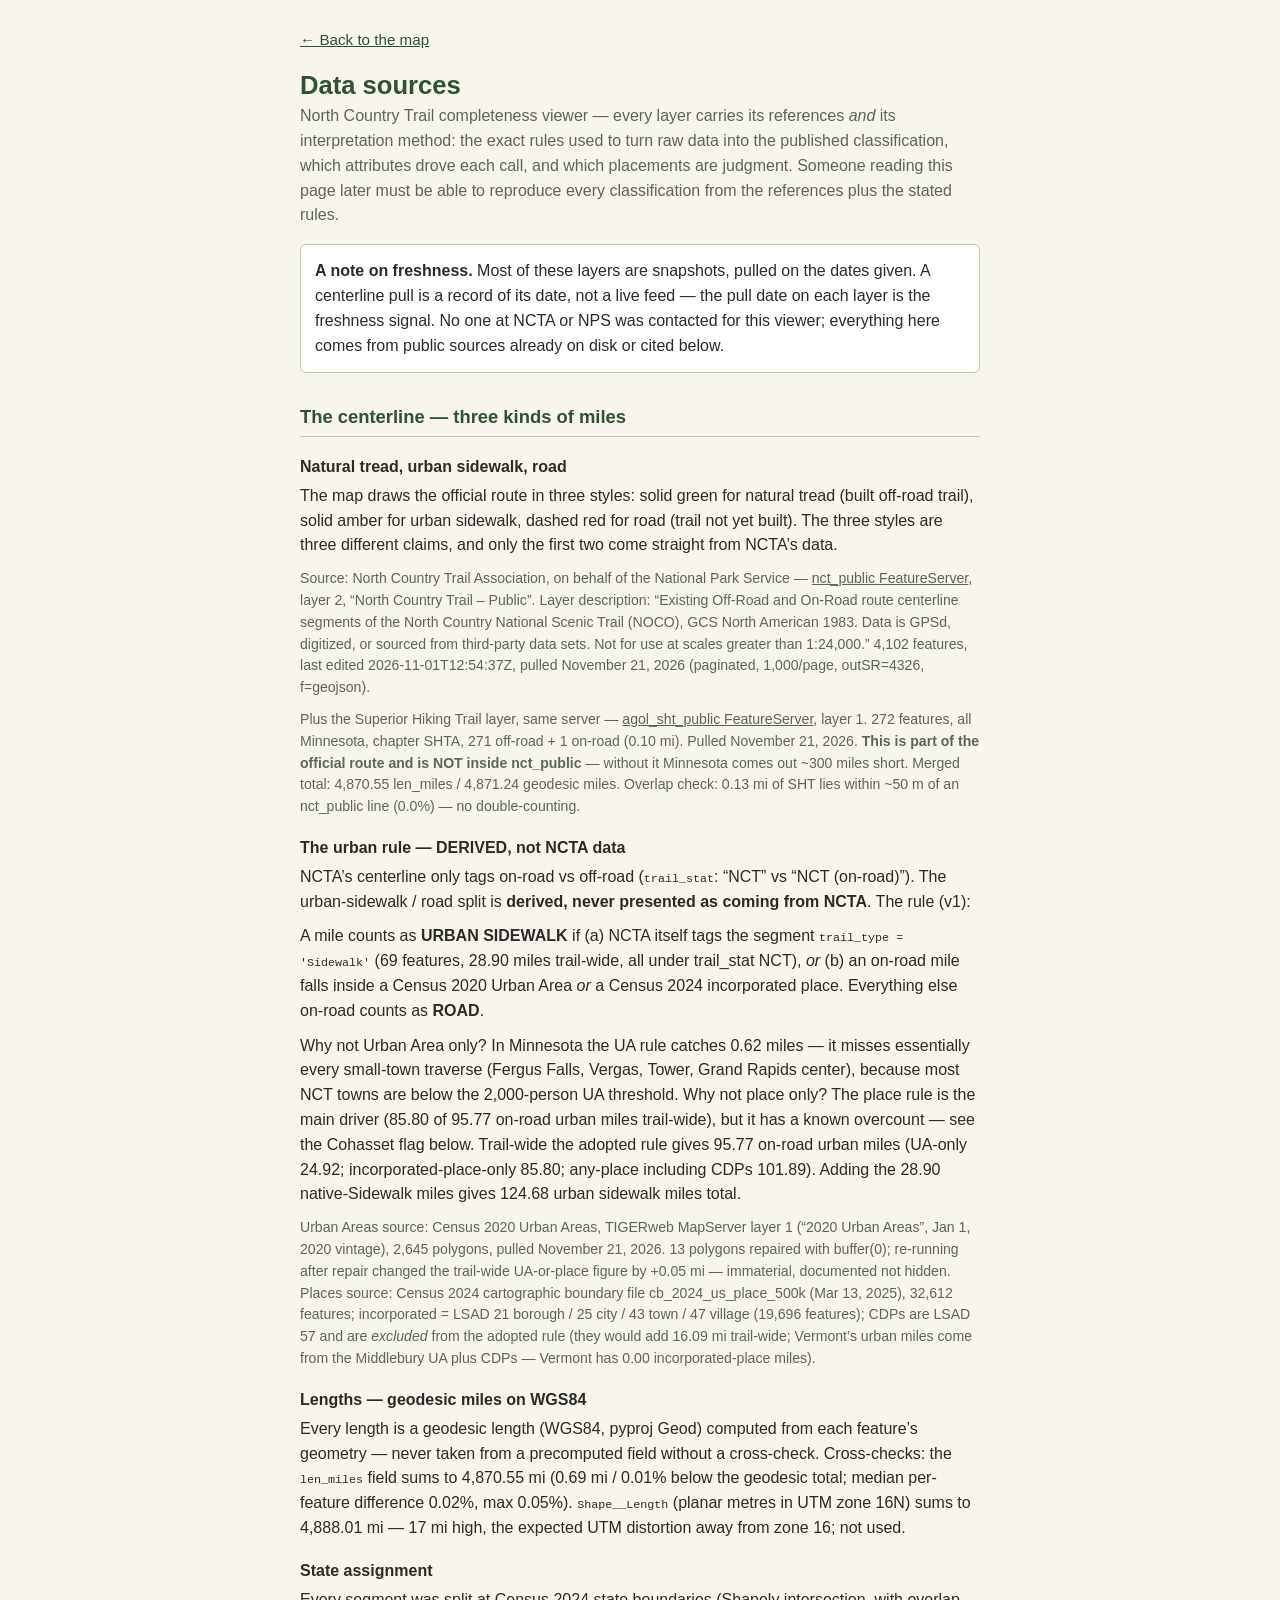
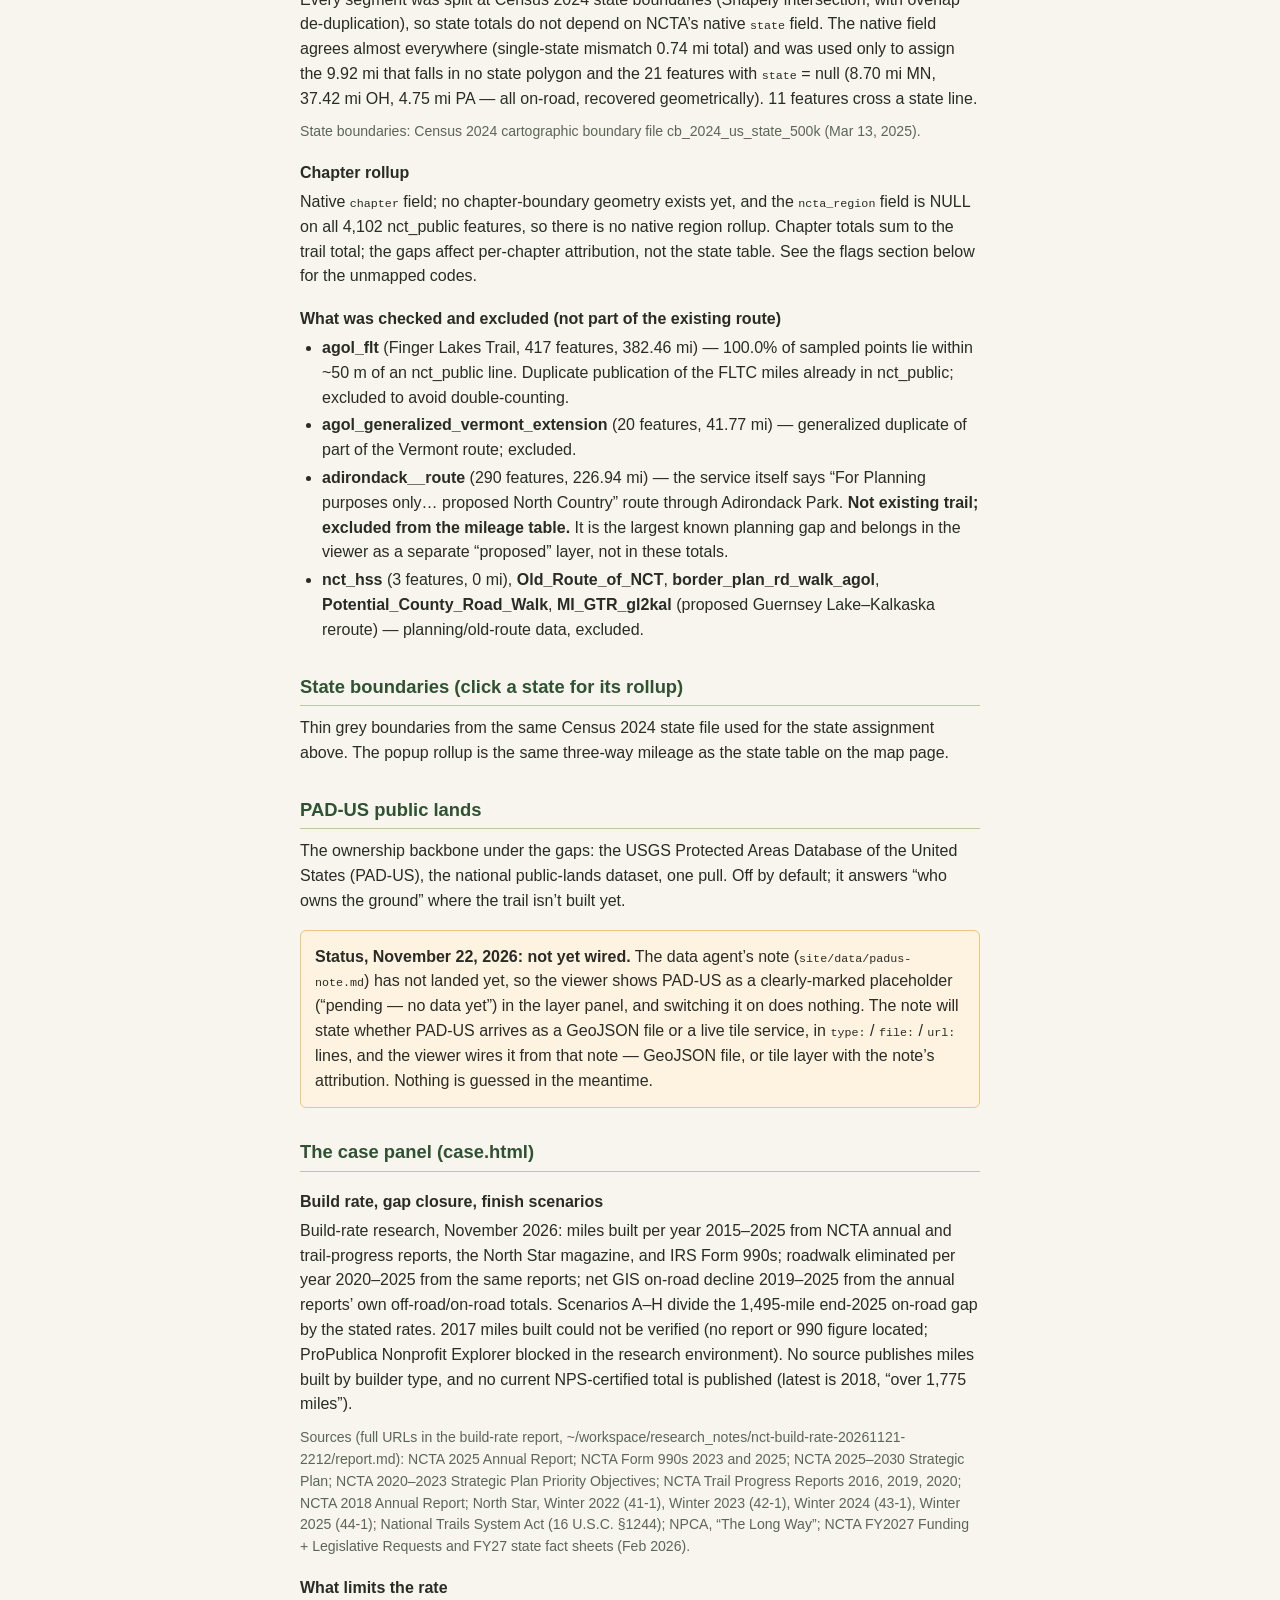
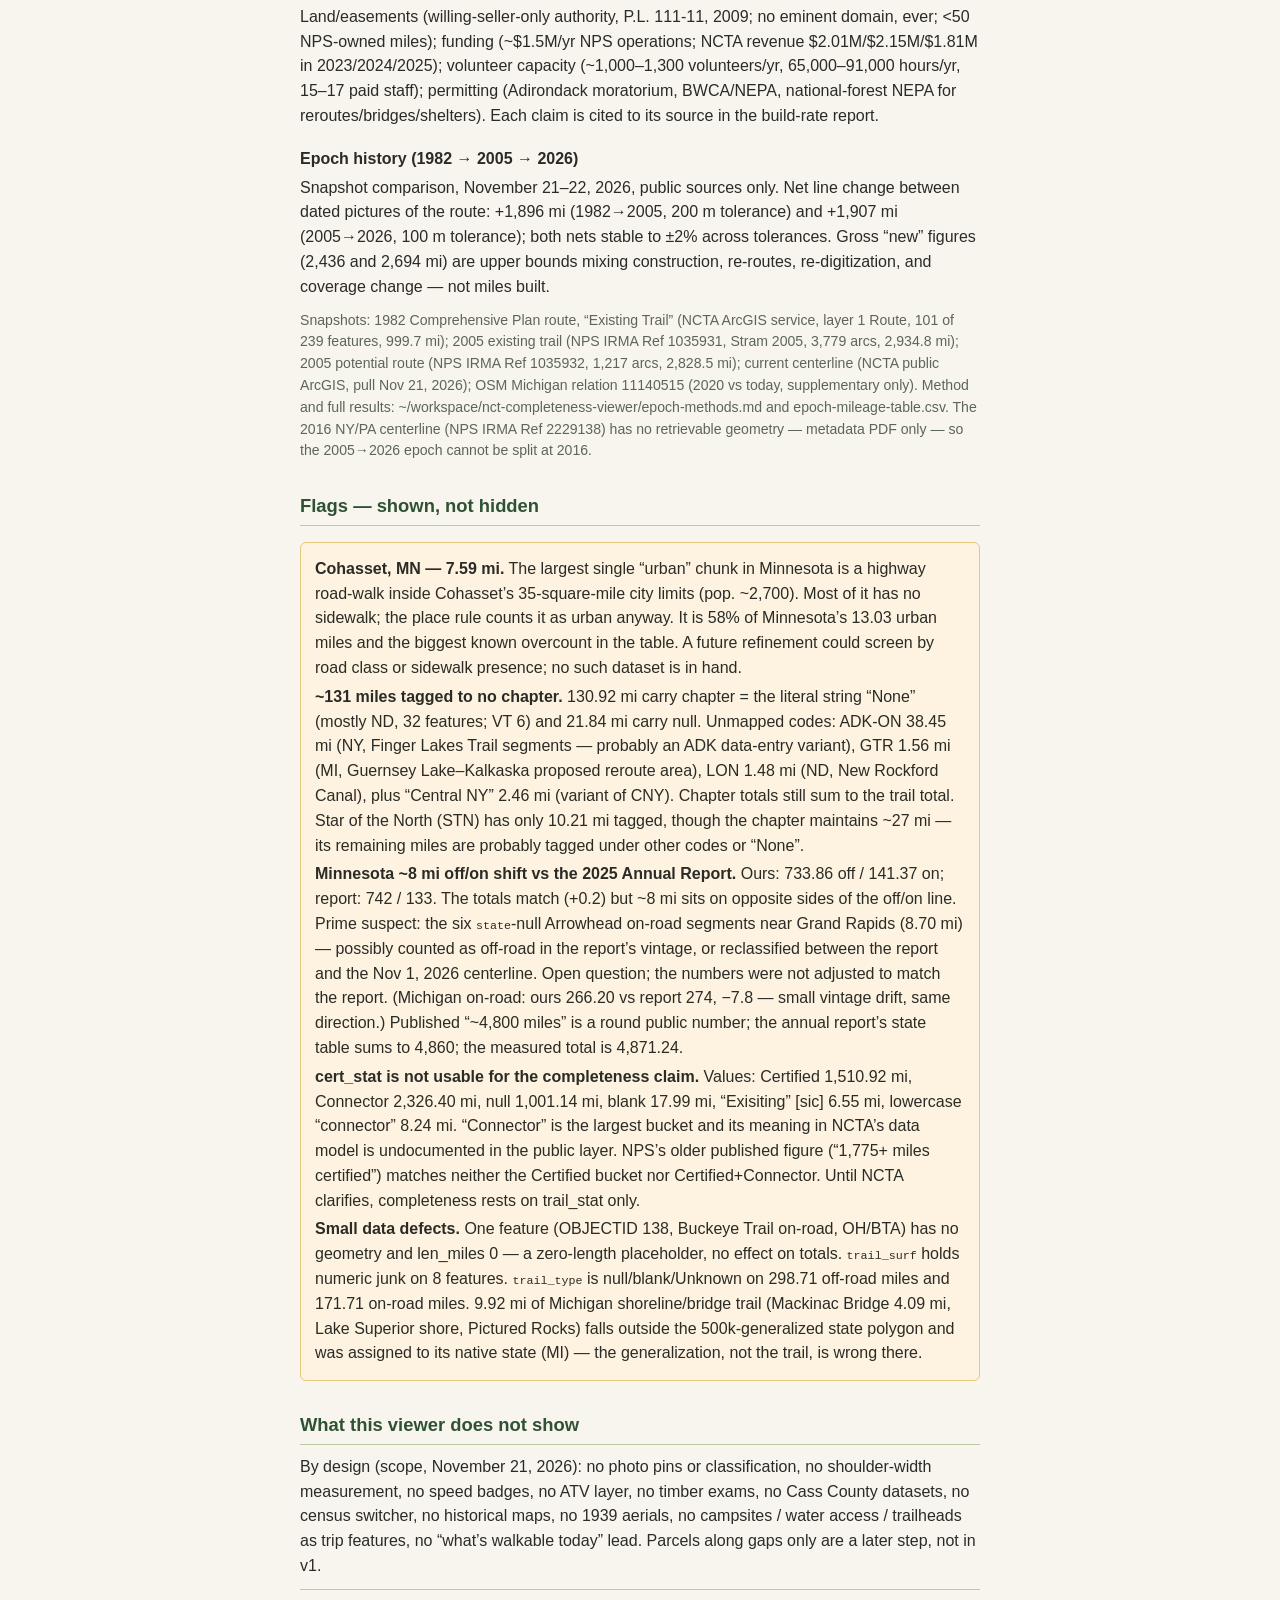
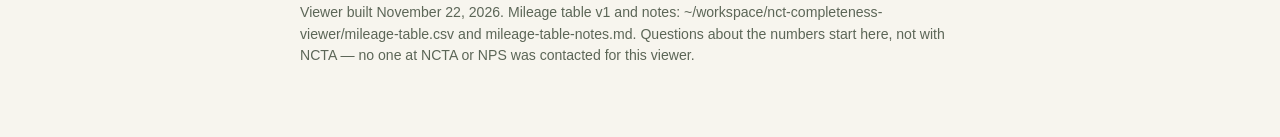
==== site/data-sources.html @ 169f145c "NCT completeness viewer v1: three-way centerline, state/chapter rollups, case panel, PAD-US live ser" ====
<!DOCTYPE html>
<html lang="en">
<head>
<meta charset="utf-8">
<meta name="viewport" content="width=device-width, initial-scale=1">
<title>Data sources — North Country Trail completeness</title>
<link rel="icon" type="image/svg+xml" href="favicon.svg">
<link rel="stylesheet" href="style.css">
</head>
<body>
<div class="page">
<a class="back" href="index.html">&larr; Back to the map</a>
<h1>Data sources</h1>
<p class="subtitle">North Country Trail completeness viewer &mdash; every layer
carries its references <em>and</em> its interpretation method: the exact
rules used to turn raw data into the published classification, which
attributes drove each call, and which placements are judgment. Someone
reading this page later must be able to reproduce every classification
from the references plus the stated rules.</p>

<div class="note">
<p><strong>A note on freshness.</strong> Most of these layers are snapshots,
pulled on the dates given. A centerline pull is a record of its date, not a
live feed &mdash; the pull date on each layer is the freshness signal. No one
at NCTA or NPS was contacted for this viewer; everything here comes from
public sources already on disk or cited below.</p>
</div>

<h2>The centerline — three kinds of miles</h2>

<h3>Natural tread, urban sidewalk, road</h3>
<p>The map draws the official route in three styles: solid green for natural
tread (built off-road trail), solid amber for urban sidewalk, dashed red for
road (trail not yet built). The three styles are three different claims, and
only the first two come straight from NCTA&rsquo;s data.</p>
<p class="src">Source: North Country Trail Association, on behalf of the
National Park Service &mdash; <a href="https://services2.arcgis.com/UfGVyqUm4GHa2zrj/arcgis/rest/services/nct_public/FeatureServer">nct_public FeatureServer</a>,
layer 2, &ldquo;North Country Trail &ndash; Public&rdquo;. Layer description:
&ldquo;Existing Off-Road and On-Road route centerline segments of the North
Country National Scenic Trail (NOCO), GCS North American 1983. Data is GPSd,
digitized, or sourced from third-party data sets. Not for use at scales greater
than 1:24,000.&rdquo; 4,102 features, last edited 2026-11-01T12:54:37Z,
pulled November 21, 2026 (paginated, 1,000/page, outSR=4326, f=geojson).</p>
<p class="src">Plus the Superior Hiking Trail layer, same server &mdash;
<a href="https://services2.arcgis.com/UfGVyqUm4GHa2zrj/arcgis/rest/services/agol_sht_public/FeatureServer">agol_sht_public FeatureServer</a>,
layer 1. 272 features, all Minnesota, chapter SHTA, 271 off-road + 1 on-road
(0.10 mi). Pulled November 21, 2026. <strong>This is part of the official
route and is NOT inside nct_public</strong> &mdash; without it Minnesota comes
out ~300 miles short. Merged total: 4,870.55 len_miles / 4,871.24 geodesic
miles. Overlap check: 0.13 mi of SHT lies within ~50 m of an nct_public line
(0.0%) &mdash; no double-counting.</p>

<h3>The urban rule — DERIVED, not NCTA data</h3>
<p>NCTA&rsquo;s centerline only tags on-road vs off-road
(<code>trail_stat</code>: &ldquo;NCT&rdquo; vs &ldquo;NCT (on-road)&rdquo;).
The urban-sidewalk / road split is <strong>derived, never presented as
coming from NCTA</strong>. The rule (v1):</p>
<p>A mile counts as <strong>URBAN SIDEWALK</strong> if (a) NCTA itself tags
the segment <code>trail_type = 'Sidewalk'</code> (69 features, 28.90 miles
trail-wide, all under trail_stat NCT), <em>or</em> (b) an on-road mile falls
inside a Census 2020 Urban Area <em>or</em> a Census 2024 incorporated
place. Everything else on-road counts as <strong>ROAD</strong>.</p>
<p>Why not Urban Area only? In Minnesota the UA rule catches 0.62 miles &mdash;
it misses essentially every small-town traverse (Fergus Falls, Vergas, Tower,
Grand Rapids center), because most NCT towns are below the 2,000-person UA
threshold. Why not place only? The place rule is the main driver (85.80 of
95.77 on-road urban miles trail-wide), but it has a known overcount &mdash;
see the Cohasset flag below. Trail-wide the adopted rule gives 95.77
on-road urban miles (UA-only 24.92; incorporated-place-only 85.80; any-place
including CDPs 101.89). Adding the 28.90 native-Sidewalk miles gives 124.68
urban sidewalk miles total.</p>
<p class="src">Urban Areas source: Census 2020 Urban Areas, TIGERweb
MapServer layer 1 (&ldquo;2020 Urban Areas&rdquo;, Jan 1, 2020 vintage),
2,645 polygons, pulled November 21, 2026. 13 polygons repaired with
buffer(0); re-running after repair changed the trail-wide UA-or-place figure
by +0.05 mi &mdash; immaterial, documented not hidden. Places source: Census
2024 cartographic boundary file cb_2024_us_place_500k (Mar 13, 2025),
32,612 features; incorporated = LSAD 21 borough / 25 city / 43 town /
47 village (19,696 features); CDPs are LSAD 57 and are <em>excluded</em>
from the adopted rule (they would add 16.09 mi trail-wide; Vermont&rsquo;s
urban miles come from the Middlebury UA plus CDPs &mdash; Vermont has 0.00
incorporated-place miles).</p>

<h3>Lengths — geodesic miles on WGS84</h3>
<p>Every length is a geodesic length (WGS84, pyproj Geod) computed from each
feature&rsquo;s geometry &mdash; never taken from a precomputed field without
a cross-check. Cross-checks: the <code>len_miles</code> field sums to
4,870.55 mi (0.69 mi / 0.01% below the geodesic total; median per-feature
difference 0.02%, max 0.05%). <code>Shape__Length</code> (planar metres in
UTM zone 16N) sums to 4,888.01 mi &mdash; 17 mi high, the expected UTM
distortion away from zone 16; not used.</p>

<h3>State assignment</h3>
<p>Every segment was split at Census 2024 state boundaries (Shapely
intersection, with overlap de-duplication), so state totals do not depend on
NCTA&rsquo;s native <code>state</code> field. The native field agrees almost
everywhere (single-state mismatch 0.74 mi total) and was used only to assign
the 9.92 mi that falls in no state polygon and the 21 features with
<code>state</code> = null (8.70 mi MN, 37.42 mi OH, 4.75 mi PA &mdash; all
on-road, recovered geometrically). 11 features cross a state line.</p>
<p class="src">State boundaries: Census 2024 cartographic boundary file
cb_2024_us_state_500k (Mar 13, 2025).</p>

<h3>Chapter rollup</h3>
<p>Native <code>chapter</code> field; no chapter-boundary geometry exists
yet, and the <code>ncta_region</code> field is NULL on all 4,102 nct_public
features, so there is no native region rollup. Chapter totals sum to the
trail total; the gaps affect per-chapter attribution, not the state table.
See the flags section below for the unmapped codes.</p>

<h3>What was checked and excluded (not part of the existing route)</h3>
<ul>
<li><strong>agol_flt</strong> (Finger Lakes Trail, 417 features, 382.46 mi)
  &mdash; 100.0% of sampled points lie within ~50 m of an nct_public line.
  Duplicate publication of the FLTC miles already in nct_public; excluded
  to avoid double-counting.</li>
<li><strong>agol_generalized_vermont_extension</strong> (20 features,
  41.77 mi) &mdash; generalized duplicate of part of the Vermont route;
  excluded.</li>
<li><strong>adirondack__route</strong> (290 features, 226.94 mi) &mdash; the
  service itself says &ldquo;For Planning purposes only&hellip; proposed North
  Country&rdquo; route through Adirondack Park. <strong>Not existing trail;
  excluded from the mileage table.</strong> It is the largest known planning
  gap and belongs in the viewer as a separate &ldquo;proposed&rdquo; layer,
  not in these totals.</li>
<li><strong>nct_hss</strong> (3 features, 0 mi),
  <strong>Old_Route_of_NCT</strong>, <strong>border_plan_rd_walk_agol</strong>,
  <strong>Potential_County_Road_Walk</strong>, <strong>MI_GTR_gl2kal</strong>
  (proposed Guernsey Lake&ndash;Kalkaska reroute) &mdash; planning/old-route
  data, excluded.</li>
</ul>

<h2>State boundaries (click a state for its rollup)</h2>
<p>Thin grey boundaries from the same Census 2024 state file used for the
state assignment above. The popup rollup is the same three-way mileage as
the state table on the map page.</p>

<h2>PAD-US public lands</h2>
<p>The ownership backbone under the gaps: the USGS Protected Areas Database
of the United States (PAD-US), the national public-lands dataset, one pull.
Off by default; it answers &ldquo;who owns the ground&rdquo; where the trail
isn&rsquo;t built yet.</p>
<div class="warn-box"><p><strong>Status, November 22, 2026: not yet wired.</strong>
The data agent&rsquo;s note (<code>site/data/padus-note.md</code>) has not
landed yet, so the viewer shows PAD-US as a clearly-marked placeholder
(&ldquo;pending &mdash; no data yet&rdquo;) in the layer panel, and switching
it on does nothing. The note will state whether PAD-US arrives as a GeoJSON
file or a live tile service, in <code>type:</code> / <code>file:</code> /
<code>url:</code> lines, and the viewer wires it from that note &mdash;
GeoJSON file, or tile layer with the note&rsquo;s attribution. Nothing is
guessed in the meantime.</p></div>

<h2>The case panel (case.html)</h2>
<h3>Build rate, gap closure, finish scenarios</h3>
<p>Build-rate research, November 2026: miles built per year 2015&ndash;2025
from NCTA annual and trail-progress reports, the North Star magazine, and
IRS Form 990s; roadwalk eliminated per year 2020&ndash;2025 from the same
reports; net GIS on-road decline 2019&ndash;2025 from the annual reports&rsquo;
own off-road/on-road totals. Scenarios A&ndash;H divide the 1,495-mile
end-2025 on-road gap by the stated rates. 2017 miles built could not be
verified (no report or 990 figure located; ProPublica Nonprofit Explorer
blocked in the research environment). No source publishes miles built by
builder type, and no current NPS-certified total is published (latest is
2018, &ldquo;over 1,775 miles&rdquo;).</p>
<p class="src">Sources (full URLs in the build-rate report,
~/workspace/research_notes/nct-build-rate-20261121-2212/report.md): NCTA 2025
Annual Report; NCTA Form 990s 2023 and 2025; NCTA 2025&ndash;2030 Strategic
Plan; NCTA 2020&ndash;2023 Strategic Plan Priority Objectives; NCTA Trail
Progress Reports 2016, 2019, 2020; NCTA 2018 Annual Report; North Star,
Winter 2022 (41-1), Winter 2023 (42-1), Winter 2024 (43-1), Winter 2025
(44-1); National Trails System Act (16 U.S.C. &sect;1244); NPCA, &ldquo;The
Long Way&rdquo;; NCTA FY2027 Funding + Legislative Requests and FY27 state
fact sheets (Feb 2026).</p>
<h3>What limits the rate</h3>
<p>Land/easements (willing-seller-only authority, P.L. 111-11, 2009; no
eminent domain, ever; &lt;50 NPS-owned miles); funding (~$1.5M/yr NPS
operations; NCTA revenue $2.01M/$2.15M/$1.81M in 2023/2024/2025); volunteer
capacity (~1,000&ndash;1,300 volunteers/yr, 65,000&ndash;91,000 hours/yr, 15&ndash;17
paid staff); permitting (Adirondack moratorium, BWCA/NEPA, national-forest
NEPA for reroutes/bridges/shelters). Each claim is cited to its source in
the build-rate report.</p>
<h3>Epoch history (1982 &rarr; 2005 &rarr; 2026)</h3>
<p>Snapshot comparison, November 21&ndash;22, 2026, public sources only. Net
line change between dated pictures of the route: +1,896 mi (1982&rarr;2005,
200 m tolerance) and +1,907 mi (2005&rarr;2026, 100 m tolerance); both nets
stable to &plusmn;2% across tolerances. Gross &ldquo;new&rdquo; figures
(2,436 and 2,694 mi) are upper bounds mixing construction, re-routes,
re-digitization, and coverage change &mdash; not miles built.</p>
<p class="src">Snapshots: 1982 Comprehensive Plan route, &ldquo;Existing
Trail&rdquo; (NCTA ArcGIS service, layer 1 Route, 101 of 239 features,
999.7 mi); 2005 existing trail (NPS IRMA Ref 1035931, Stram 2005, 3,779
arcs, 2,934.8 mi); 2005 potential route (NPS IRMA Ref 1035932, 1,217 arcs,
2,828.5 mi); current centerline (NCTA public ArcGIS, pull Nov 21, 2026);
OSM Michigan relation 11140515 (2020 vs today, supplementary only).
Method and full results: ~/workspace/nct-completeness-viewer/epoch-methods.md
and epoch-mileage-table.csv. The 2016 NY/PA centerline (NPS IRMA Ref
2229138) has no retrievable geometry &mdash; metadata PDF only &mdash; so
the 2005&rarr;2026 epoch cannot be split at 2016.</p>

<h2>Flags — shown, not hidden</h2>
<div class="warn-box">
<p><strong>Cohasset, MN — 7.59 mi.</strong> The largest single
&ldquo;urban&rdquo; chunk in Minnesota is a highway road-walk inside
Cohasset&rsquo;s 35-square-mile city limits (pop. ~2,700). Most of it has no
sidewalk; the place rule counts it as urban anyway. It is 58% of
Minnesota&rsquo;s 13.03 urban miles and the biggest known overcount in the
table. A future refinement could screen by road class or sidewalk presence;
no such dataset is in hand.</p>
<p><strong>~131 miles tagged to no chapter.</strong> 130.92 mi carry chapter
= the literal string &ldquo;None&rdquo; (mostly ND, 32 features; VT 6) and
21.84 mi carry null. Unmapped codes: ADK-ON 38.45 mi (NY, Finger Lakes Trail
segments &mdash; probably an ADK data-entry variant), GTR 1.56 mi (MI,
Guernsey Lake&ndash;Kalkaska proposed reroute area), LON 1.48 mi (ND, New
Rockford Canal), plus &ldquo;Central NY&rdquo; 2.46 mi (variant of CNY).
Chapter totals still sum to the trail total. Star of the North (STN) has
only 10.21 mi tagged, though the chapter maintains ~27 mi &mdash; its
remaining miles are probably tagged under other codes or &ldquo;None&rdquo;.</p>
<p><strong>Minnesota ~8 mi off/on shift vs the 2025 Annual Report.</strong>
Ours: 733.86 off / 141.37 on; report: 742 / 133. The totals match (+0.2) but
~8 mi sits on opposite sides of the off/on line. Prime suspect: the six
<code>state</code>-null Arrowhead on-road segments near Grand Rapids
(8.70 mi) &mdash; possibly counted as off-road in the report&rsquo;s vintage,
or reclassified between the report and the Nov 1, 2026 centerline. Open
question; the numbers were not adjusted to match the report. (Michigan
on-road: ours 266.20 vs report 274, &minus;7.8 &mdash; small vintage drift,
same direction.) Published &ldquo;~4,800 miles&rdquo; is a round public number;
the annual report&rsquo;s state table sums to 4,860; the measured total is
4,871.24.</p>
<p><strong>cert_stat is not usable for the completeness claim.</strong>
Values: Certified 1,510.92 mi, Connector 2,326.40 mi, null 1,001.14 mi,
blank 17.99 mi, &ldquo;Exisiting&rdquo; [sic] 6.55 mi, lowercase
&ldquo;connector&rdquo; 8.24 mi. &ldquo;Connector&rdquo; is the largest bucket
and its meaning in NCTA&rsquo;s data model is undocumented in the public
layer. NPS&rsquo;s older published figure (&ldquo;1,775+ miles certified&rdquo;)
matches neither the Certified bucket nor Certified+Connector. Until NCTA
clarifies, completeness rests on trail_stat only.</p>
<p><strong>Small data defects.</strong> One feature (OBJECTID 138, Buckeye
Trail on-road, OH/BTA) has no geometry and len_miles 0 &mdash; a zero-length
placeholder, no effect on totals. <code>trail_surf</code> holds numeric junk
on 8 features. <code>trail_type</code> is null/blank/Unknown on 298.71
off-road miles and 171.71 on-road miles. 9.92 mi of Michigan shoreline/bridge
trail (Mackinac Bridge 4.09 mi, Lake Superior shore, Pictured Rocks) falls
outside the 500k-generalized state polygon and was assigned to its native
state (MI) &mdash; the generalization, not the trail, is wrong there.</p>
</div>

<h2>What this viewer does not show</h2>
<p>By design (scope, November 21, 2026): no photo pins or classification,
no shoulder-width measurement, no speed badges, no ATV layer, no timber
exams, no Cass County datasets, no census switcher, no historical maps, no
1939 aerials, no campsites / water access / trailheads as trip features, no
&ldquo;what&rsquo;s walkable today&rdquo; lead. Parcels along gaps only are a
later step, not in v1.</p>

<p class="foot">Viewer built November 22, 2026. Mileage table v1 and notes:
~/workspace/nct-completeness-viewer/mileage-table.csv and
mileage-table-notes.md. Questions about the numbers start here, not with
NCTA &mdash; no one at NCTA or NPS was contacted for this viewer.</p>
</div>
</body>
</html>
---- site/style.css ----
/* North Country Trail completeness viewer — style.css (v1).
 * Same simple palette as the Itasca Moraine viewer it borrows from:
 * deep green headings on a warm paper background. */
* { box-sizing: border-box; }
body {
  font-family: -apple-system, BlinkMacSystemFont, "Segoe UI", Roboto, Helvetica, Arial, sans-serif;
  line-height: 1.55;
  color: #2b2b26;
  background: #f7f5ee;
  margin: 0;
  padding: 0;
}
a { color: #2f5233; }
code { font-size: 0.9em; }

/* ---------------------------------------------------------- masthead */
.masthead { background: #eef1e4; border-bottom: 1px solid #b9cba5; }
.masthead-inner { max-width: 1100px; margin: 0 auto; padding: 22px 20px 18px; }
h1 { font-size: 1.7rem; line-height: 1.2; margin: 0 0 4px; color: #2f5233; }
.subtitle { font-size: 1rem; color: #5c6657; margin: 0 0 16px; max-width: 720px; }

/* Three kinds of miles, side by side, never lumped. */
.headline {
  display: grid;
  grid-template-columns: repeat(4, 1fr);
  gap: 10px;
  margin: 0 0 10px;
}
.mile {
  background: #fff;
  border: 1px solid #b9cba5;
  border-left-width: 6px;
  border-radius: 6px;
  padding: 10px 12px;
}
.mile.total { border-left-color: #2f5233; }
.mile.natural { border-left-color: #2e7d32; }
.mile.urban { border-left-color: #e67e22; }
.mile.road { border-left-color: #c0392b; }
.mile-num {
  display: block;
  font-size: 1.5rem;
  font-weight: 700;
  line-height: 1.15;
  color: #2b2b26;
  font-variant-numeric: tabular-nums;
}
.mile-unit { display: block; font-size: 0.88rem; color: #5c6657; }
.headline-note { margin: 4px 0 6px; max-width: 900px; }
.headline-src { font-size: 0.88rem; color: #5c6657; margin: 0; max-width: 900px; }

/* --------------------------------------------------------------- map */
#map {
  height: 62vh;
  min-height: 420px;
  width: 100%;
  background: #dfe5d8;
  border-bottom: 1px solid #b9cba5;
  z-index: 0;
}
.status {
  max-width: 1100px;
  margin: 10px auto 0;
  padding: 0 20px;
  font-size: 0.9rem;
  color: #5c6657;
}
.status.warn {
  color: #7a4a00;
  background: #fdf3e0;
  border: 1px solid #e8c87a;
  border-radius: 6px;
  padding: 8px 12px;
}

/* Copy link — SACRED (Itasca Moraine viewer): icon-only, upper-right.
   Leaflet bar styling so it sits with the zoom control. */
.copy-link-btn {
  width: 34px;
  height: 34px;
  line-height: 34px;
  font-size: 20px;
  text-align: center;
  cursor: pointer;
  background: #fff;
  color: #2b2b26;
  border: none;
  border-radius: 4px;
  box-shadow: 0 1px 5px rgba(0, 0, 0, 0.4);
}
.copy-link-btn:hover { background: #f4f4f4; }

/* Legend (bottom-right on the map). */
.map-legend {
  background: rgba(255, 255, 255, 0.94);
  border-radius: 4px;
  box-shadow: 0 1px 5px rgba(0, 0, 0, 0.4);
  padding: 8px 10px;
  font-size: 0.82rem;
  line-height: 1.5;
  max-width: 300px;
}
.map-legend h2 { font-size: 0.85rem; margin: 0 0 4px; color: #2f5233; }
.lg-row { white-space: nowrap; }
.lg-line {
  display: inline-block;
  width: 26px;
  height: 0;
  vertical-align: middle;
  margin-right: 6px;
}
.lg-natural { border-top: 3px solid #2e7d32; }
.lg-urban { border-top: 3px solid #e67e22; }
.lg-road { border-top: 3px dashed #c0392b; }
.lg-state { border-top: 1px dashed #555; }
.lg-fill {
  display: inline-block;
  width: 26px;
  height: 10px;
  vertical-align: middle;
  margin-right: 6px;
  background: rgba(102, 187, 106, 0.4);
  border: 1px solid #1b5e20;
}

/* Map popups. */
.pop-table { border-collapse: collapse; margin: 6px 0; }
.pop-table td { padding: 2px 10px 2px 0; font-variant-numeric: tabular-nums; }
.pop-table td.num { text-align: right; }
.pop-note { font-size: 0.82rem; color: #5c6657; margin: 6px 0 0; }

/* ------------------------------------------------------------ tables */
.tables { max-width: 1100px; margin: 0 auto; padding: 18px 20px 40px; }
.tables h2 {
  font-size: 1.25rem; color: #2f5233;
  border-bottom: 1px solid #b9cba5;
  padding-bottom: 4px; margin: 28px 0 8px;
}
.tables h3 { font-size: 1.05rem; margin: 22px 0 6px; color: #2b2b26; }
.tables p { max-width: 860px; }
.table-wrap { overflow-x: auto; }
table { border-collapse: collapse; background: #fff; width: 100%; }
th, td {
  border: 1px solid #c9cbb8;
  padding: 6px 10px;
  text-align: left;
  font-variant-numeric: tabular-nums;
}
thead th { background: #eef1e4; color: #2f5233; }
tfoot th, tfoot td { background: #eef1e4; font-weight: 700; }
td.num, th.num { text-align: right; }
tbody tr:nth-child(even) { background: #faf9f4; }
.flag {
  font-size: 0.8rem; color: #7a4a00;
  background: #fdf3e0; border: 1px solid #e8c87a;
  border-radius: 3px; padding: 0 4px; white-space: nowrap;
}
.flag-note { font-size: 0.92rem; color: #5c6657; }

/* -------------------------------------------------------- doc pages */
.page { max-width: 720px; margin: 0 auto; padding: 28px 20px 60px; }
.page h1 { font-size: 1.6rem; }
.page h2 {
  font-size: 1.15rem; color: #2f5233;
  border-bottom: 1px solid #b9cba5;
  padding-bottom: 4px; margin: 30px 0 10px;
}
.page h3 { font-size: 1rem; margin: 18px 0 4px; }
.page p { margin: 4px 0 10px; }
.page ul, .page ol { margin: 4px 0 10px; padding-left: 22px; }
.page li { margin: 3px 0; }
.back { display: inline-block; margin-bottom: 18px; font-size: 0.95rem; }
.src { font-size: 0.88rem; color: #5c6657; margin: 0 0 12px; }
.src a { color: #5c6657; word-break: break-all; }
.note {
  background: #fff; border: 1px solid #b9cba5; border-radius: 6px;
  padding: 10px 14px; margin: 16px 0;
}
.note p { margin: 4px 0; }
.warn-box {
  background: #fdf3e0; border: 1px solid #e8c87a; border-radius: 6px;
  padding: 10px 14px; margin: 16px 0;
}
.warn-box p { margin: 4px 0; }
.foot {
  margin-top: 36px; font-size: 0.88rem; color: #5c6657;
  border-top: 1px solid #b9cba5; padding-top: 12px;
}
.scenario-avoid { background: #fdf3e0; }
.callout {
  font-size: 1.05rem; background: #fff;
  border-left: 4px solid #2f5233; border-radius: 0 6px 6px 0;
  padding: 10px 14px; margin: 16px 0;
}

/* -------------------------------------------------------------- foot */
.page-foot {
  max-width: 1100px; margin: 0 auto; padding: 0 20px 40px;
  font-size: 0.9rem; color: #5c6657;
  border-top: 1px solid #b9cba5;
}
.page-foot p { margin: 10px 0; }

/* --------------------------------------------------------- responsive */
@media (max-width: 760px) {
  .headline { grid-template-columns: repeat(2, 1fr); }
  #map { height: 55vh; min-height: 340px; }
  .lg-row { white-space: normal; }
  h1 { font-size: 1.35rem; }
}
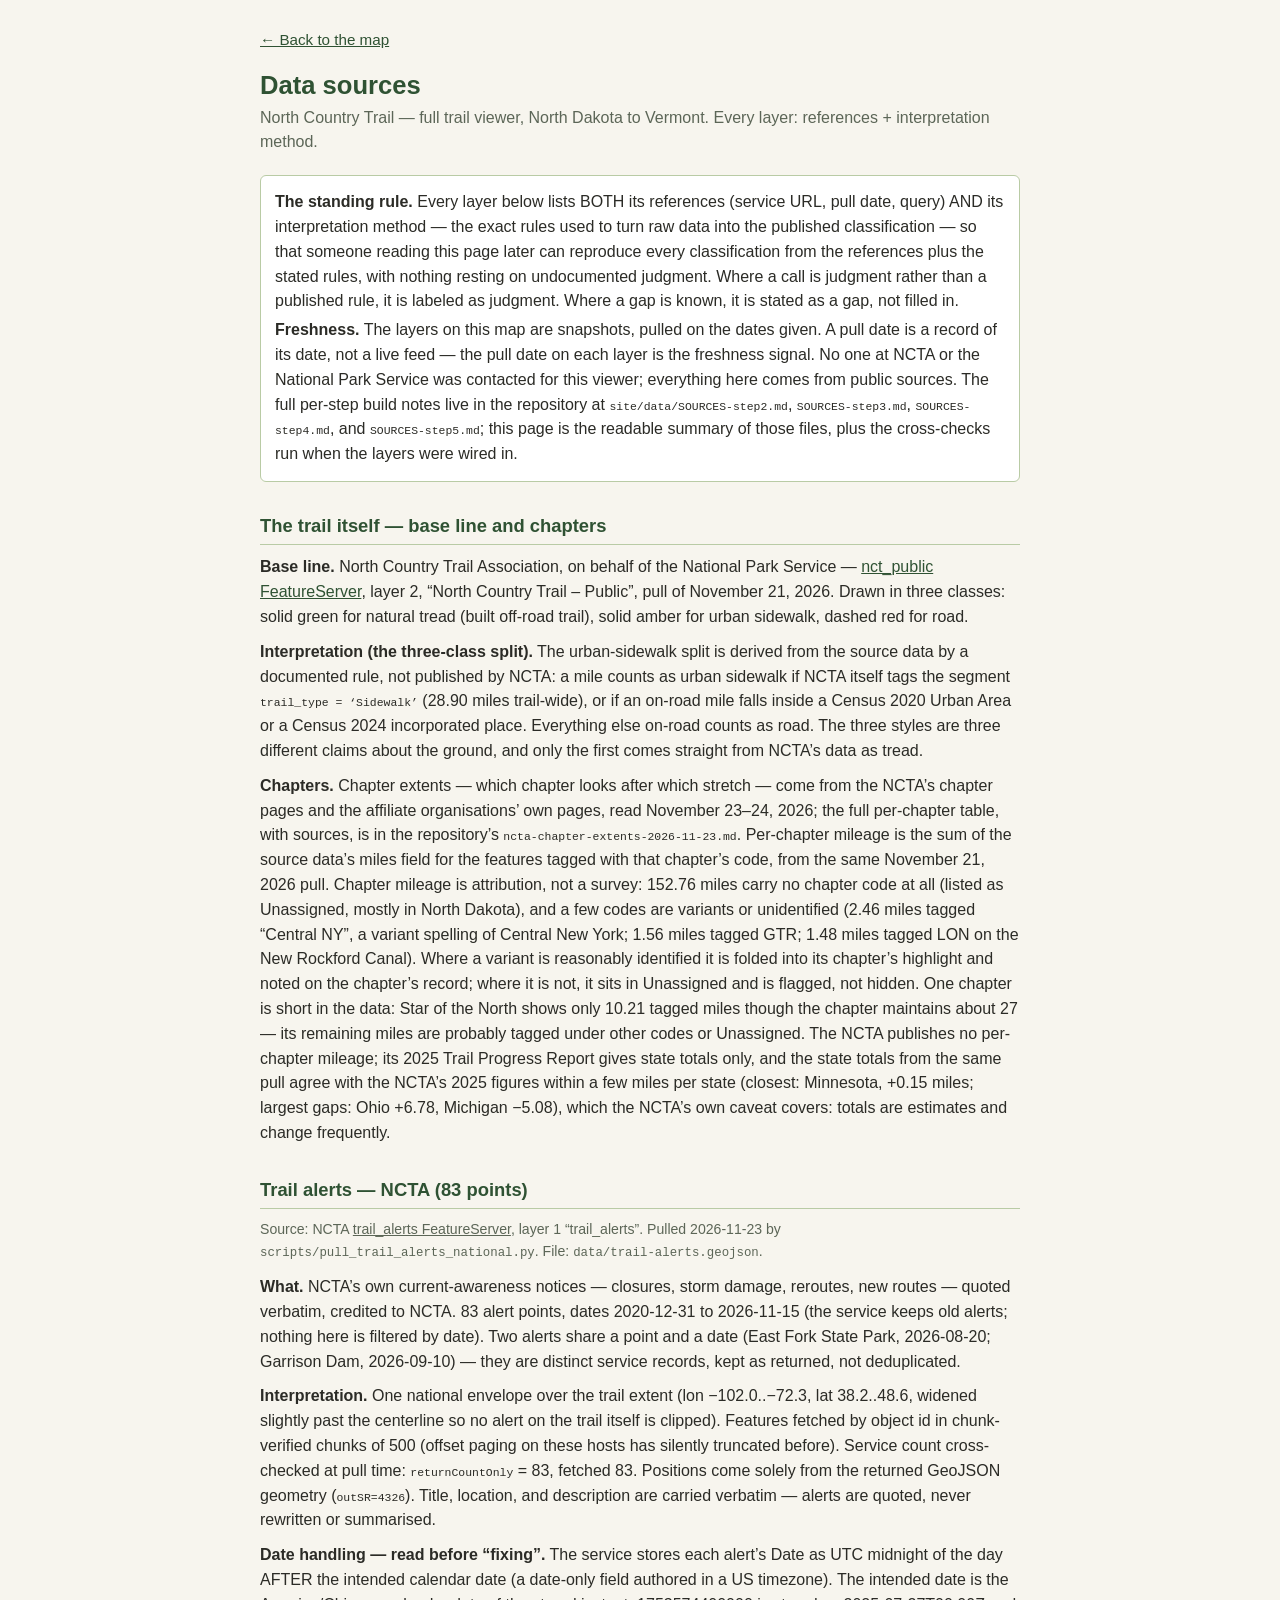
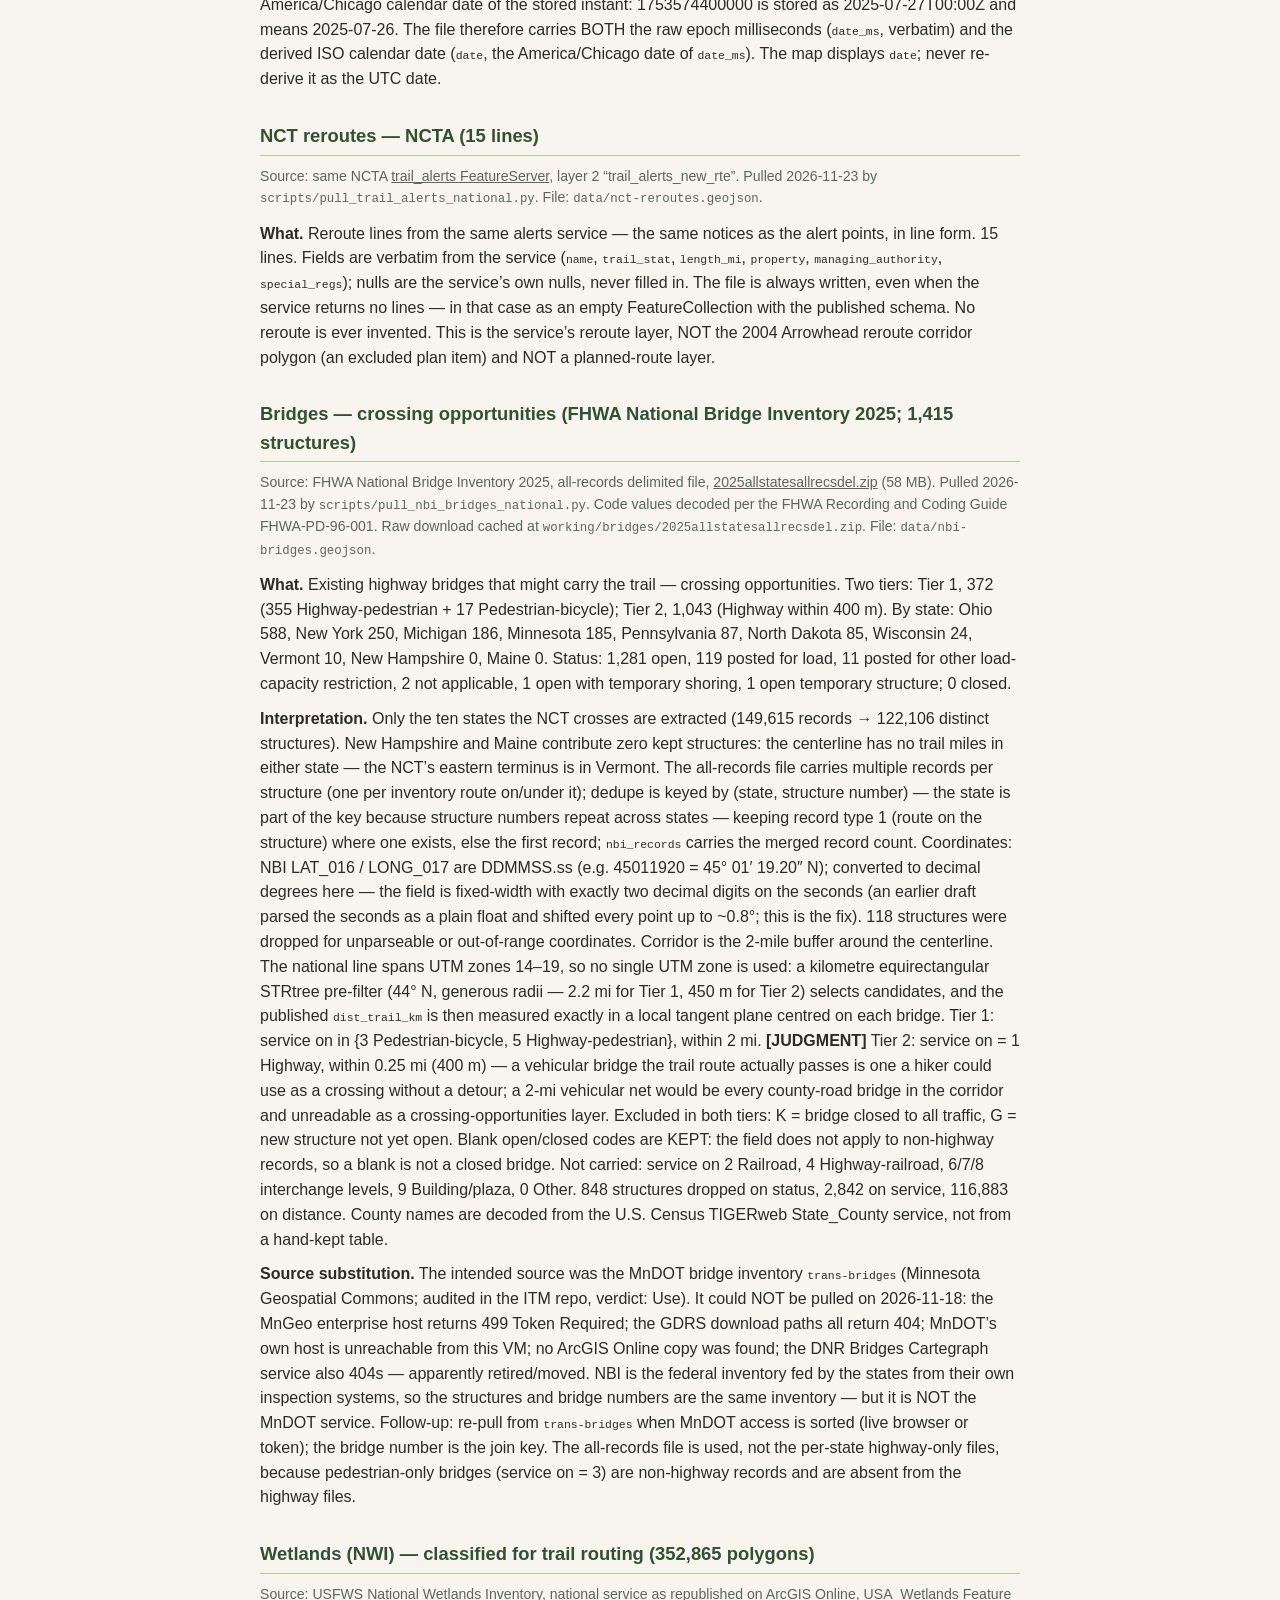
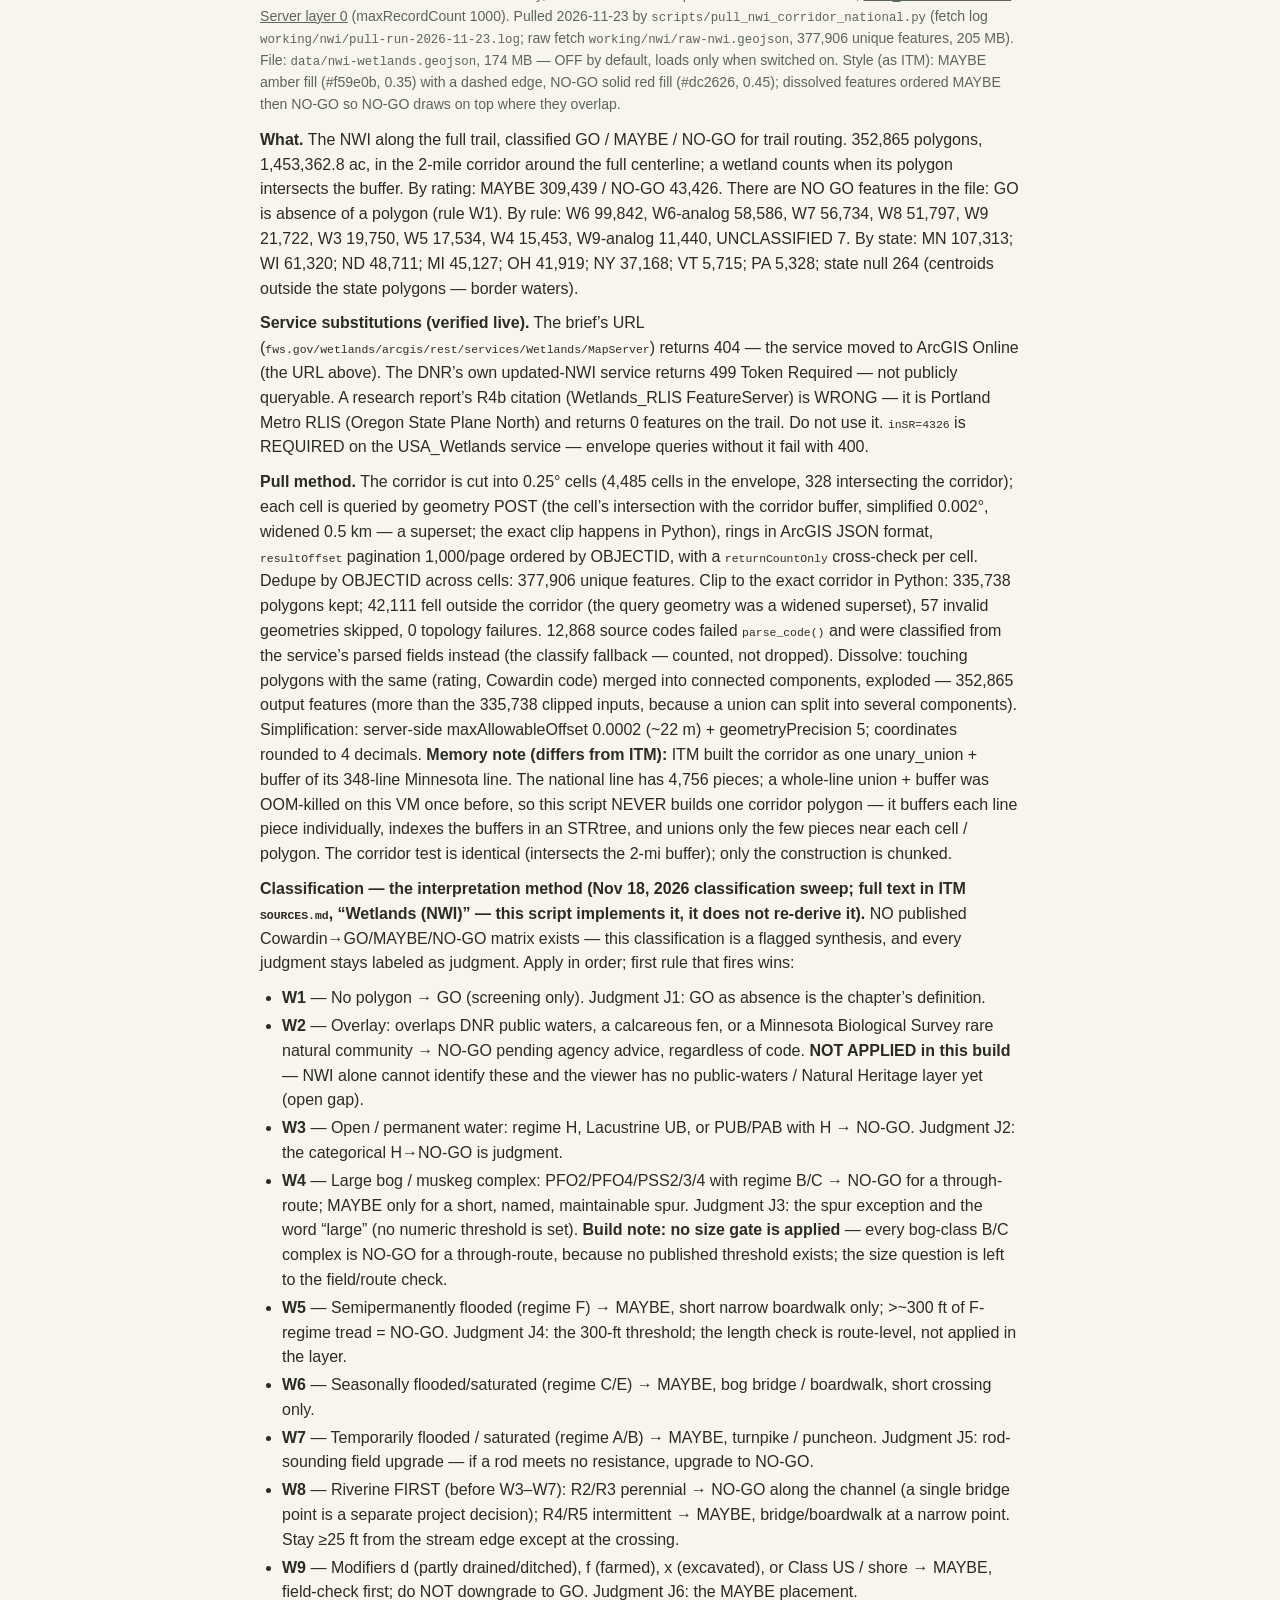
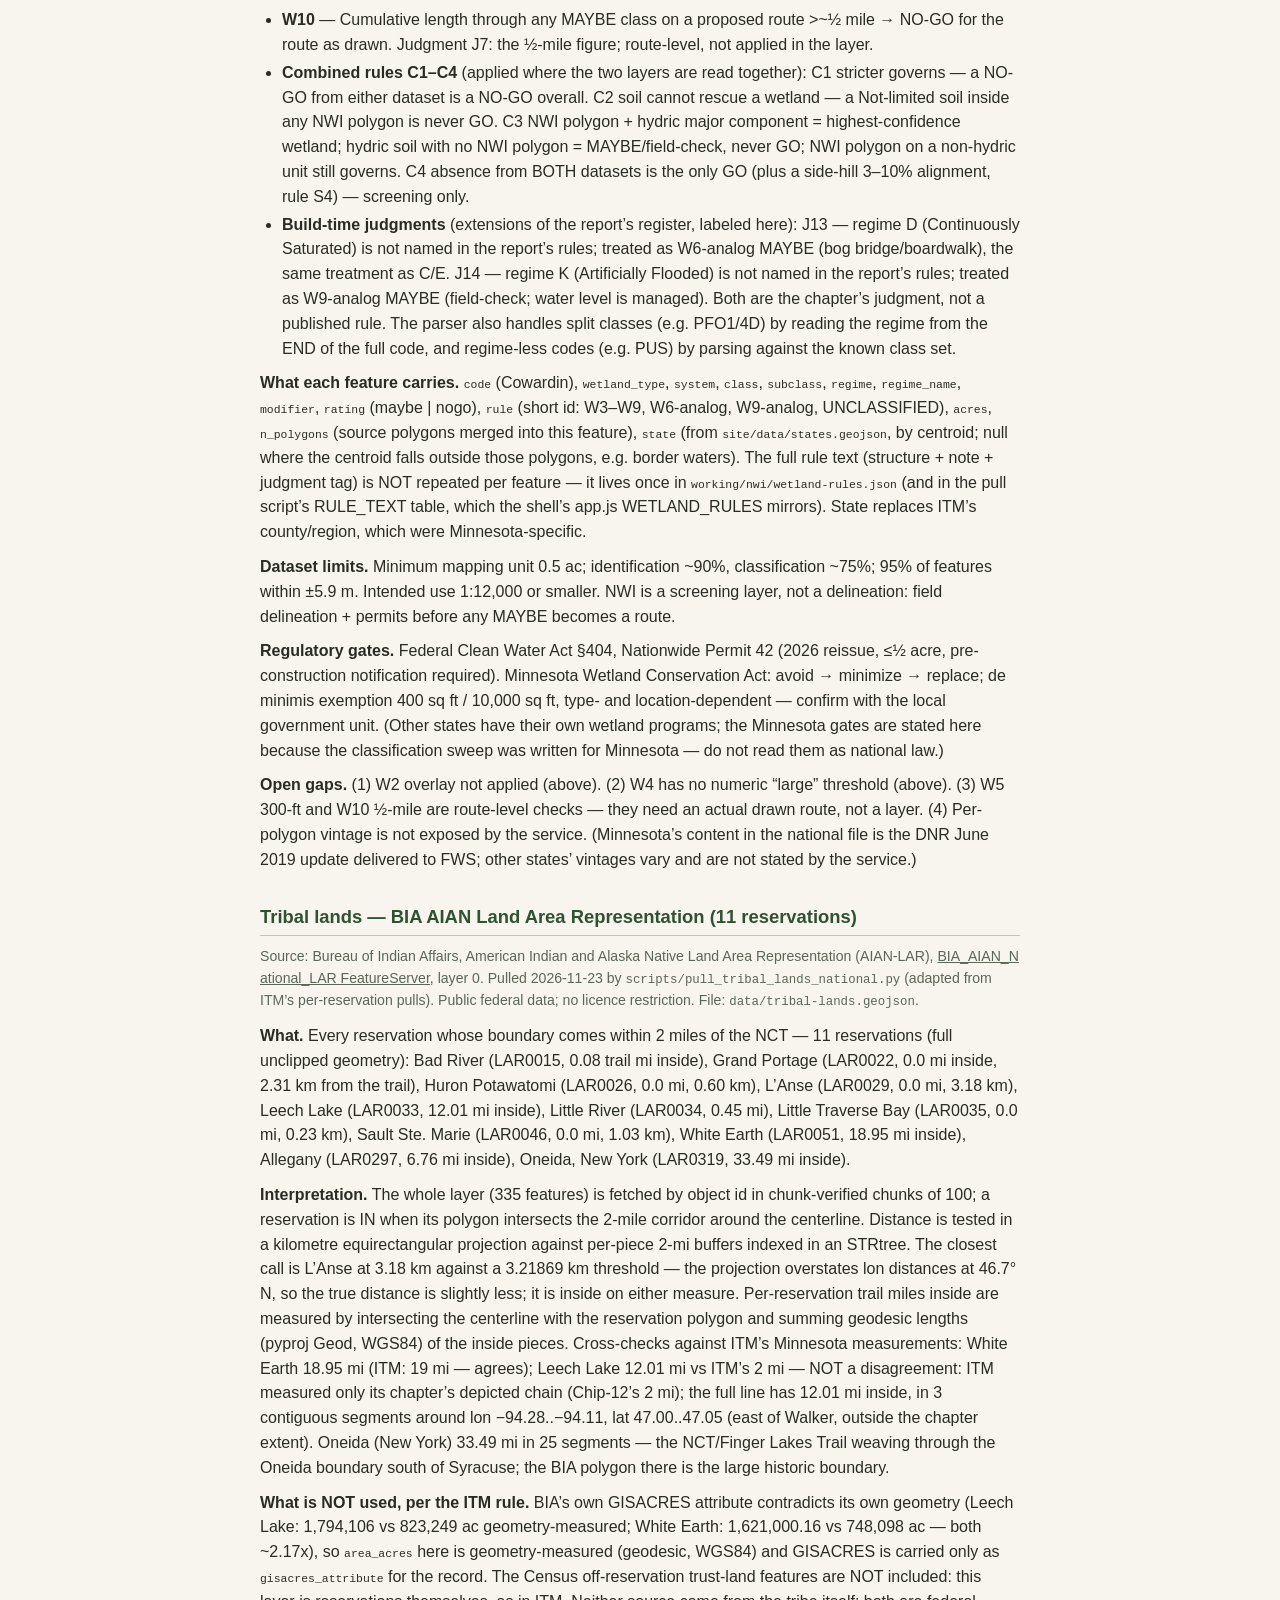
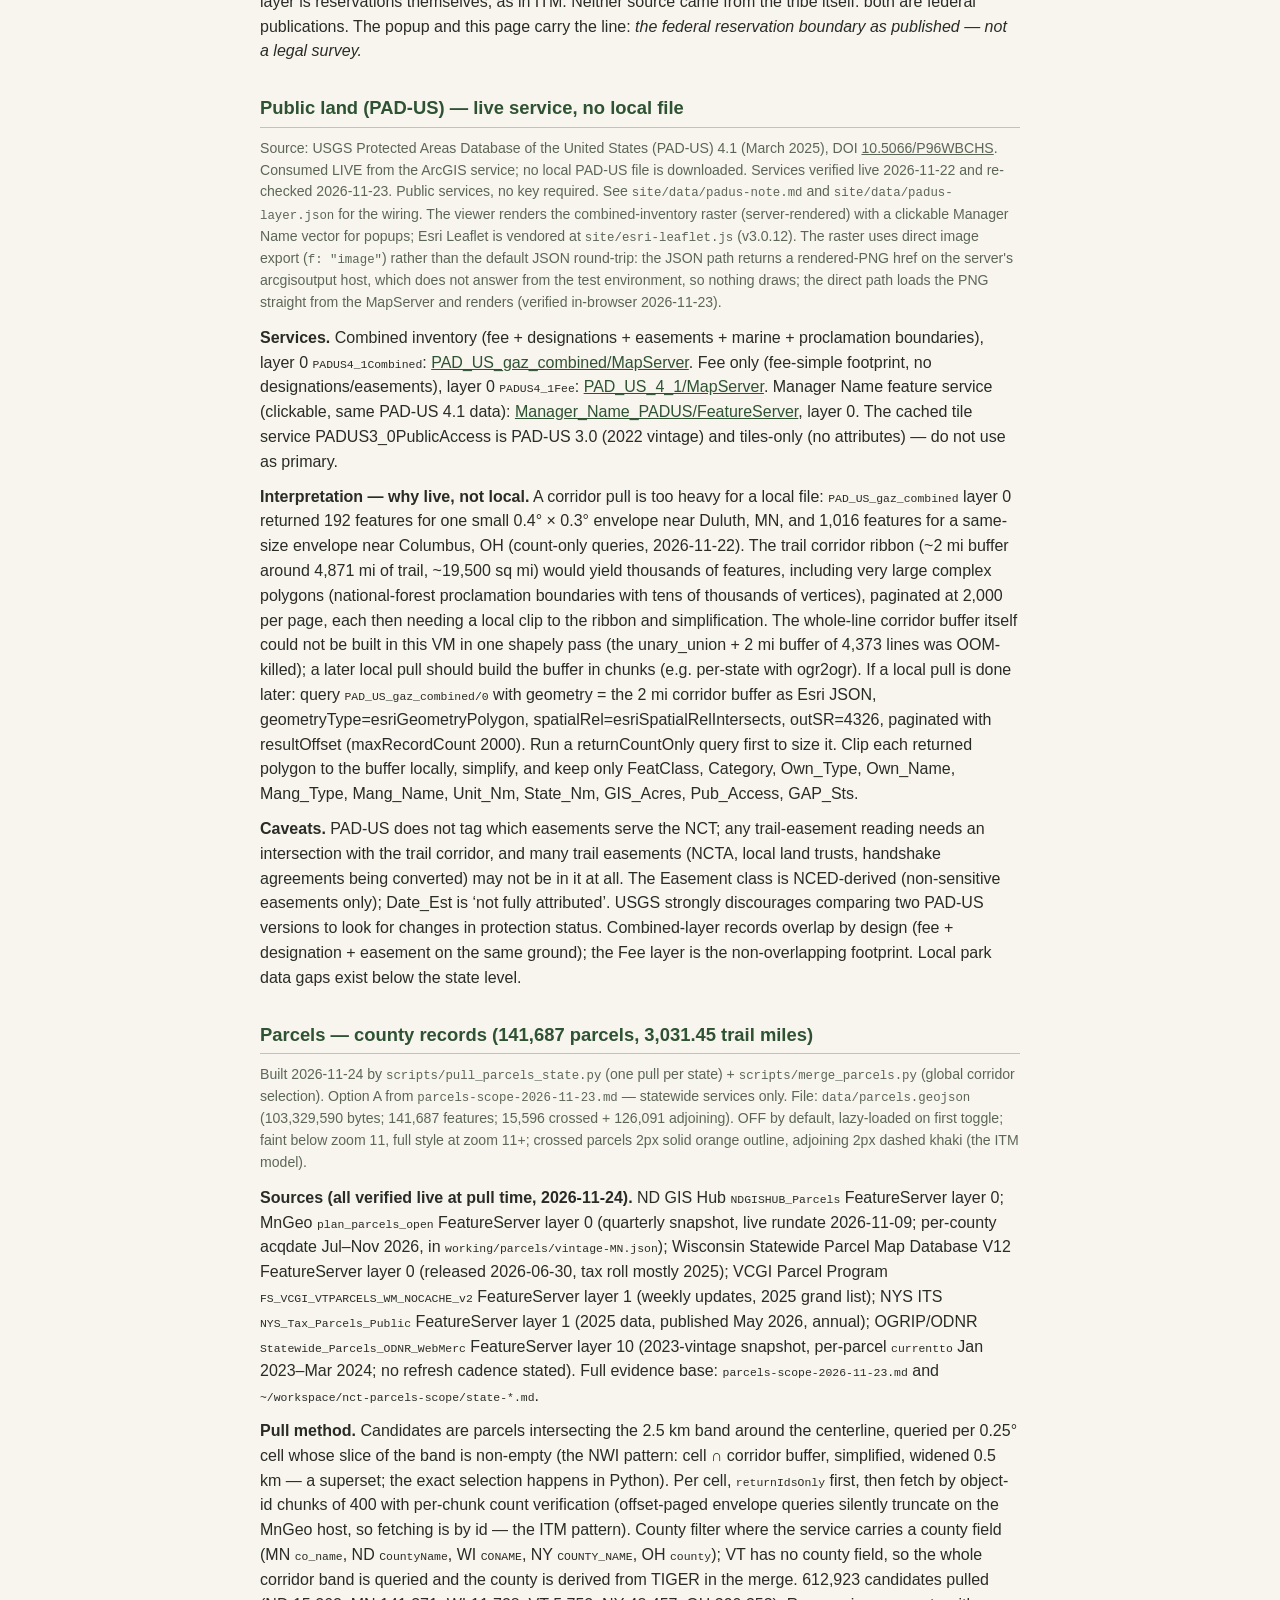
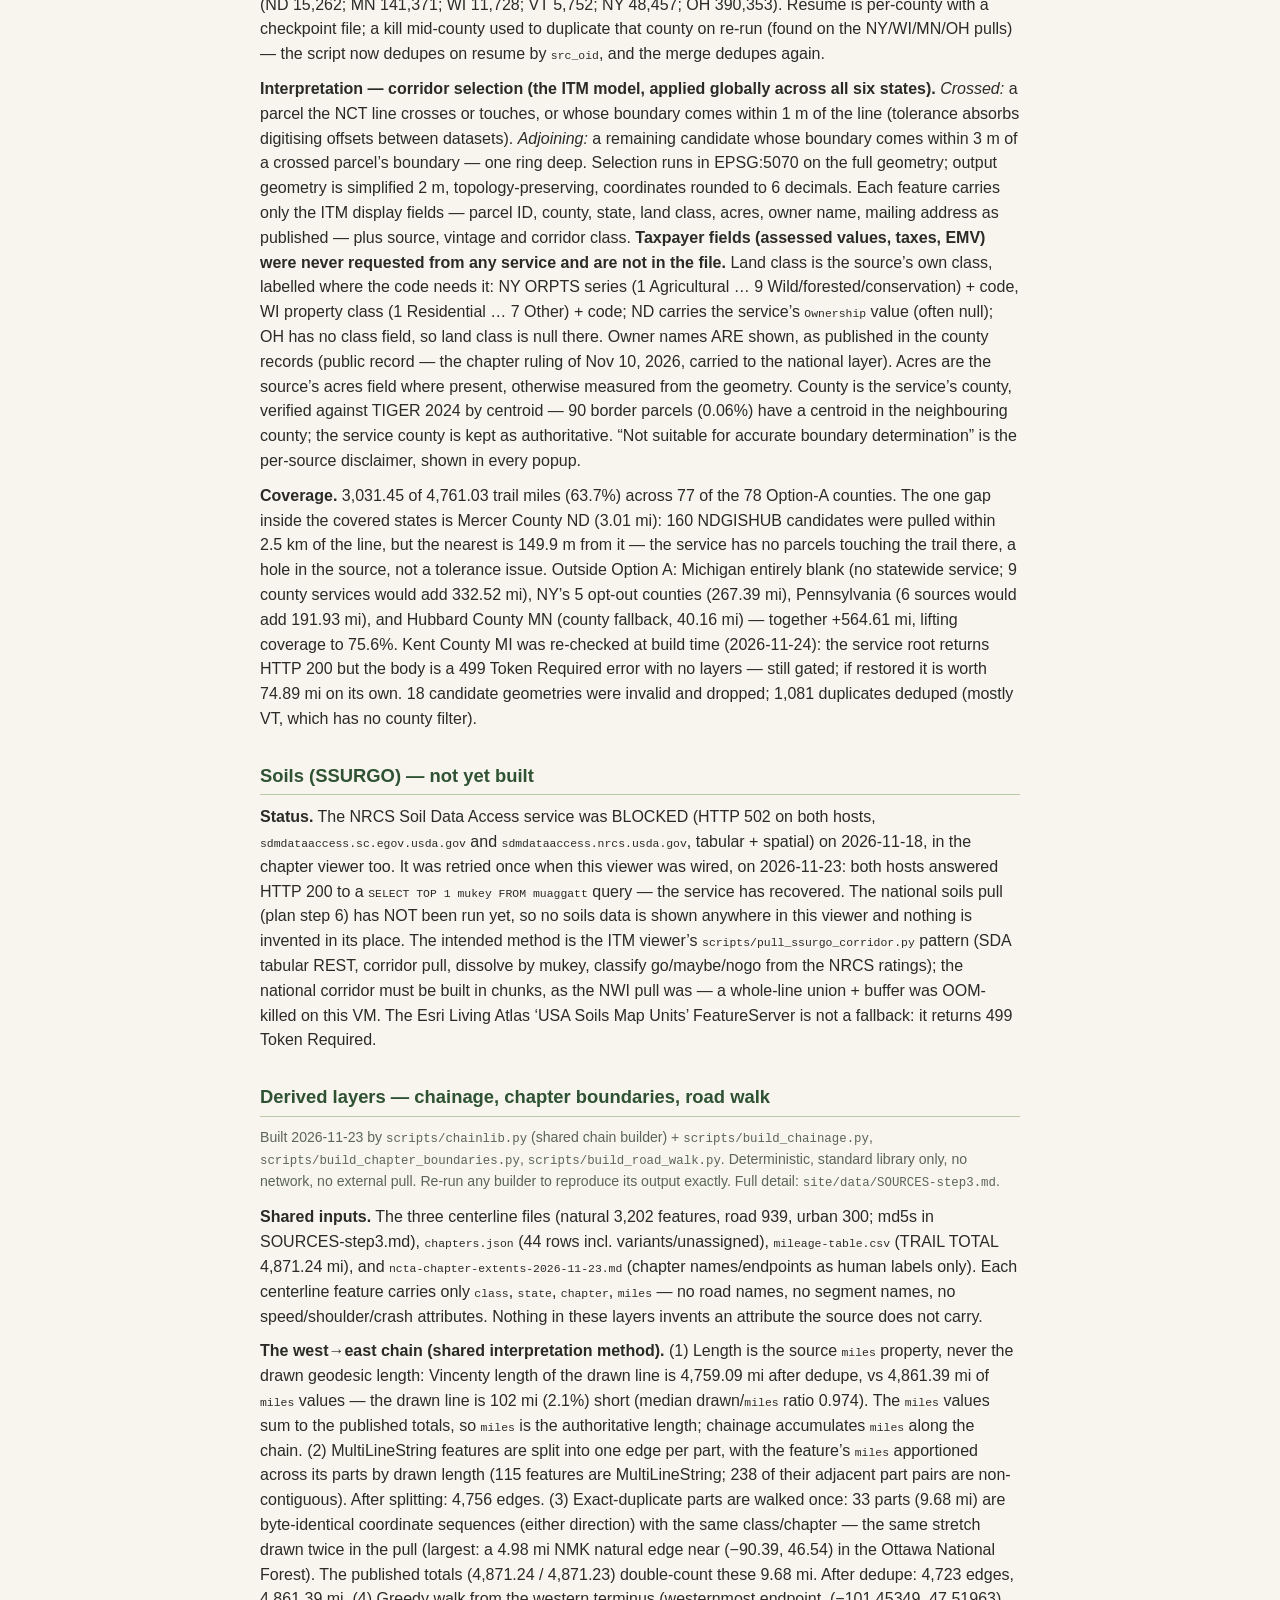
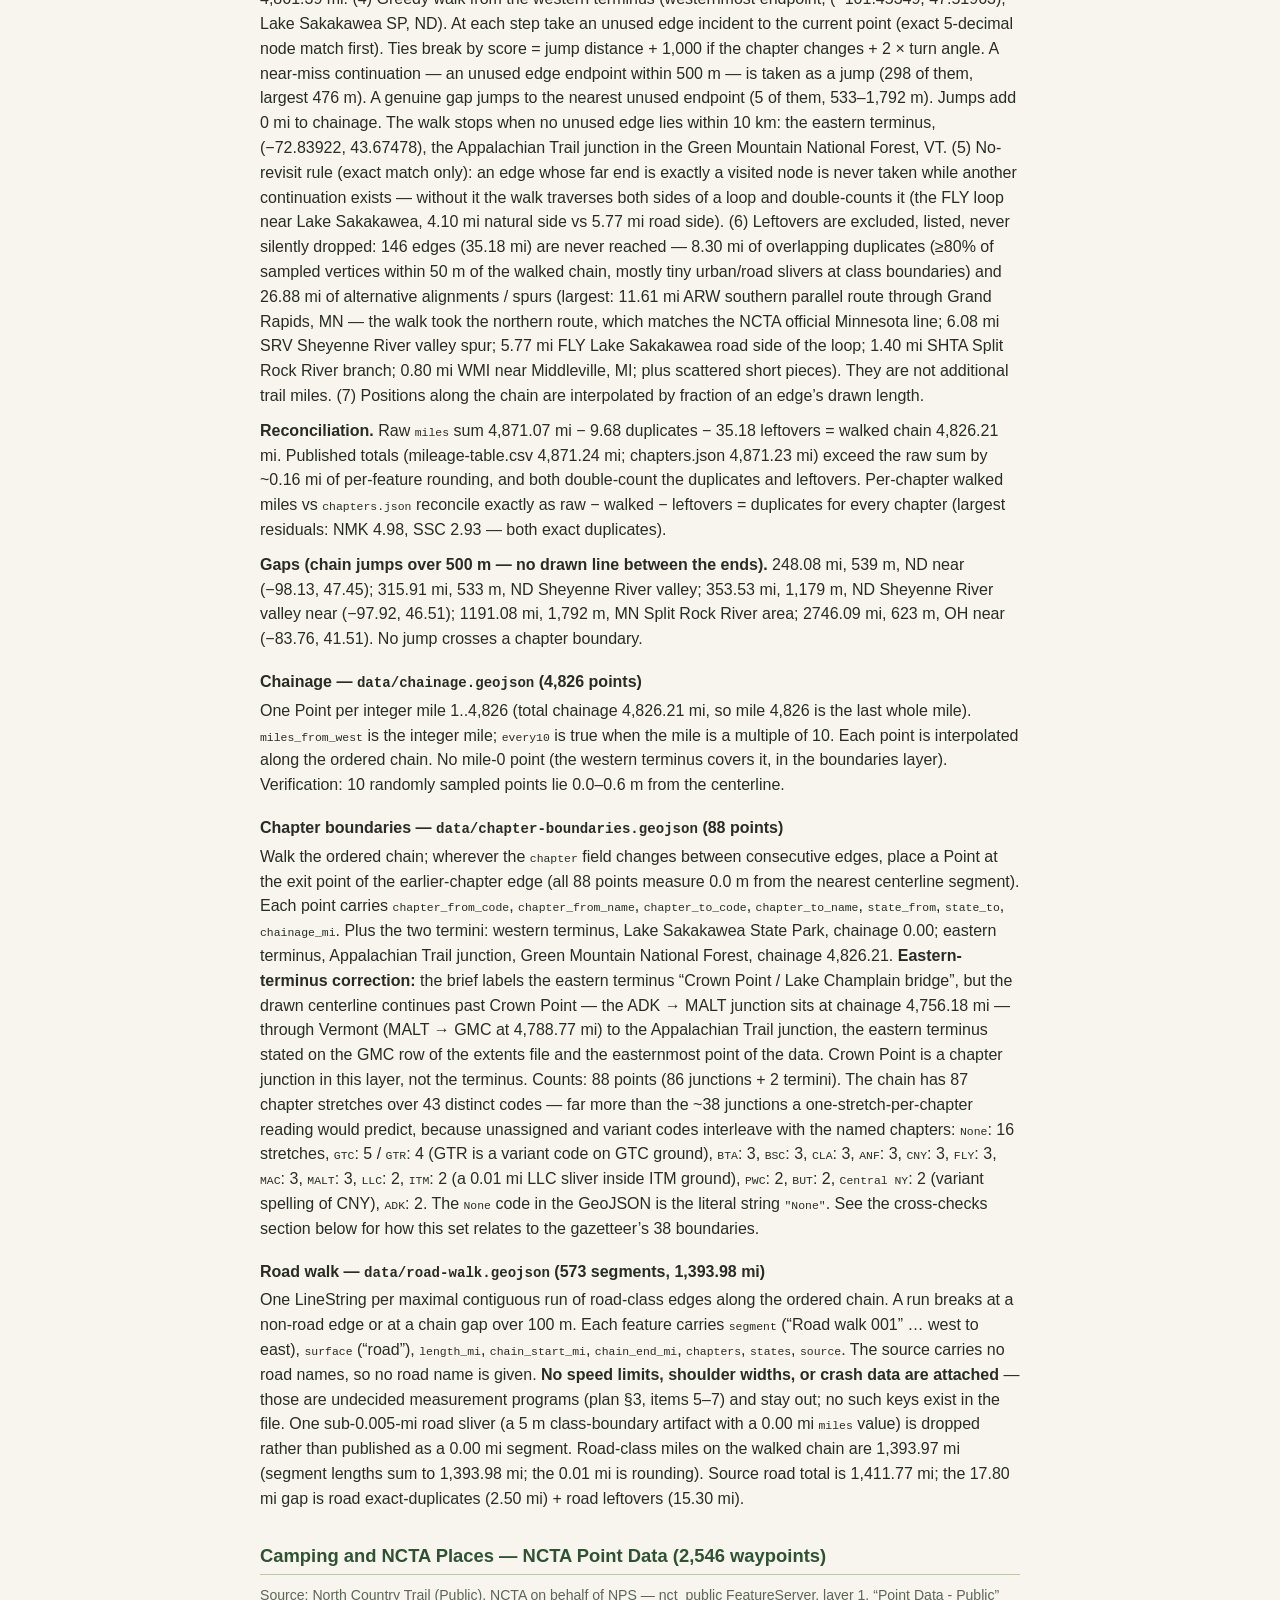
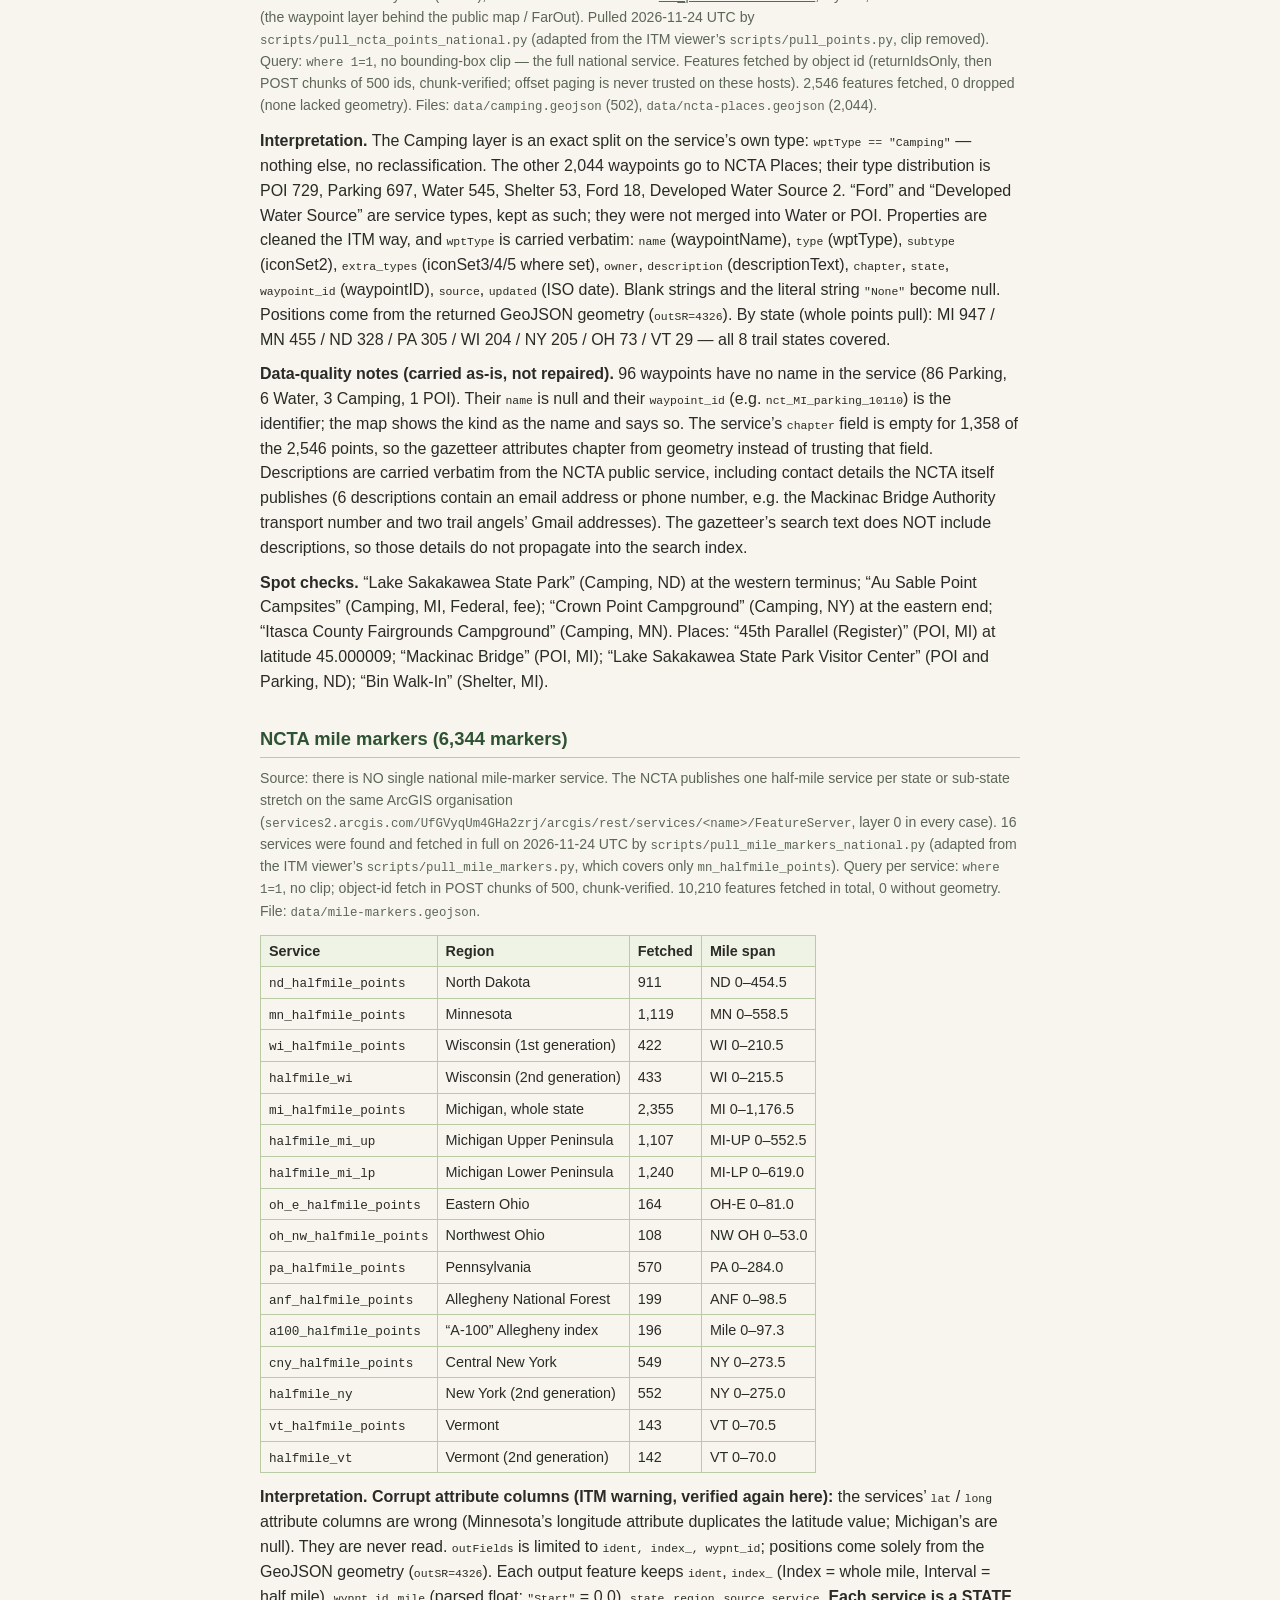
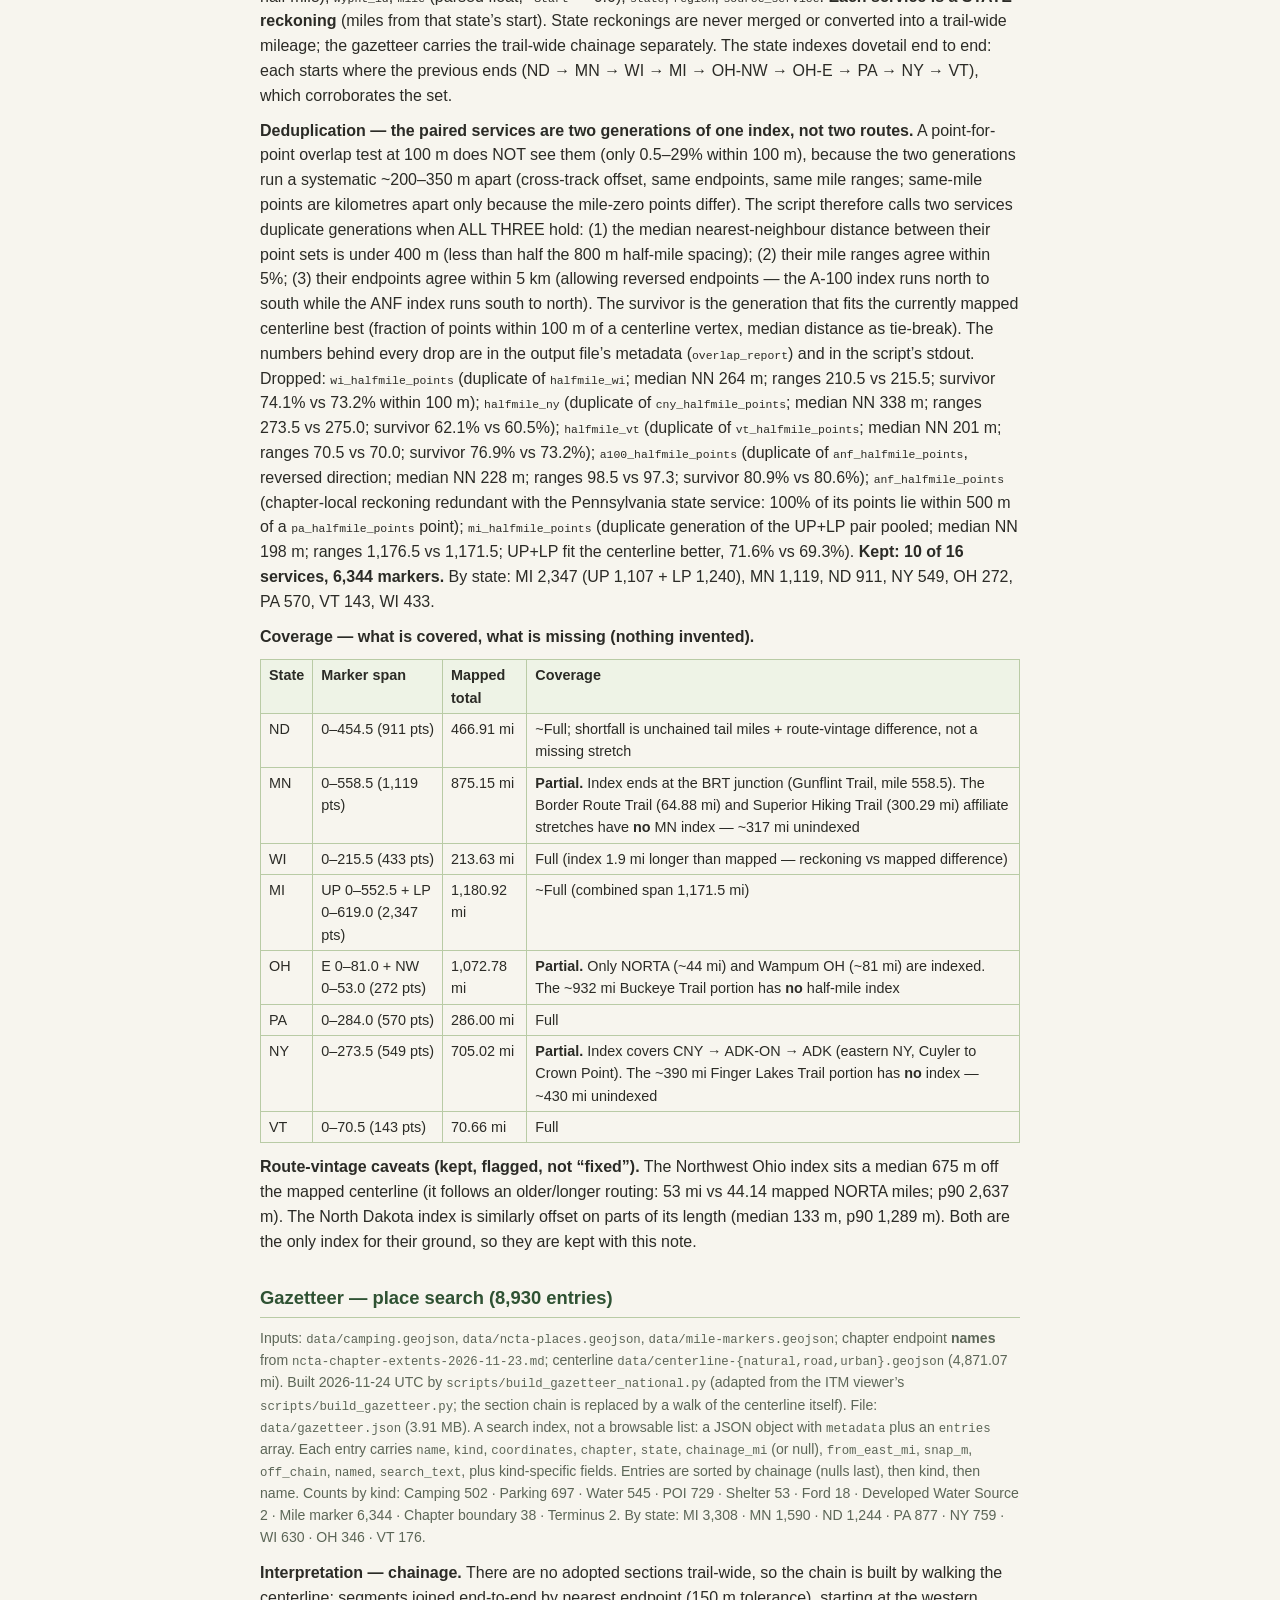
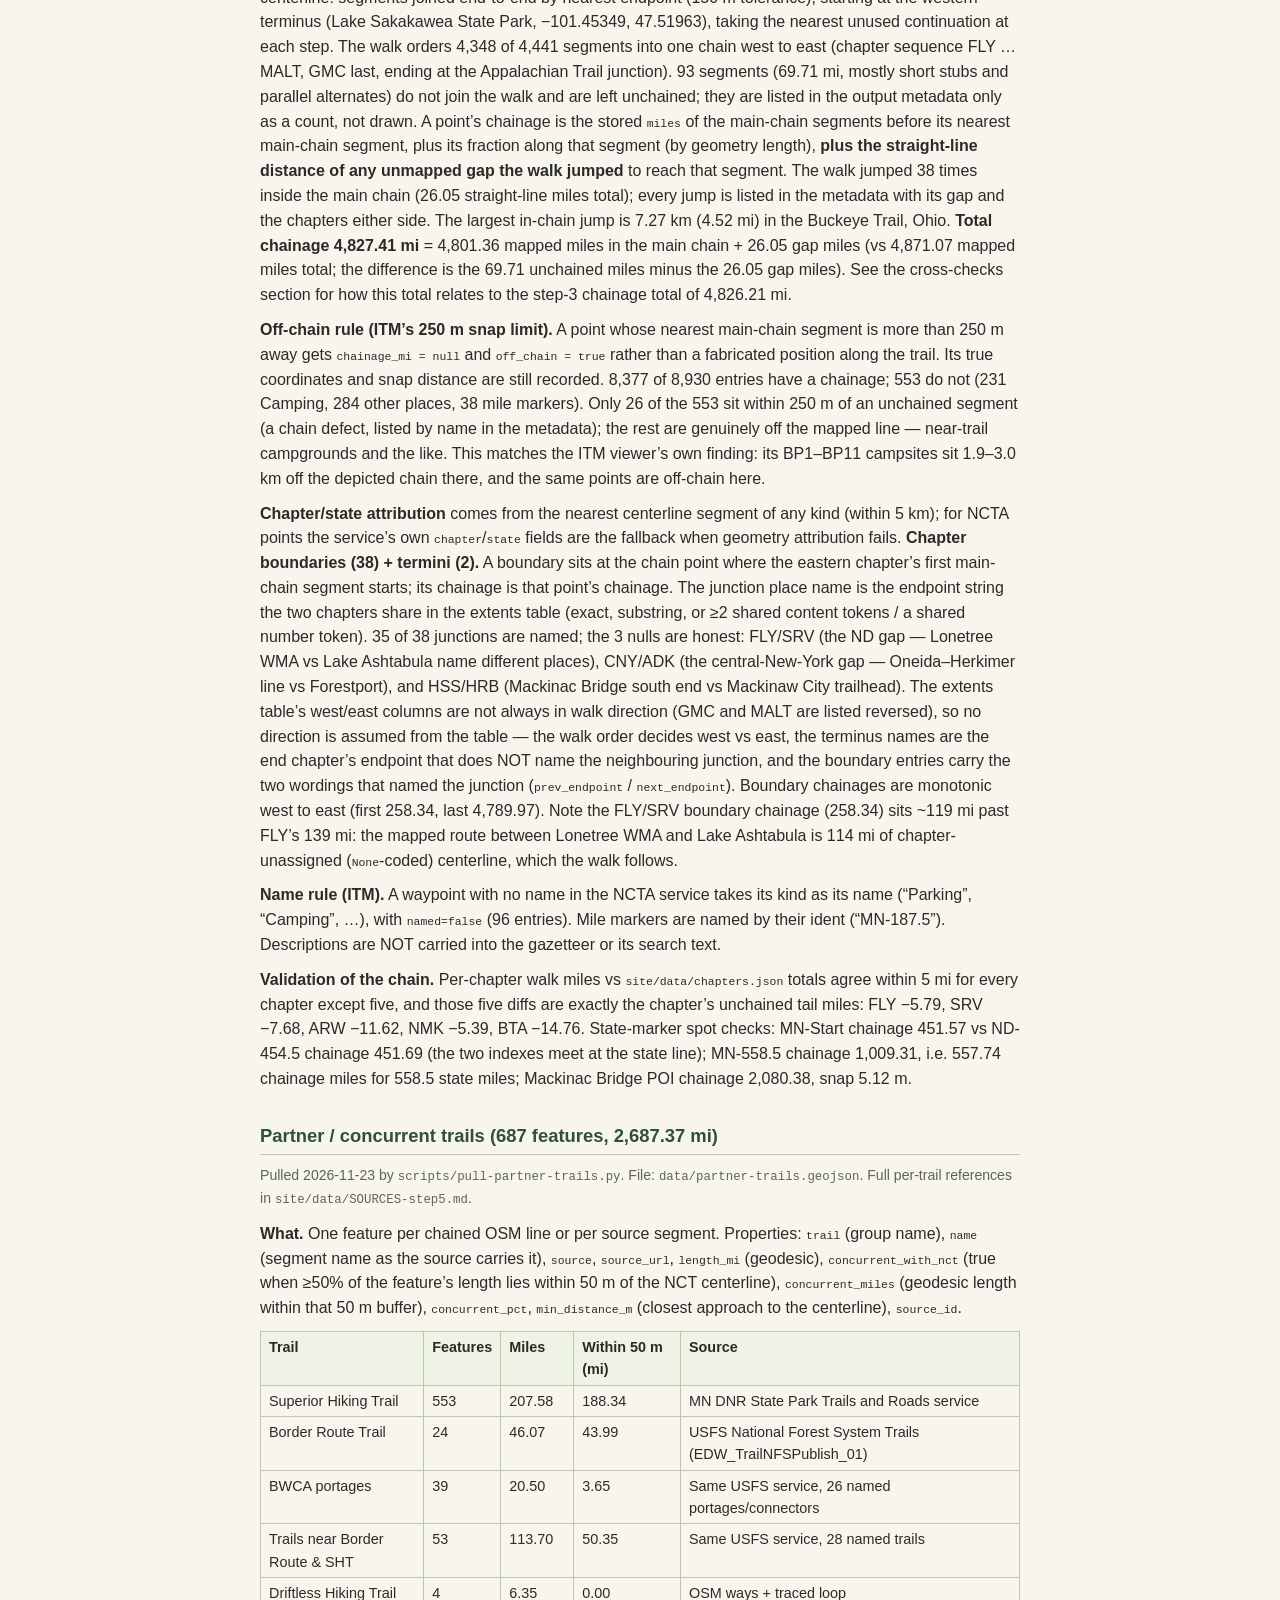
==== commit 9fd5c135: "NCT full viewer v1 + parcels layer Complete viewer as verified Nov 23-24: shell, three-way centerlin" ====
--- a/site/data-sources.html
+++ b/site/data-sources.html
@@ -3,259 +3,253 @@
 <head>
 <meta charset="utf-8">
 <meta name="viewport" content="width=device-width, initial-scale=1">
-<title>Data sources — North Country Trail completeness</title>
-<link rel="icon" type="image/svg+xml" href="favicon.svg">
-<link rel="stylesheet" href="style.css">
+<title>Data sources — North Country Trail full trail viewer</title>
+<style>
+  body {
+    font-family: -apple-system, BlinkMacSystemFont, "Segoe UI", Roboto, Helvetica, Arial, sans-serif;
+    line-height: 1.55;
+    color: #2b2b26;
+    background: #f7f5ee;
+    margin: 0;
+    padding: 0;
+  }
+  .page { max-width: 760px; margin: 0 auto; padding: 28px 20px 60px; }
+  a { color: #2f5233; }
+  h1 { font-size: 1.6rem; line-height: 1.25; margin: 0 0 4px; color: #2f5233; }
+  .subtitle { font-size: 1rem; color: #5c6657; margin: 0 0 20px; }
+  .back { display: inline-block; margin-bottom: 18px; font-size: 0.95rem; }
+  h2 {
+    font-size: 1.15rem; color: #2f5233;
+    border-bottom: 1px solid #b9cba5;
+    padding-bottom: 4px; margin: 30px 0 10px;
+  }
+  h3 { font-size: 1rem; margin: 18px 0 4px; color: #2b2b26; }
+  p { margin: 4px 0 10px; }
+  .src { font-size: 0.88rem; color: #5c6657; margin: 0 0 12px; }
+  .src a { color: #5c6657; word-break: break-all; }
+  .note {
+    background: #fff; border: 1px solid #b9cba5; border-radius: 6px;
+    padding: 10px 14px; margin: 16px 0;
+  }
+  .note p { margin: 4px 0; }
+  ul { margin: 4px 0 10px; padding-left: 22px; }
+  li { margin: 3px 0; }
+  table { border-collapse: collapse; margin: 8px 0 12px; font-size: 0.9rem; }
+  th, td { border: 1px solid #b9cba5; padding: 4px 8px; text-align: left; vertical-align: top; }
+  th { background: #eef3e6; }
+  code { font-size: 0.88em; }
+  .foot { margin-top: 36px; font-size: 0.88rem; color: #5c6657; border-top: 1px solid #b9cba5; padding-top: 12px; }
+</style>
 </head>
 <body>
 <div class="page">
 <a class="back" href="index.html">&larr; Back to the map</a>
 <h1>Data sources</h1>
-<p class="subtitle">North Country Trail completeness viewer &mdash; every layer
-carries its references <em>and</em> its interpretation method: the exact
-rules used to turn raw data into the published classification, which
-attributes drove each call, and which placements are judgment. Someone
-reading this page later must be able to reproduce every classification
-from the references plus the stated rules.</p>
+<p class="subtitle">North Country Trail &mdash; full trail viewer, North Dakota to Vermont. Every layer: references + interpretation method.</p>
 
 <div class="note">
-<p><strong>A note on freshness.</strong> Most of these layers are snapshots,
-pulled on the dates given. A centerline pull is a record of its date, not a
-live feed &mdash; the pull date on each layer is the freshness signal. No one
-at NCTA or NPS was contacted for this viewer; everything here comes from
-public sources already on disk or cited below.</p>
+<p><strong>The standing rule.</strong> Every layer below lists BOTH its references (service URL, pull date, query) AND its interpretation method — the exact rules used to turn raw data into the published classification — so that someone reading this page later can reproduce every classification from the references plus the stated rules, with nothing resting on undocumented judgment. Where a call is judgment rather than a published rule, it is labeled as judgment. Where a gap is known, it is stated as a gap, not filled in.</p>
+<p><strong>Freshness.</strong> The layers on this map are snapshots, pulled on the dates given. A pull date is a record of its date, not a live feed — the pull date on each layer is the freshness signal. No one at NCTA or the National Park Service was contacted for this viewer; everything here comes from public sources. The full per-step build notes live in the repository at <code>site/data/SOURCES-step2.md</code>, <code>SOURCES-step3.md</code>, <code>SOURCES-step4.md</code>, and <code>SOURCES-step5.md</code>; this page is the readable summary of those files, plus the cross-checks run when the layers were wired in.</p>
 </div>
 
-<h2>The centerline — three kinds of miles</h2>
-
-<h3>Natural tread, urban sidewalk, road</h3>
-<p>The map draws the official route in three styles: solid green for natural
-tread (built off-road trail), solid amber for urban sidewalk, dashed red for
-road (trail not yet built). The three styles are three different claims, and
-only the first two come straight from NCTA&rsquo;s data.</p>
-<p class="src">Source: North Country Trail Association, on behalf of the
-National Park Service &mdash; <a href="https://services2.arcgis.com/UfGVyqUm4GHa2zrj/arcgis/rest/services/nct_public/FeatureServer">nct_public FeatureServer</a>,
-layer 2, &ldquo;North Country Trail &ndash; Public&rdquo;. Layer description:
-&ldquo;Existing Off-Road and On-Road route centerline segments of the North
-Country National Scenic Trail (NOCO), GCS North American 1983. Data is GPSd,
-digitized, or sourced from third-party data sets. Not for use at scales greater
-than 1:24,000.&rdquo; 4,102 features, last edited 2026-11-01T12:54:37Z,
-pulled November 21, 2026 (paginated, 1,000/page, outSR=4326, f=geojson).</p>
-<p class="src">Plus the Superior Hiking Trail layer, same server &mdash;
-<a href="https://services2.arcgis.com/UfGVyqUm4GHa2zrj/arcgis/rest/services/agol_sht_public/FeatureServer">agol_sht_public FeatureServer</a>,
-layer 1. 272 features, all Minnesota, chapter SHTA, 271 off-road + 1 on-road
-(0.10 mi). Pulled November 21, 2026. <strong>This is part of the official
-route and is NOT inside nct_public</strong> &mdash; without it Minnesota comes
-out ~300 miles short. Merged total: 4,870.55 len_miles / 4,871.24 geodesic
-miles. Overlap check: 0.13 mi of SHT lies within ~50 m of an nct_public line
-(0.0%) &mdash; no double-counting.</p>
-
-<h3>The urban rule — DERIVED, not NCTA data</h3>
-<p>NCTA&rsquo;s centerline only tags on-road vs off-road
-(<code>trail_stat</code>: &ldquo;NCT&rdquo; vs &ldquo;NCT (on-road)&rdquo;).
-The urban-sidewalk / road split is <strong>derived, never presented as
-coming from NCTA</strong>. The rule (v1):</p>
-<p>A mile counts as <strong>URBAN SIDEWALK</strong> if (a) NCTA itself tags
-the segment <code>trail_type = 'Sidewalk'</code> (69 features, 28.90 miles
-trail-wide, all under trail_stat NCT), <em>or</em> (b) an on-road mile falls
-inside a Census 2020 Urban Area <em>or</em> a Census 2024 incorporated
-place. Everything else on-road counts as <strong>ROAD</strong>.</p>
-<p>Why not Urban Area only? In Minnesota the UA rule catches 0.62 miles &mdash;
-it misses essentially every small-town traverse (Fergus Falls, Vergas, Tower,
-Grand Rapids center), because most NCT towns are below the 2,000-person UA
-threshold. Why not place only? The place rule is the main driver (85.80 of
-95.77 on-road urban miles trail-wide), but it has a known overcount &mdash;
-see the Cohasset flag below. Trail-wide the adopted rule gives 95.77
-on-road urban miles (UA-only 24.92; incorporated-place-only 85.80; any-place
-including CDPs 101.89). Adding the 28.90 native-Sidewalk miles gives 124.68
-urban sidewalk miles total.</p>
-<p class="src">Urban Areas source: Census 2020 Urban Areas, TIGERweb
-MapServer layer 1 (&ldquo;2020 Urban Areas&rdquo;, Jan 1, 2020 vintage),
-2,645 polygons, pulled November 21, 2026. 13 polygons repaired with
-buffer(0); re-running after repair changed the trail-wide UA-or-place figure
-by +0.05 mi &mdash; immaterial, documented not hidden. Places source: Census
-2024 cartographic boundary file cb_2024_us_place_500k (Mar 13, 2025),
-32,612 features; incorporated = LSAD 21 borough / 25 city / 43 town /
-47 village (19,696 features); CDPs are LSAD 57 and are <em>excluded</em>
-from the adopted rule (they would add 16.09 mi trail-wide; Vermont&rsquo;s
-urban miles come from the Middlebury UA plus CDPs &mdash; Vermont has 0.00
-incorporated-place miles).</p>
-
-<h3>Lengths — geodesic miles on WGS84</h3>
-<p>Every length is a geodesic length (WGS84, pyproj Geod) computed from each
-feature&rsquo;s geometry &mdash; never taken from a precomputed field without
-a cross-check. Cross-checks: the <code>len_miles</code> field sums to
-4,870.55 mi (0.69 mi / 0.01% below the geodesic total; median per-feature
-difference 0.02%, max 0.05%). <code>Shape__Length</code> (planar metres in
-UTM zone 16N) sums to 4,888.01 mi &mdash; 17 mi high, the expected UTM
-distortion away from zone 16; not used.</p>
-
-<h3>State assignment</h3>
-<p>Every segment was split at Census 2024 state boundaries (Shapely
-intersection, with overlap de-duplication), so state totals do not depend on
-NCTA&rsquo;s native <code>state</code> field. The native field agrees almost
-everywhere (single-state mismatch 0.74 mi total) and was used only to assign
-the 9.92 mi that falls in no state polygon and the 21 features with
-<code>state</code> = null (8.70 mi MN, 37.42 mi OH, 4.75 mi PA &mdash; all
-on-road, recovered geometrically). 11 features cross a state line.</p>
-<p class="src">State boundaries: Census 2024 cartographic boundary file
-cb_2024_us_state_500k (Mar 13, 2025).</p>
-
-<h3>Chapter rollup</h3>
-<p>Native <code>chapter</code> field; no chapter-boundary geometry exists
-yet, and the <code>ncta_region</code> field is NULL on all 4,102 nct_public
-features, so there is no native region rollup. Chapter totals sum to the
-trail total; the gaps affect per-chapter attribution, not the state table.
-See the flags section below for the unmapped codes.</p>
-
-<h3>What was checked and excluded (not part of the existing route)</h3>
+<h2>The trail itself — base line and chapters</h2>
+<p><strong>Base line.</strong> North Country Trail Association, on behalf of the National Park Service — <a href="https://services2.arcgis.com/UfGVyqUm4GHa2zrj/arcgis/rest/services/nct_public/FeatureServer">nct_public FeatureServer</a>, layer 2, &ldquo;North Country Trail &ndash; Public&rdquo;, pull of November 21, 2026. Drawn in three classes: solid green for natural tread (built off-road trail), solid amber for urban sidewalk, dashed red for road.</p>
+<p><strong>Interpretation (the three-class split).</strong> The urban-sidewalk split is derived from the source data by a documented rule, not published by NCTA: a mile counts as urban sidewalk if NCTA itself tags the segment <code>trail_type = &lsquo;Sidewalk&rsquo;</code> (28.90 miles trail-wide), or if an on-road mile falls inside a Census 2020 Urban Area or a Census 2024 incorporated place. Everything else on-road counts as road. The three styles are three different claims about the ground, and only the first comes straight from NCTA&rsquo;s data as tread.</p>
+<p><strong>Chapters.</strong> Chapter extents — which chapter looks after which stretch — come from the NCTA&rsquo;s chapter pages and the affiliate organisations&rsquo; own pages, read November 23&ndash;24, 2026; the full per-chapter table, with sources, is in the repository&rsquo;s <code>ncta-chapter-extents-2026-11-23.md</code>. Per-chapter mileage is the sum of the source data&rsquo;s miles field for the features tagged with that chapter&rsquo;s code, from the same November 21, 2026 pull. Chapter mileage is attribution, not a survey: 152.76 miles carry no chapter code at all (listed as Unassigned, mostly in North Dakota), and a few codes are variants or unidentified (2.46 miles tagged &ldquo;Central NY&rdquo;, a variant spelling of Central New York; 1.56 miles tagged GTR; 1.48 miles tagged LON on the New Rockford Canal). Where a variant is reasonably identified it is folded into its chapter&rsquo;s highlight and noted on the chapter&rsquo;s record; where it is not, it sits in Unassigned and is flagged, not hidden. One chapter is short in the data: Star of the North shows only 10.21 tagged miles though the chapter maintains about 27 — its remaining miles are probably tagged under other codes or Unassigned. The NCTA publishes no per-chapter mileage; its 2025 Trail Progress Report gives state totals only, and the state totals from the same pull agree with the NCTA&rsquo;s 2025 figures within a few miles per state (closest: Minnesota, +0.15 miles; largest gaps: Ohio +6.78, Michigan &minus;5.08), which the NCTA&rsquo;s own caveat covers: totals are estimates and change frequently.</p>
+
+<h2>Trail alerts — NCTA (83 points)</h2>
+<p class="src">Source: NCTA <a href="https://services2.arcgis.com/UfGVyqUm4GHa2zrj/arcgis/rest/services/trail_alerts/FeatureServer">trail_alerts FeatureServer</a>, layer 1 &ldquo;trail_alerts&rdquo;. Pulled 2026-11-23 by <code>scripts/pull_trail_alerts_national.py</code>. File: <code>data/trail-alerts.geojson</code>.</p>
+<p><strong>What.</strong> NCTA&rsquo;s own current-awareness notices — closures, storm damage, reroutes, new routes — quoted verbatim, credited to NCTA. 83 alert points, dates 2020-12-31 to 2026-11-15 (the service keeps old alerts; nothing here is filtered by date). Two alerts share a point and a date (East Fork State Park, 2026-08-20; Garrison Dam, 2026-09-10) — they are distinct service records, kept as returned, not deduplicated.</p>
+<p><strong>Interpretation.</strong> One national envelope over the trail extent (lon &minus;102.0..&minus;72.3, lat 38.2..48.6, widened slightly past the centerline so no alert on the trail itself is clipped). Features fetched by object id in chunk-verified chunks of 500 (offset paging on these hosts has silently truncated before). Service count cross-checked at pull time: <code>returnCountOnly</code> = 83, fetched 83. Positions come solely from the returned GeoJSON geometry (<code>outSR=4326</code>). Title, location, and description are carried verbatim — alerts are quoted, never rewritten or summarised.</p>
+<p><strong>Date handling — read before &ldquo;fixing&rdquo;.</strong> The service stores each alert&rsquo;s Date as UTC midnight of the day AFTER the intended calendar date (a date-only field authored in a US timezone). The intended date is the America/Chicago calendar date of the stored instant: 1753574400000 is stored as 2025-07-27T00:00Z and means 2025-07-26. The file therefore carries BOTH the raw epoch milliseconds (<code>date_ms</code>, verbatim) and the derived ISO calendar date (<code>date</code>, the America/Chicago date of <code>date_ms</code>). The map displays <code>date</code>; never re-derive it as the UTC date.</p>
+
+<h2>NCT reroutes — NCTA (15 lines)</h2>
+<p class="src">Source: same NCTA <a href="https://services2.arcgis.com/UfGVyqUm4GHa2zrj/arcgis/rest/services/trail_alerts/FeatureServer">trail_alerts FeatureServer</a>, layer 2 &ldquo;trail_alerts_new_rte&rdquo;. Pulled 2026-11-23 by <code>scripts/pull_trail_alerts_national.py</code>. File: <code>data/nct-reroutes.geojson</code>.</p>
+<p><strong>What.</strong> Reroute lines from the same alerts service — the same notices as the alert points, in line form. 15 lines. Fields are verbatim from the service (<code>name</code>, <code>trail_stat</code>, <code>length_mi</code>, <code>property</code>, <code>managing_authority</code>, <code>special_regs</code>); nulls are the service&rsquo;s own nulls, never filled in. The file is always written, even when the service returns no lines — in that case as an empty FeatureCollection with the published schema. No reroute is ever invented. This is the service&rsquo;s reroute layer, NOT the 2004 Arrowhead reroute corridor polygon (an excluded plan item) and NOT a planned-route layer.</p>
+
+<h2>Bridges — crossing opportunities (FHWA National Bridge Inventory 2025; 1,415 structures)</h2>
+<p class="src">Source: FHWA National Bridge Inventory 2025, all-records delimited file, <a href="https://www.fhwa.dot.gov/bridge/nbi/2025allstatesallrecsdel.zip">2025allstatesallrecsdel.zip</a> (58 MB). Pulled 2026-11-23 by <code>scripts/pull_nbi_bridges_national.py</code>. Code values decoded per the FHWA Recording and Coding Guide FHWA-PD-96-001. Raw download cached at <code>working/bridges/2025allstatesallrecsdel.zip</code>. File: <code>data/nbi-bridges.geojson</code>.</p>
+<p><strong>What.</strong> Existing highway bridges that might carry the trail — crossing opportunities. Two tiers: Tier 1, 372 (355 Highway-pedestrian + 17 Pedestrian-bicycle); Tier 2, 1,043 (Highway within 400 m). By state: Ohio 588, New York 250, Michigan 186, Minnesota 185, Pennsylvania 87, North Dakota 85, Wisconsin 24, Vermont 10, New Hampshire 0, Maine 0. Status: 1,281 open, 119 posted for load, 11 posted for other load-capacity restriction, 2 not applicable, 1 open with temporary shoring, 1 open temporary structure; 0 closed.</p>
+<p><strong>Interpretation.</strong> Only the ten states the NCT crosses are extracted (149,615 records &rarr; 122,106 distinct structures). New Hampshire and Maine contribute zero kept structures: the centerline has no trail miles in either state — the NCT&rsquo;s eastern terminus is in Vermont. The all-records file carries multiple records per structure (one per inventory route on/under it); dedupe is keyed by (state, structure number) — the state is part of the key because structure numbers repeat across states — keeping record type 1 (route on the structure) where one exists, else the first record; <code>nbi_records</code> carries the merged record count. Coordinates: NBI LAT_016 / LONG_017 are DDMMSS.ss (e.g. 45011920 = 45&deg; 01&prime; 19.20&Prime; N); converted to decimal degrees here — the field is fixed-width with exactly two decimal digits on the seconds (an earlier draft parsed the seconds as a plain float and shifted every point up to ~0.8&deg;; this is the fix). 118 structures were dropped for unparseable or out-of-range coordinates. Corridor is the 2-mile buffer around the centerline. The national line spans UTM zones 14–19, so no single UTM zone is used: a kilometre equirectangular STRtree pre-filter (44&deg; N, generous radii — 2.2 mi for Tier 1, 450 m for Tier 2) selects candidates, and the published <code>dist_trail_km</code> is then measured exactly in a local tangent plane centred on each bridge. Tier 1: service on in {3 Pedestrian-bicycle, 5 Highway-pedestrian}, within 2 mi. <strong>[JUDGMENT]</strong> Tier 2: service on = 1 Highway, within 0.25 mi (400 m) — a vehicular bridge the trail route actually passes is one a hiker could use as a crossing without a detour; a 2-mi vehicular net would be every county-road bridge in the corridor and unreadable as a crossing-opportunities layer. Excluded in both tiers: K = bridge closed to all traffic, G = new structure not yet open. Blank open/closed codes are KEPT: the field does not apply to non-highway records, so a blank is not a closed bridge. Not carried: service on 2 Railroad, 4 Highway-railroad, 6/7/8 interchange levels, 9 Building/plaza, 0 Other. 848 structures dropped on status, 2,842 on service, 116,883 on distance. County names are decoded from the U.S. Census TIGERweb State_County service, not from a hand-kept table.</p>
+<p><strong>Source substitution.</strong> The intended source was the MnDOT bridge inventory <code>trans-bridges</code> (Minnesota Geospatial Commons; audited in the ITM repo, verdict: Use). It could NOT be pulled on 2026-11-18: the MnGeo enterprise host returns 499 Token Required; the GDRS download paths all return 404; MnDOT&rsquo;s own host is unreachable from this VM; no ArcGIS Online copy was found; the DNR Bridges Cartegraph service also 404s — apparently retired/moved. NBI is the federal inventory fed by the states from their own inspection systems, so the structures and bridge numbers are the same inventory — but it is NOT the MnDOT service. Follow-up: re-pull from <code>trans-bridges</code> when MnDOT access is sorted (live browser or token); the bridge number is the join key. The all-records file is used, not the per-state highway-only files, because pedestrian-only bridges (service on = 3) are non-highway records and are absent from the highway files.</p>
+
+<h2>Wetlands (NWI) — classified for trail routing (352,865 polygons)</h2>
+<p class="src">Source: USFWS National Wetlands Inventory, national service as republished on ArcGIS Online, <a href="https://services.arcgis.com/P3ePLMYs2RVChkJx/ArcGIS/rest/services/USA_Wetlands/FeatureServer/0">USA_Wetlands FeatureServer layer 0</a> (maxRecordCount 1000). Pulled 2026-11-23 by <code>scripts/pull_nwi_corridor_national.py</code> (fetch log <code>working/nwi/pull-run-2026-11-23.log</code>; raw fetch <code>working/nwi/raw-nwi.geojson</code>, 377,906 unique features, 205 MB). File: <code>data/nwi-wetlands.geojson</code>, 174 MB — OFF by default, loads only when switched on. Style (as ITM): MAYBE amber fill (#f59e0b, 0.35) with a dashed edge, NO-GO solid red fill (#dc2626, 0.45); dissolved features ordered MAYBE then NO-GO so NO-GO draws on top where they overlap.</p>
+<p><strong>What.</strong> The NWI along the full trail, classified GO / MAYBE / NO-GO for trail routing. 352,865 polygons, 1,453,362.8 ac, in the 2-mile corridor around the full centerline; a wetland counts when its polygon intersects the buffer. By rating: MAYBE 309,439 / NO-GO 43,426. There are NO GO features in the file: GO is absence of a polygon (rule W1). By rule: W6 99,842, W6-analog 58,586, W7 56,734, W8 51,797, W9 21,722, W3 19,750, W5 17,534, W4 15,453, W9-analog 11,440, UNCLASSIFIED 7. By state: MN 107,313; WI 61,320; ND 48,711; MI 45,127; OH 41,919; NY 37,168; VT 5,715; PA 5,328; state null 264 (centroids outside the state polygons — border waters).</p>
+<p><strong>Service substitutions (verified live).</strong> The brief&rsquo;s URL (<code>fws.gov/wetlands/arcgis/rest/services/Wetlands/MapServer</code>) returns 404 — the service moved to ArcGIS Online (the URL above). The DNR&rsquo;s own updated-NWI service returns 499 Token Required — not publicly queryable. A research report&rsquo;s R4b citation (Wetlands_RLIS FeatureServer) is WRONG — it is Portland Metro RLIS (Oregon State Plane North) and returns 0 features on the trail. Do not use it. <code>inSR=4326</code> is REQUIRED on the USA_Wetlands service — envelope queries without it fail with 400.</p>
+<p><strong>Pull method.</strong> The corridor is cut into 0.25&deg; cells (4,485 cells in the envelope, 328 intersecting the corridor); each cell is queried by geometry POST (the cell&rsquo;s intersection with the corridor buffer, simplified 0.002&deg;, widened 0.5 km — a superset; the exact clip happens in Python), rings in ArcGIS JSON format, <code>resultOffset</code> pagination 1,000/page ordered by OBJECTID, with a <code>returnCountOnly</code> cross-check per cell. Dedupe by OBJECTID across cells: 377,906 unique features. Clip to the exact corridor in Python: 335,738 polygons kept; 42,111 fell outside the corridor (the query geometry was a widened superset), 57 invalid geometries skipped, 0 topology failures. 12,868 source codes failed <code>parse_code()</code> and were classified from the service&rsquo;s parsed fields instead (the classify fallback — counted, not dropped). Dissolve: touching polygons with the same (rating, Cowardin code) merged into connected components, exploded — 352,865 output features (more than the 335,738 clipped inputs, because a union can split into several components). Simplification: server-side maxAllowableOffset 0.0002 (~22 m) + geometryPrecision 5; coordinates rounded to 4 decimals. <strong>Memory note (differs from ITM):</strong> ITM built the corridor as one unary_union + buffer of its 348-line Minnesota line. The national line has 4,756 pieces; a whole-line union + buffer was OOM-killed on this VM once before, so this script NEVER builds one corridor polygon — it buffers each line piece individually, indexes the buffers in an STRtree, and unions only the few pieces near each cell / polygon. The corridor test is identical (intersects the 2-mi buffer); only the construction is chunked.</p>
+<p><strong>Classification — the interpretation method (Nov 18, 2026 classification sweep; full text in ITM <code>SOURCES.md</code>, &ldquo;Wetlands (NWI)&rdquo; — this script implements it, it does not re-derive it).</strong> NO published Cowardin&rarr;GO/MAYBE/NO-GO matrix exists — this classification is a flagged synthesis, and every judgment stays labeled as judgment. Apply in order; first rule that fires wins:</p>
 <ul>
-<li><strong>agol_flt</strong> (Finger Lakes Trail, 417 features, 382.46 mi)
-  &mdash; 100.0% of sampled points lie within ~50 m of an nct_public line.
-  Duplicate publication of the FLTC miles already in nct_public; excluded
-  to avoid double-counting.</li>
-<li><strong>agol_generalized_vermont_extension</strong> (20 features,
-  41.77 mi) &mdash; generalized duplicate of part of the Vermont route;
-  excluded.</li>
-<li><strong>adirondack__route</strong> (290 features, 226.94 mi) &mdash; the
-  service itself says &ldquo;For Planning purposes only&hellip; proposed North
-  Country&rdquo; route through Adirondack Park. <strong>Not existing trail;
-  excluded from the mileage table.</strong> It is the largest known planning
-  gap and belongs in the viewer as a separate &ldquo;proposed&rdquo; layer,
-  not in these totals.</li>
-<li><strong>nct_hss</strong> (3 features, 0 mi),
-  <strong>Old_Route_of_NCT</strong>, <strong>border_plan_rd_walk_agol</strong>,
-  <strong>Potential_County_Road_Walk</strong>, <strong>MI_GTR_gl2kal</strong>
-  (proposed Guernsey Lake&ndash;Kalkaska reroute) &mdash; planning/old-route
-  data, excluded.</li>
+<li><strong>W1</strong> — No polygon &rarr; GO (screening only). Judgment J1: GO as absence is the chapter&rsquo;s definition.</li>
+<li><strong>W2</strong> — Overlay: overlaps DNR public waters, a calcareous fen, or a Minnesota Biological Survey rare natural community &rarr; NO-GO pending agency advice, regardless of code. <strong>NOT APPLIED in this build</strong> — NWI alone cannot identify these and the viewer has no public-waters / Natural Heritage layer yet (open gap).</li>
+<li><strong>W3</strong> — Open / permanent water: regime H, Lacustrine UB, or PUB/PAB with H &rarr; NO-GO. Judgment J2: the categorical H&rarr;NO-GO is judgment.</li>
+<li><strong>W4</strong> — Large bog / muskeg complex: PFO2/PFO4/PSS2/3/4 with regime B/C &rarr; NO-GO for a through-route; MAYBE only for a short, named, maintainable spur. Judgment J3: the spur exception and the word &ldquo;large&rdquo; (no numeric threshold is set). <strong>Build note: no size gate is applied</strong> — every bog-class B/C complex is NO-GO for a through-route, because no published threshold exists; the size question is left to the field/route check.</li>
+<li><strong>W5</strong> — Semipermanently flooded (regime F) &rarr; MAYBE, short narrow boardwalk only; &gt;~300 ft of F-regime tread = NO-GO. Judgment J4: the 300-ft threshold; the length check is route-level, not applied in the layer.</li>
+<li><strong>W6</strong> — Seasonally flooded/saturated (regime C/E) &rarr; MAYBE, bog bridge / boardwalk, short crossing only.</li>
+<li><strong>W7</strong> — Temporarily flooded / saturated (regime A/B) &rarr; MAYBE, turnpike / puncheon. Judgment J5: rod-sounding field upgrade — if a rod meets no resistance, upgrade to NO-GO.</li>
+<li><strong>W8</strong> — Riverine FIRST (before W3–W7): R2/R3 perennial &rarr; NO-GO along the channel (a single bridge point is a separate project decision); R4/R5 intermittent &rarr; MAYBE, bridge/boardwalk at a narrow point. Stay &ge;25 ft from the stream edge except at the crossing.</li>
+<li><strong>W9</strong> — Modifiers d (partly drained/ditched), f (farmed), x (excavated), or Class US / shore &rarr; MAYBE, field-check first; do NOT downgrade to GO. Judgment J6: the MAYBE placement.</li>
+<li><strong>W10</strong> — Cumulative length through any MAYBE class on a proposed route &gt;~&frac12; mile &rarr; NO-GO for the route as drawn. Judgment J7: the &frac12;-mile figure; route-level, not applied in the layer.</li>
+<li><strong>Combined rules C1–C4</strong> (applied where the two layers are read together): C1 stricter governs — a NO-GO from either dataset is a NO-GO overall. C2 soil cannot rescue a wetland — a Not-limited soil inside any NWI polygon is never GO. C3 NWI polygon + hydric major component = highest-confidence wetland; hydric soil with no NWI polygon = MAYBE/field-check, never GO; NWI polygon on a non-hydric unit still governs. C4 absence from BOTH datasets is the only GO (plus a side-hill 3–10% alignment, rule S4) — screening only.</li>
+<li><strong>Build-time judgments</strong> (extensions of the report&rsquo;s register, labeled here): J13 — regime D (Continuously Saturated) is not named in the report&rsquo;s rules; treated as W6-analog MAYBE (bog bridge/boardwalk), the same treatment as C/E. J14 — regime K (Artificially Flooded) is not named in the report&rsquo;s rules; treated as W9-analog MAYBE (field-check; water level is managed). Both are the chapter&rsquo;s judgment, not a published rule. The parser also handles split classes (e.g. PFO1/4D) by reading the regime from the END of the full code, and regime-less codes (e.g. PUS) by parsing against the known class set.</li>
 </ul>
-
-<h2>State boundaries (click a state for its rollup)</h2>
-<p>Thin grey boundaries from the same Census 2024 state file used for the
-state assignment above. The popup rollup is the same three-way mileage as
-the state table on the map page.</p>
-
-<h2>PAD-US public lands</h2>
-<p>The ownership backbone under the gaps: the USGS Protected Areas Database
-of the United States (PAD-US), the national public-lands dataset, one pull.
-Off by default; it answers &ldquo;who owns the ground&rdquo; where the trail
-isn&rsquo;t built yet.</p>
-<div class="warn-box"><p><strong>Status, November 22, 2026: not yet wired.</strong>
-The data agent&rsquo;s note (<code>site/data/padus-note.md</code>) has not
-landed yet, so the viewer shows PAD-US as a clearly-marked placeholder
-(&ldquo;pending &mdash; no data yet&rdquo;) in the layer panel, and switching
-it on does nothing. The note will state whether PAD-US arrives as a GeoJSON
-file or a live tile service, in <code>type:</code> / <code>file:</code> /
-<code>url:</code> lines, and the viewer wires it from that note &mdash;
-GeoJSON file, or tile layer with the note&rsquo;s attribution. Nothing is
-guessed in the meantime.</p></div>
-
-<h2>The case panel (case.html)</h2>
-<h3>Build rate, gap closure, finish scenarios</h3>
-<p>Build-rate research, November 2026: miles built per year 2015&ndash;2025
-from NCTA annual and trail-progress reports, the North Star magazine, and
-IRS Form 990s; roadwalk eliminated per year 2020&ndash;2025 from the same
-reports; net GIS on-road decline 2019&ndash;2025 from the annual reports&rsquo;
-own off-road/on-road totals. Scenarios A&ndash;H divide the 1,495-mile
-end-2025 on-road gap by the stated rates. 2017 miles built could not be
-verified (no report or 990 figure located; ProPublica Nonprofit Explorer
-blocked in the research environment). No source publishes miles built by
-builder type, and no current NPS-certified total is published (latest is
-2018, &ldquo;over 1,775 miles&rdquo;).</p>
-<p class="src">Sources (full URLs in the build-rate report,
-~/workspace/research_notes/nct-build-rate-20261121-2212/report.md): NCTA 2025
-Annual Report; NCTA Form 990s 2023 and 2025; NCTA 2025&ndash;2030 Strategic
-Plan; NCTA 2020&ndash;2023 Strategic Plan Priority Objectives; NCTA Trail
-Progress Reports 2016, 2019, 2020; NCTA 2018 Annual Report; North Star,
-Winter 2022 (41-1), Winter 2023 (42-1), Winter 2024 (43-1), Winter 2025
-(44-1); National Trails System Act (16 U.S.C. &sect;1244); NPCA, &ldquo;The
-Long Way&rdquo;; NCTA FY2027 Funding + Legislative Requests and FY27 state
-fact sheets (Feb 2026).</p>
-<h3>What limits the rate</h3>
-<p>Land/easements (willing-seller-only authority, P.L. 111-11, 2009; no
-eminent domain, ever; &lt;50 NPS-owned miles); funding (~$1.5M/yr NPS
-operations; NCTA revenue $2.01M/$2.15M/$1.81M in 2023/2024/2025); volunteer
-capacity (~1,000&ndash;1,300 volunteers/yr, 65,000&ndash;91,000 hours/yr, 15&ndash;17
-paid staff); permitting (Adirondack moratorium, BWCA/NEPA, national-forest
-NEPA for reroutes/bridges/shelters). Each claim is cited to its source in
-the build-rate report.</p>
-<h3>Epoch history (1982 &rarr; 2005 &rarr; 2026)</h3>
-<p>Snapshot comparison, November 21&ndash;22, 2026, public sources only. Net
-line change between dated pictures of the route: +1,896 mi (1982&rarr;2005,
-200 m tolerance) and +1,907 mi (2005&rarr;2026, 100 m tolerance); both nets
-stable to &plusmn;2% across tolerances. Gross &ldquo;new&rdquo; figures
-(2,436 and 2,694 mi) are upper bounds mixing construction, re-routes,
-re-digitization, and coverage change &mdash; not miles built.</p>
-<p class="src">Snapshots: 1982 Comprehensive Plan route, &ldquo;Existing
-Trail&rdquo; (NCTA ArcGIS service, layer 1 Route, 101 of 239 features,
-999.7 mi); 2005 existing trail (NPS IRMA Ref 1035931, Stram 2005, 3,779
-arcs, 2,934.8 mi); 2005 potential route (NPS IRMA Ref 1035932, 1,217 arcs,
-2,828.5 mi); current centerline (NCTA public ArcGIS, pull Nov 21, 2026);
-OSM Michigan relation 11140515 (2020 vs today, supplementary only).
-Method and full results: ~/workspace/nct-completeness-viewer/epoch-methods.md
-and epoch-mileage-table.csv. The 2016 NY/PA centerline (NPS IRMA Ref
-2229138) has no retrievable geometry &mdash; metadata PDF only &mdash; so
-the 2005&rarr;2026 epoch cannot be split at 2016.</p>
-
-<h2>Flags — shown, not hidden</h2>
-<div class="warn-box">
-<p><strong>Cohasset, MN — 7.59 mi.</strong> The largest single
-&ldquo;urban&rdquo; chunk in Minnesota is a highway road-walk inside
-Cohasset&rsquo;s 35-square-mile city limits (pop. ~2,700). Most of it has no
-sidewalk; the place rule counts it as urban anyway. It is 58% of
-Minnesota&rsquo;s 13.03 urban miles and the biggest known overcount in the
-table. A future refinement could screen by road class or sidewalk presence;
-no such dataset is in hand.</p>
-<p><strong>~131 miles tagged to no chapter.</strong> 130.92 mi carry chapter
-= the literal string &ldquo;None&rdquo; (mostly ND, 32 features; VT 6) and
-21.84 mi carry null. Unmapped codes: ADK-ON 38.45 mi (NY, Finger Lakes Trail
-segments &mdash; probably an ADK data-entry variant), GTR 1.56 mi (MI,
-Guernsey Lake&ndash;Kalkaska proposed reroute area), LON 1.48 mi (ND, New
-Rockford Canal), plus &ldquo;Central NY&rdquo; 2.46 mi (variant of CNY).
-Chapter totals still sum to the trail total. Star of the North (STN) has
-only 10.21 mi tagged, though the chapter maintains ~27 mi &mdash; its
-remaining miles are probably tagged under other codes or &ldquo;None&rdquo;.</p>
-<p><strong>Minnesota ~8 mi off/on shift vs the 2025 Annual Report.</strong>
-Ours: 733.86 off / 141.37 on; report: 742 / 133. The totals match (+0.2) but
-~8 mi sits on opposite sides of the off/on line. Prime suspect: the six
-<code>state</code>-null Arrowhead on-road segments near Grand Rapids
-(8.70 mi) &mdash; possibly counted as off-road in the report&rsquo;s vintage,
-or reclassified between the report and the Nov 1, 2026 centerline. Open
-question; the numbers were not adjusted to match the report. (Michigan
-on-road: ours 266.20 vs report 274, &minus;7.8 &mdash; small vintage drift,
-same direction.) Published &ldquo;~4,800 miles&rdquo; is a round public number;
-the annual report&rsquo;s state table sums to 4,860; the measured total is
-4,871.24.</p>
-<p><strong>cert_stat is not usable for the completeness claim.</strong>
-Values: Certified 1,510.92 mi, Connector 2,326.40 mi, null 1,001.14 mi,
-blank 17.99 mi, &ldquo;Exisiting&rdquo; [sic] 6.55 mi, lowercase
-&ldquo;connector&rdquo; 8.24 mi. &ldquo;Connector&rdquo; is the largest bucket
-and its meaning in NCTA&rsquo;s data model is undocumented in the public
-layer. NPS&rsquo;s older published figure (&ldquo;1,775+ miles certified&rdquo;)
-matches neither the Certified bucket nor Certified+Connector. Until NCTA
-clarifies, completeness rests on trail_stat only.</p>
-<p><strong>Small data defects.</strong> One feature (OBJECTID 138, Buckeye
-Trail on-road, OH/BTA) has no geometry and len_miles 0 &mdash; a zero-length
-placeholder, no effect on totals. <code>trail_surf</code> holds numeric junk
-on 8 features. <code>trail_type</code> is null/blank/Unknown on 298.71
-off-road miles and 171.71 on-road miles. 9.92 mi of Michigan shoreline/bridge
-trail (Mackinac Bridge 4.09 mi, Lake Superior shore, Pictured Rocks) falls
-outside the 500k-generalized state polygon and was assigned to its native
-state (MI) &mdash; the generalization, not the trail, is wrong there.</p>
-</div>
-
-<h2>What this viewer does not show</h2>
-<p>By design (scope, November 21, 2026): no photo pins or classification,
-no shoulder-width measurement, no speed badges, no ATV layer, no timber
-exams, no Cass County datasets, no census switcher, no historical maps, no
-1939 aerials, no campsites / water access / trailheads as trip features, no
-&ldquo;what&rsquo;s walkable today&rdquo; lead. Parcels along gaps only are a
-later step, not in v1.</p>
-
-<p class="foot">Viewer built November 22, 2026. Mileage table v1 and notes:
-~/workspace/nct-completeness-viewer/mileage-table.csv and
-mileage-table-notes.md. Questions about the numbers start here, not with
-NCTA &mdash; no one at NCTA or NPS was contacted for this viewer.</p>
+<p><strong>What each feature carries.</strong> <code>code</code> (Cowardin), <code>wetland_type</code>, <code>system</code>, <code>class</code>, <code>subclass</code>, <code>regime</code>, <code>regime_name</code>, <code>modifier</code>, <code>rating</code> (maybe | nogo), <code>rule</code> (short id: W3–W9, W6-analog, W9-analog, UNCLASSIFIED), <code>acres</code>, <code>n_polygons</code> (source polygons merged into this feature), <code>state</code> (from <code>site/data/states.geojson</code>, by centroid; null where the centroid falls outside those polygons, e.g. border waters). The full rule text (structure + note + judgment tag) is NOT repeated per feature — it lives once in <code>working/nwi/wetland-rules.json</code> (and in the pull script&rsquo;s RULE_TEXT table, which the shell&rsquo;s app.js WETLAND_RULES mirrors). State replaces ITM&rsquo;s county/region, which were Minnesota-specific.</p>
+<p><strong>Dataset limits.</strong> Minimum mapping unit 0.5 ac; identification ~90%, classification ~75%; 95% of features within &plusmn;5.9 m. Intended use 1:12,000 or smaller. NWI is a screening layer, not a delineation: field delineation + permits before any MAYBE becomes a route.</p>
+<p><strong>Regulatory gates.</strong> Federal Clean Water Act &sect;404, Nationwide Permit 42 (2026 reissue, &le;&frac12; acre, pre-construction notification required). Minnesota Wetland Conservation Act: avoid &rarr; minimize &rarr; replace; de minimis exemption 400 sq ft / 10,000 sq ft, type- and location-dependent — confirm with the local government unit. (Other states have their own wetland programs; the Minnesota gates are stated here because the classification sweep was written for Minnesota — do not read them as national law.)</p>
+<p><strong>Open gaps.</strong> (1) W2 overlay not applied (above). (2) W4 has no numeric &ldquo;large&rdquo; threshold (above). (3) W5 300-ft and W10 &frac12;-mile are route-level checks — they need an actual drawn route, not a layer. (4) Per-polygon vintage is not exposed by the service. (Minnesota&rsquo;s content in the national file is the DNR June 2019 update delivered to FWS; other states&rsquo; vintages vary and are not stated by the service.)</p>
+
+<h2>Tribal lands — BIA AIAN Land Area Representation (11 reservations)</h2>
+<p class="src">Source: Bureau of Indian Affairs, American Indian and Alaska Native Land Area Representation (AIAN-LAR), <a href="https://biamaps.geoplatform.gov/server/rest/services/DivLTR/BIA_AIAN_National_LAR/FeatureServer">BIA_AIAN_National_LAR FeatureServer</a>, layer 0. Pulled 2026-11-23 by <code>scripts/pull_tribal_lands_national.py</code> (adapted from ITM&rsquo;s per-reservation pulls). Public federal data; no licence restriction. File: <code>data/tribal-lands.geojson</code>.</p>
+<p><strong>What.</strong> Every reservation whose boundary comes within 2 miles of the NCT — 11 reservations (full unclipped geometry): Bad River (LAR0015, 0.08 trail mi inside), Grand Portage (LAR0022, 0.0 mi inside, 2.31 km from the trail), Huron Potawatomi (LAR0026, 0.0 mi, 0.60 km), L&rsquo;Anse (LAR0029, 0.0 mi, 3.18 km), Leech Lake (LAR0033, 12.01 mi inside), Little River (LAR0034, 0.45 mi), Little Traverse Bay (LAR0035, 0.0 mi, 0.23 km), Sault Ste. Marie (LAR0046, 0.0 mi, 1.03 km), White Earth (LAR0051, 18.95 mi inside), Allegany (LAR0297, 6.76 mi inside), Oneida, New York (LAR0319, 33.49 mi inside).</p>
+<p><strong>Interpretation.</strong> The whole layer (335 features) is fetched by object id in chunk-verified chunks of 100; a reservation is IN when its polygon intersects the 2-mile corridor around the centerline. Distance is tested in a kilometre equirectangular projection against per-piece 2-mi buffers indexed in an STRtree. The closest call is L&rsquo;Anse at 3.18 km against a 3.21869 km threshold — the projection overstates lon distances at 46.7&deg; N, so the true distance is slightly less; it is inside on either measure. Per-reservation trail miles inside are measured by intersecting the centerline with the reservation polygon and summing geodesic lengths (pyproj Geod, WGS84) of the inside pieces. Cross-checks against ITM&rsquo;s Minnesota measurements: White Earth 18.95 mi (ITM: 19 mi — agrees); Leech Lake 12.01 mi vs ITM&rsquo;s 2 mi — NOT a disagreement: ITM measured only its chapter&rsquo;s depicted chain (Chip-12&rsquo;s 2 mi); the full line has 12.01 mi inside, in 3 contiguous segments around lon &minus;94.28..&minus;94.11, lat 47.00..47.05 (east of Walker, outside the chapter extent). Oneida (New York) 33.49 mi in 25 segments — the NCT/Finger Lakes Trail weaving through the Oneida boundary south of Syracuse; the BIA polygon there is the large historic boundary.</p>
+<p><strong>What is NOT used, per the ITM rule.</strong> BIA&rsquo;s own GISACRES attribute contradicts its own geometry (Leech Lake: 1,794,106 vs 823,249 ac geometry-measured; White Earth: 1,621,000.16 vs 748,098 ac — both ~2.17x), so <code>area_acres</code> here is geometry-measured (geodesic, WGS84) and GISACRES is carried only as <code>gisacres_attribute</code> for the record. The Census off-reservation trust-land features are NOT included: this layer is reservations themselves, as in ITM. Neither source came from the tribe itself: both are federal publications. The popup and this page carry the line: <em>the federal reservation boundary as published — not a legal survey.</em></p>
+
+<h2>Public land (PAD-US) — live service, no local file</h2>
+<p class="src">Source: USGS Protected Areas Database of the United States (PAD-US) 4.1 (March 2025), DOI <a href="https://doi.org/10.5066/P96WBCHS">10.5066/P96WBCHS</a>. Consumed LIVE from the ArcGIS service; no local PAD-US file is downloaded. Services verified live 2026-11-22 and re-checked 2026-11-23. Public services, no key required. See <code>site/data/padus-note.md</code> and <code>site/data/padus-layer.json</code> for the wiring. The viewer renders the combined-inventory raster (server-rendered) with a clickable Manager Name vector for popups; Esri Leaflet is vendored at <code>site/esri-leaflet.js</code> (v3.0.12). The raster uses direct image export (<code>f: "image"</code>) rather than the default JSON round-trip: the JSON path returns a rendered-PNG href on the server's arcgisoutput host, which does not answer from the test environment, so nothing draws; the direct path loads the PNG straight from the MapServer and renders (verified in-browser 2026-11-23).</p>
+<p><strong>Services.</strong> Combined inventory (fee + designations + easements + marine + proclamation boundaries), layer 0 <code>PADUS4_1Combined</code>: <a href="https://edits.nationalmap.gov/arcgis/rest/services/PAD-US/PAD_US_gaz_combined/MapServer">PAD_US_gaz_combined/MapServer</a>. Fee only (fee-simple footprint, no designations/easements), layer 0 <code>PADUS4_1Fee</code>: <a href="https://edits.nationalmap.gov/arcgis/rest/services/PAD-US/PAD_US_4_1/MapServer">PAD_US_4_1/MapServer</a>. Manager Name feature service (clickable, same PAD-US 4.1 data): <a href="https://services.arcgis.com/v01gqwM5QqNysAAi/ArcGIS/rest/services/Manager_Name_PADUS/FeatureServer">Manager_Name_PADUS/FeatureServer</a>, layer 0. The cached tile service PADUS3_0PublicAccess is PAD-US 3.0 (2022 vintage) and tiles-only (no attributes) — do not use as primary.</p>
+<p><strong>Interpretation — why live, not local.</strong> A corridor pull is too heavy for a local file: <code>PAD_US_gaz_combined</code> layer 0 returned 192 features for one small 0.4&deg; &times; 0.3&deg; envelope near Duluth, MN, and 1,016 features for a same-size envelope near Columbus, OH (count-only queries, 2026-11-22). The trail corridor ribbon (~2 mi buffer around 4,871 mi of trail, ~19,500 sq mi) would yield thousands of features, including very large complex polygons (national-forest proclamation boundaries with tens of thousands of vertices), paginated at 2,000 per page, each then needing a local clip to the ribbon and simplification. The whole-line corridor buffer itself could not be built in this VM in one shapely pass (the unary_union + 2 mi buffer of 4,373 lines was OOM-killed); a later local pull should build the buffer in chunks (e.g. per-state with ogr2ogr). If a local pull is done later: query <code>PAD_US_gaz_combined/0</code> with geometry = the 2 mi corridor buffer as Esri JSON, geometryType=esriGeometryPolygon, spatialRel=esriSpatialRelIntersects, outSR=4326, paginated with resultOffset (maxRecordCount 2000). Run a returnCountOnly query first to size it. Clip each returned polygon to the buffer locally, simplify, and keep only FeatClass, Category, Own_Type, Own_Name, Mang_Type, Mang_Name, Unit_Nm, State_Nm, GIS_Acres, Pub_Access, GAP_Sts.</p>
+<p><strong>Caveats.</strong> PAD-US does not tag which easements serve the NCT; any trail-easement reading needs an intersection with the trail corridor, and many trail easements (NCTA, local land trusts, handshake agreements being converted) may not be in it at all. The Easement class is NCED-derived (non-sensitive easements only); Date_Est is &lsquo;not fully attributed&rsquo;. USGS strongly discourages comparing two PAD-US versions to look for changes in protection status. Combined-layer records overlap by design (fee + designation + easement on the same ground); the Fee layer is the non-overlapping footprint. Local park data gaps exist below the state level.</p>
+
+<h2>Parcels — county records (141,687 parcels, 3,031.45 trail miles)</h2>
+<p class="src">Built 2026-11-24 by <code>scripts/pull_parcels_state.py</code> (one pull per state) + <code>scripts/merge_parcels.py</code> (global corridor selection). Option A from <code>parcels-scope-2026-11-23.md</code> — statewide services only. File: <code>data/parcels.geojson</code> (103,329,590 bytes; 141,687 features; 15,596 crossed + 126,091 adjoining). OFF by default, lazy-loaded on first toggle; faint below zoom 11, full style at zoom 11+; crossed parcels 2px solid orange outline, adjoining 2px dashed khaki (the ITM model).</p>
+<p><strong>Sources (all verified live at pull time, 2026-11-24).</strong> ND GIS Hub <code>NDGISHUB_Parcels</code> FeatureServer layer 0; MnGeo <code>plan_parcels_open</code> FeatureServer layer 0 (quarterly snapshot, live rundate 2026-11-09; per-county acqdate Jul–Nov 2026, in <code>working/parcels/vintage-MN.json</code>); Wisconsin Statewide Parcel Map Database V12 FeatureServer layer 0 (released 2026-06-30, tax roll mostly 2025); VCGI Parcel Program <code>FS_VCGI_VTPARCELS_WM_NOCACHE_v2</code> FeatureServer layer 1 (weekly updates, 2025 grand list); NYS ITS <code>NYS_Tax_Parcels_Public</code> FeatureServer layer 1 (2025 data, published May 2026, annual); OGRIP/ODNR <code>Statewide_Parcels_ODNR_WebMerc</code> FeatureServer layer 10 (2023-vintage snapshot, per-parcel <code>currentto</code> Jan 2023–Mar 2024; no refresh cadence stated). Full evidence base: <code>parcels-scope-2026-11-23.md</code> and <code>~/workspace/nct-parcels-scope/state-*.md</code>.</p>
+<p><strong>Pull method.</strong> Candidates are parcels intersecting the 2.5 km band around the centerline, queried per 0.25&deg; cell whose slice of the band is non-empty (the NWI pattern: cell &cap; corridor buffer, simplified, widened 0.5 km — a superset; the exact selection happens in Python). Per cell, <code>returnIdsOnly</code> first, then fetch by object-id chunks of 400 with per-chunk count verification (offset-paged envelope queries silently truncate on the MnGeo host, so fetching is by id — the ITM pattern). County filter where the service carries a county field (MN <code>co_name</code>, ND <code>CountyName</code>, WI <code>CONAME</code>, NY <code>COUNTY_NAME</code>, OH <code>county</code>); VT has no county field, so the whole corridor band is queried and the county is derived from TIGER in the merge. 612,923 candidates pulled (ND 15,262; MN 141,371; WI 11,728; VT 5,752; NY 48,457; OH 390,353). Resume is per-county with a checkpoint file; a kill mid-county used to duplicate that county on re-run (found on the NY/WI/MN/OH pulls) — the script now dedupes on resume by <code>src_oid</code>, and the merge dedupes again.</p>
+<p><strong>Interpretation — corridor selection (the ITM model, applied globally across all six states).</strong> <em>Crossed:</em> a parcel the NCT line crosses or touches, or whose boundary comes within 1 m of the line (tolerance absorbs digitising offsets between datasets). <em>Adjoining:</em> a remaining candidate whose boundary comes within 3 m of a crossed parcel&rsquo;s boundary — one ring deep. Selection runs in EPSG:5070 on the full geometry; output geometry is simplified 2 m, topology-preserving, coordinates rounded to 6 decimals. Each feature carries only the ITM display fields — parcel ID, county, state, land class, acres, owner name, mailing address as published — plus source, vintage and corridor class. <strong>Taxpayer fields (assessed values, taxes, EMV) were never requested from any service and are not in the file.</strong> Land class is the source&rsquo;s own class, labelled where the code needs it: NY ORPTS series (1 Agricultural … 9 Wild/forested/conservation) + code, WI property class (1 Residential … 7 Other) + code; ND carries the service&rsquo;s <code>Ownership</code> value (often null); OH has no class field, so land class is null there. Owner names ARE shown, as published in the county records (public record — the chapter ruling of Nov 10, 2026, carried to the national layer). Acres are the source&rsquo;s acres field where present, otherwise measured from the geometry. County is the service&rsquo;s county, verified against TIGER 2024 by centroid — 90 border parcels (0.06%) have a centroid in the neighbouring county; the service county is kept as authoritative. &ldquo;Not suitable for accurate boundary determination&rdquo; is the per-source disclaimer, shown in every popup.</p>
+<p><strong>Coverage.</strong> 3,031.45 of 4,761.03 trail miles (63.7%) across 77 of the 78 Option-A counties. The one gap inside the covered states is Mercer County ND (3.01 mi): 160 NDGISHUB candidates were pulled within 2.5 km of the line, but the nearest is 149.9 m from it — the service has no parcels touching the trail there, a hole in the source, not a tolerance issue. Outside Option A: Michigan entirely blank (no statewide service; 9 county services would add 332.52 mi), NY&rsquo;s 5 opt-out counties (267.39 mi), Pennsylvania (6 sources would add 191.93 mi), and Hubbard County MN (county fallback, 40.16 mi) — together +564.61 mi, lifting coverage to 75.6%. Kent County MI was re-checked at build time (2026-11-24): the service root returns HTTP 200 but the body is a 499 Token Required error with no layers — still gated; if restored it is worth 74.89 mi on its own. 18 candidate geometries were invalid and dropped; 1,081 duplicates deduped (mostly VT, which has no county filter).</p>
+
+<h2>Soils (SSURGO) — not yet built</h2>
+<p><strong>Status.</strong> The NRCS Soil Data Access service was BLOCKED (HTTP 502 on both hosts, <code>sdmdataaccess.sc.egov.usda.gov</code> and <code>sdmdataaccess.nrcs.usda.gov</code>, tabular + spatial) on 2026-11-18, in the chapter viewer too. It was retried once when this viewer was wired, on 2026-11-23: both hosts answered HTTP 200 to a <code>SELECT TOP 1 mukey FROM muaggatt</code> query — the service has recovered. The national soils pull (plan step 6) has NOT been run yet, so no soils data is shown anywhere in this viewer and nothing is invented in its place. The intended method is the ITM viewer&rsquo;s <code>scripts/pull_ssurgo_corridor.py</code> pattern (SDA tabular REST, corridor pull, dissolve by mukey, classify go/maybe/nogo from the NRCS ratings); the national corridor must be built in chunks, as the NWI pull was — a whole-line union + buffer was OOM-killed on this VM. The Esri Living Atlas &lsquo;USA Soils Map Units&rsquo; FeatureServer is not a fallback: it returns 499 Token Required.</p>
+
+<h2>Derived layers — chainage, chapter boundaries, road walk</h2>
+<p class="src">Built 2026-11-23 by <code>scripts/chainlib.py</code> (shared chain builder) + <code>scripts/build_chainage.py</code>, <code>scripts/build_chapter_boundaries.py</code>, <code>scripts/build_road_walk.py</code>. Deterministic, standard library only, no network, no external pull. Re-run any builder to reproduce its output exactly. Full detail: <code>site/data/SOURCES-step3.md</code>.</p>
+<p><strong>Shared inputs.</strong> The three centerline files (natural 3,202 features, road 939, urban 300; md5s in SOURCES-step3.md), <code>chapters.json</code> (44 rows incl. variants/unassigned), <code>mileage-table.csv</code> (TRAIL TOTAL 4,871.24 mi), and <code>ncta-chapter-extents-2026-11-23.md</code> (chapter names/endpoints as human labels only). Each centerline feature carries only <code>class</code>, <code>state</code>, <code>chapter</code>, <code>miles</code> — no road names, no segment names, no speed/shoulder/crash attributes. Nothing in these layers invents an attribute the source does not carry.</p>
+<p><strong>The west&rarr;east chain (shared interpretation method).</strong> (1) Length is the source <code>miles</code> property, never the drawn geodesic length: Vincenty length of the drawn line is 4,759.09 mi after dedupe, vs 4,861.39 mi of <code>miles</code> values — the drawn line is 102 mi (2.1%) short (median drawn/<code>miles</code> ratio 0.974). The <code>miles</code> values sum to the published totals, so <code>miles</code> is the authoritative length; chainage accumulates <code>miles</code> along the chain. (2) MultiLineString features are split into one edge per part, with the feature&rsquo;s <code>miles</code> apportioned across its parts by drawn length (115 features are MultiLineString; 238 of their adjacent part pairs are non-contiguous). After splitting: 4,756 edges. (3) Exact-duplicate parts are walked once: 33 parts (9.68 mi) are byte-identical coordinate sequences (either direction) with the same class/chapter — the same stretch drawn twice in the pull (largest: a 4.98 mi NMK natural edge near (&minus;90.39, 46.54) in the Ottawa National Forest). The published totals (4,871.24 / 4,871.23) double-count these 9.68 mi. After dedupe: 4,723 edges, 4,861.39 mi. (4) Greedy walk from the western terminus (westernmost endpoint, (&minus;101.45349, 47.51963), Lake Sakakawea SP, ND). At each step take an unused edge incident to the current point (exact 5-decimal node match first). Ties break by score = jump distance + 1,000 if the chapter changes + 2 &times; turn angle. A near-miss continuation — an unused edge endpoint within 500 m — is taken as a jump (298 of them, largest 476 m). A genuine gap jumps to the nearest unused endpoint (5 of them, 533–1,792 m). Jumps add 0 mi to chainage. The walk stops when no unused edge lies within 10 km: the eastern terminus, (&minus;72.83922, 43.67478), the Appalachian Trail junction in the Green Mountain National Forest, VT. (5) No-revisit rule (exact match only): an edge whose far end is exactly a visited node is never taken while another continuation exists — without it the walk traverses both sides of a loop and double-counts it (the FLY loop near Lake Sakakawea, 4.10 mi natural side vs 5.77 mi road side). (6) Leftovers are excluded, listed, never silently dropped: 146 edges (35.18 mi) are never reached — 8.30 mi of overlapping duplicates (≥80% of sampled vertices within 50 m of the walked chain, mostly tiny urban/road slivers at class boundaries) and 26.88 mi of alternative alignments / spurs (largest: 11.61 mi ARW southern parallel route through Grand Rapids, MN — the walk took the northern route, which matches the NCTA official Minnesota line; 6.08 mi SRV Sheyenne River valley spur; 5.77 mi FLY Lake Sakakawea road side of the loop; 1.40 mi SHTA Split Rock River branch; 0.80 mi WMI near Middleville, MI; plus scattered short pieces). They are not additional trail miles. (7) Positions along the chain are interpolated by fraction of an edge&rsquo;s drawn length.</p>
+<p><strong>Reconciliation.</strong> Raw <code>miles</code> sum 4,871.07 mi &minus; 9.68 duplicates &minus; 35.18 leftovers = walked chain 4,826.21 mi. Published totals (mileage-table.csv 4,871.24 mi; chapters.json 4,871.23 mi) exceed the raw sum by ~0.16 mi of per-feature rounding, and both double-count the duplicates and leftovers. Per-chapter walked miles vs <code>chapters.json</code> reconcile exactly as raw &minus; walked &minus; leftovers = duplicates for every chapter (largest residuals: NMK 4.98, SSC 2.93 — both exact duplicates).</p>
+<p><strong>Gaps (chain jumps over 500 m — no drawn line between the ends).</strong> 248.08 mi, 539 m, ND near (&minus;98.13, 47.45); 315.91 mi, 533 m, ND Sheyenne River valley; 353.53 mi, 1,179 m, ND Sheyenne River valley near (&minus;97.92, 46.51); 1191.08 mi, 1,792 m, MN Split Rock River area; 2746.09 mi, 623 m, OH near (&minus;83.76, 41.51). No jump crosses a chapter boundary.</p>
+<h3>Chainage — <code>data/chainage.geojson</code> (4,826 points)</h3>
+<p>One Point per integer mile 1..4,826 (total chainage 4,826.21 mi, so mile 4,826 is the last whole mile). <code>miles_from_west</code> is the integer mile; <code>every10</code> is true when the mile is a multiple of 10. Each point is interpolated along the ordered chain. No mile-0 point (the western terminus covers it, in the boundaries layer). Verification: 10 randomly sampled points lie 0.0–0.6 m from the centerline.</p>
+<h3>Chapter boundaries — <code>data/chapter-boundaries.geojson</code> (88 points)</h3>
+<p>Walk the ordered chain; wherever the <code>chapter</code> field changes between consecutive edges, place a Point at the exit point of the earlier-chapter edge (all 88 points measure 0.0 m from the nearest centerline segment). Each point carries <code>chapter_from_code</code>, <code>chapter_from_name</code>, <code>chapter_to_code</code>, <code>chapter_to_name</code>, <code>state_from</code>, <code>state_to</code>, <code>chainage_mi</code>. Plus the two termini: western terminus, Lake Sakakawea State Park, chainage 0.00; eastern terminus, Appalachian Trail junction, Green Mountain National Forest, chainage 4,826.21. <strong>Eastern-terminus correction:</strong> the brief labels the eastern terminus &ldquo;Crown Point / Lake Champlain bridge&rdquo;, but the drawn centerline continues past Crown Point — the ADK &rarr; MALT junction sits at chainage 4,756.18 mi — through Vermont (MALT &rarr; GMC at 4,788.77 mi) to the Appalachian Trail junction, the eastern terminus stated on the GMC row of the extents file and the easternmost point of the data. Crown Point is a chapter junction in this layer, not the terminus. Counts: 88 points (86 junctions + 2 termini). The chain has 87 chapter stretches over 43 distinct codes — far more than the ~38 junctions a one-stretch-per-chapter reading would predict, because unassigned and variant codes interleave with the named chapters: <code>None</code>: 16 stretches, <code>GTC</code>: 5 / <code>GTR</code>: 4 (GTR is a variant code on GTC ground), <code>BTA</code>: 3, <code>BSC</code>: 3, <code>CLA</code>: 3, <code>ANF</code>: 3, <code>CNY</code>: 3, <code>FLY</code>: 3, <code>MAC</code>: 3, <code>MALT</code>: 3, <code>LLC</code>: 2, <code>ITM</code>: 2 (a 0.01 mi LLC sliver inside ITM ground), <code>PWC</code>: 2, <code>BUT</code>: 2, <code>Central NY</code>: 2 (variant spelling of CNY), <code>ADK</code>: 2. The <code>None</code> code in the GeoJSON is the literal string <code>"None"</code>. See the cross-checks section below for how this set relates to the gazetteer&rsquo;s 38 boundaries.</p>
+<h3>Road walk — <code>data/road-walk.geojson</code> (573 segments, 1,393.98 mi)</h3>
+<p>One LineString per maximal contiguous run of road-class edges along the ordered chain. A run breaks at a non-road edge or at a chain gap over 100 m. Each feature carries <code>segment</code> (&ldquo;Road walk 001&rdquo; … west to east), <code>surface</code> (&ldquo;road&rdquo;), <code>length_mi</code>, <code>chain_start_mi</code>, <code>chain_end_mi</code>, <code>chapters</code>, <code>states</code>, <code>source</code>. The source carries no road names, so no road name is given. <strong>No speed limits, shoulder widths, or crash data are attached</strong> — those are undecided measurement programs (plan §3, items 5–7) and stay out; no such keys exist in the file. One sub-0.005-mi road sliver (a 5 m class-boundary artifact with a 0.00 mi <code>miles</code> value) is dropped rather than published as a 0.00 mi segment. Road-class miles on the walked chain are 1,393.97 mi (segment lengths sum to 1,393.98 mi; the 0.01 mi is rounding). Source road total is 1,411.77 mi; the 17.80 mi gap is road exact-duplicates (2.50 mi) + road leftovers (15.30 mi).</p>
+
+<h2>Camping and NCTA Places — NCTA Point Data (2,546 waypoints)</h2>
+<p class="src">Source: North Country Trail (Public), NCTA on behalf of NPS — <a href="https://services2.arcgis.com/UfGVyqUm4GHa2zrj/arcgis/rest/services/nct_public/FeatureServer">nct_public FeatureServer</a>, layer 1, &ldquo;Point Data - Public&rdquo; (the waypoint layer behind the public map / FarOut). Pulled 2026-11-24 UTC by <code>scripts/pull_ncta_points_national.py</code> (adapted from the ITM viewer&rsquo;s <code>scripts/pull_points.py</code>, clip removed). Query: <code>where 1=1</code>, no bounding-box clip — the full national service. Features fetched by object id (returnIdsOnly, then POST chunks of 500 ids, chunk-verified; offset paging is never trusted on these hosts). 2,546 features fetched, 0 dropped (none lacked geometry). Files: <code>data/camping.geojson</code> (502), <code>data/ncta-places.geojson</code> (2,044).</p>
+<p><strong>Interpretation.</strong> The Camping layer is an exact split on the service&rsquo;s own type: <code>wptType == "Camping"</code> — nothing else, no reclassification. The other 2,044 waypoints go to NCTA Places; their type distribution is POI 729, Parking 697, Water 545, Shelter 53, Ford 18, Developed Water Source 2. &ldquo;Ford&rdquo; and &ldquo;Developed Water Source&rdquo; are service types, kept as such; they were not merged into Water or POI. Properties are cleaned the ITM way, and <code>wptType</code> is carried verbatim: <code>name</code> (waypointName), <code>type</code> (wptType), <code>subtype</code> (iconSet2), <code>extra_types</code> (iconSet3/4/5 where set), <code>owner</code>, <code>description</code> (descriptionText), <code>chapter</code>, <code>state</code>, <code>waypoint_id</code> (waypointID), <code>source</code>, <code>updated</code> (ISO date). Blank strings and the literal string <code>"None"</code> become null. Positions come from the returned GeoJSON geometry (<code>outSR=4326</code>). By state (whole points pull): MI 947 / MN 455 / ND 328 / PA 305 / WI 204 / NY 205 / OH 73 / VT 29 — all 8 trail states covered.</p>
+<p><strong>Data-quality notes (carried as-is, not repaired).</strong> 96 waypoints have no name in the service (86 Parking, 6 Water, 3 Camping, 1 POI). Their <code>name</code> is null and their <code>waypoint_id</code> (e.g. <code>nct_MI_parking_10110</code>) is the identifier; the map shows the kind as the name and says so. The service&rsquo;s <code>chapter</code> field is empty for 1,358 of the 2,546 points, so the gazetteer attributes chapter from geometry instead of trusting that field. Descriptions are carried verbatim from the NCTA public service, including contact details the NCTA itself publishes (6 descriptions contain an email address or phone number, e.g. the Mackinac Bridge Authority transport number and two trail angels&rsquo; Gmail addresses). The gazetteer&rsquo;s search text does NOT include descriptions, so those details do not propagate into the search index.</p>
+<p><strong>Spot checks.</strong> &ldquo;Lake Sakakawea State Park&rdquo; (Camping, ND) at the western terminus; &ldquo;Au Sable Point Campsites&rdquo; (Camping, MI, Federal, fee); &ldquo;Crown Point Campground&rdquo; (Camping, NY) at the eastern end; &ldquo;Itasca County Fairgrounds Campground&rdquo; (Camping, MN). Places: &ldquo;45th Parallel (Register)&rdquo; (POI, MI) at latitude 45.000009; &ldquo;Mackinac Bridge&rdquo; (POI, MI); &ldquo;Lake Sakakawea State Park Visitor Center&rdquo; (POI and Parking, ND); &ldquo;Bin Walk-In&rdquo; (Shelter, MI).</p>
+
+<h2>NCTA mile markers (6,344 markers)</h2>
+<p class="src">Source: there is NO single national mile-marker service. The NCTA publishes one half-mile service per state or sub-state stretch on the same ArcGIS organisation (<code>services2.arcgis.com/UfGVyqUm4GHa2zrj/arcgis/rest/services/&lt;name&gt;/FeatureServer</code>, layer 0 in every case). 16 services were found and fetched in full on 2026-11-24 UTC by <code>scripts/pull_mile_markers_national.py</code> (adapted from the ITM viewer&rsquo;s <code>scripts/pull_mile_markers.py</code>, which covers only <code>mn_halfmile_points</code>). Query per service: <code>where 1=1</code>, no clip; object-id fetch in POST chunks of 500, chunk-verified. 10,210 features fetched in total, 0 without geometry. File: <code>data/mile-markers.geojson</code>.</p>
+<table>
+<tr><th>Service</th><th>Region</th><th>Fetched</th><th>Mile span</th></tr>
+<tr><td><code>nd_halfmile_points</code></td><td>North Dakota</td><td>911</td><td>ND 0–454.5</td></tr>
+<tr><td><code>mn_halfmile_points</code></td><td>Minnesota</td><td>1,119</td><td>MN 0–558.5</td></tr>
+<tr><td><code>wi_halfmile_points</code></td><td>Wisconsin (1st generation)</td><td>422</td><td>WI 0–210.5</td></tr>
+<tr><td><code>halfmile_wi</code></td><td>Wisconsin (2nd generation)</td><td>433</td><td>WI 0–215.5</td></tr>
+<tr><td><code>mi_halfmile_points</code></td><td>Michigan, whole state</td><td>2,355</td><td>MI 0–1,176.5</td></tr>
+<tr><td><code>halfmile_mi_up</code></td><td>Michigan Upper Peninsula</td><td>1,107</td><td>MI-UP 0–552.5</td></tr>
+<tr><td><code>halfmile_mi_lp</code></td><td>Michigan Lower Peninsula</td><td>1,240</td><td>MI-LP 0–619.0</td></tr>
+<tr><td><code>oh_e_halfmile_points</code></td><td>Eastern Ohio</td><td>164</td><td>OH-E 0–81.0</td></tr>
+<tr><td><code>oh_nw_halfmile_points</code></td><td>Northwest Ohio</td><td>108</td><td>NW OH 0–53.0</td></tr>
+<tr><td><code>pa_halfmile_points</code></td><td>Pennsylvania</td><td>570</td><td>PA 0–284.0</td></tr>
+<tr><td><code>anf_halfmile_points</code></td><td>Allegheny National Forest</td><td>199</td><td>ANF 0–98.5</td></tr>
+<tr><td><code>a100_halfmile_points</code></td><td>&ldquo;A-100&rdquo; Allegheny index</td><td>196</td><td>Mile 0–97.3</td></tr>
+<tr><td><code>cny_halfmile_points</code></td><td>Central New York</td><td>549</td><td>NY 0–273.5</td></tr>
+<tr><td><code>halfmile_ny</code></td><td>New York (2nd generation)</td><td>552</td><td>NY 0–275.0</td></tr>
+<tr><td><code>vt_halfmile_points</code></td><td>Vermont</td><td>143</td><td>VT 0–70.5</td></tr>
+<tr><td><code>halfmile_vt</code></td><td>Vermont (2nd generation)</td><td>142</td><td>VT 0–70.0</td></tr>
+</table>
+<p><strong>Interpretation.</strong> <strong>Corrupt attribute columns (ITM warning, verified again here):</strong> the services&rsquo; <code>lat</code> / <code>long</code> attribute columns are wrong (Minnesota&rsquo;s longitude attribute duplicates the latitude value; Michigan&rsquo;s are null). They are never read. <code>outFields</code> is limited to <code>ident, index_, wypnt_id</code>; positions come solely from the GeoJSON geometry (<code>outSR=4326</code>). Each output feature keeps <code>ident</code>, <code>index_</code> (Index = whole mile, Interval = half mile), <code>wypnt_id</code>, <code>mile</code> (parsed float; <code>"Start"</code> = 0.0), <code>state</code>, <code>region</code>, <code>source_service</code>. <strong>Each service is a STATE reckoning</strong> (miles from that state&rsquo;s start). State reckonings are never merged or converted into a trail-wide mileage; the gazetteer carries the trail-wide chainage separately. The state indexes dovetail end to end: each starts where the previous ends (ND &rarr; MN &rarr; WI &rarr; MI &rarr; OH-NW &rarr; OH-E &rarr; PA &rarr; NY &rarr; VT), which corroborates the set.</p>
+<p><strong>Deduplication — the paired services are two generations of one index, not two routes.</strong> A point-for-point overlap test at 100 m does NOT see them (only 0.5–29% within 100 m), because the two generations run a systematic ~200–350 m apart (cross-track offset, same endpoints, same mile ranges; same-mile points are kilometres apart only because the mile-zero points differ). The script therefore calls two services duplicate generations when ALL THREE hold: (1) the median nearest-neighbour distance between their point sets is under 400 m (less than half the 800 m half-mile spacing); (2) their mile ranges agree within 5%; (3) their endpoints agree within 5 km (allowing reversed endpoints — the A-100 index runs north to south while the ANF index runs south to north). The survivor is the generation that fits the currently mapped centerline best (fraction of points within 100 m of a centerline vertex, median distance as tie-break). The numbers behind every drop are in the output file&rsquo;s metadata (<code>overlap_report</code>) and in the script&rsquo;s stdout. Dropped: <code>wi_halfmile_points</code> (duplicate of <code>halfmile_wi</code>; median NN 264 m; ranges 210.5 vs 215.5; survivor 74.1% vs 73.2% within 100 m); <code>halfmile_ny</code> (duplicate of <code>cny_halfmile_points</code>; median NN 338 m; ranges 273.5 vs 275.0; survivor 62.1% vs 60.5%); <code>halfmile_vt</code> (duplicate of <code>vt_halfmile_points</code>; median NN 201 m; ranges 70.5 vs 70.0; survivor 76.9% vs 73.2%); <code>a100_halfmile_points</code> (duplicate of <code>anf_halfmile_points</code>, reversed direction; median NN 228 m; ranges 98.5 vs 97.3; survivor 80.9% vs 80.6%); <code>anf_halfmile_points</code> (chapter-local reckoning redundant with the Pennsylvania state service: 100% of its points lie within 500 m of a <code>pa_halfmile_points</code> point); <code>mi_halfmile_points</code> (duplicate generation of the UP+LP pair pooled; median NN 198 m; ranges 1,176.5 vs 1,171.5; UP+LP fit the centerline better, 71.6% vs 69.3%). <strong>Kept: 10 of 16 services, 6,344 markers.</strong> By state: MI 2,347 (UP 1,107 + LP 1,240), MN 1,119, ND 911, NY 549, OH 272, PA 570, VT 143, WI 433.</p>
+<p><strong>Coverage — what is covered, what is missing (nothing invented).</strong></p>
+<table>
+<tr><th>State</th><th>Marker span</th><th>Mapped total</th><th>Coverage</th></tr>
+<tr><td>ND</td><td>0–454.5 (911 pts)</td><td>466.91 mi</td><td>~Full; shortfall is unchained tail miles + route-vintage difference, not a missing stretch</td></tr>
+<tr><td>MN</td><td>0–558.5 (1,119 pts)</td><td>875.15 mi</td><td><strong>Partial.</strong> Index ends at the BRT junction (Gunflint Trail, mile 558.5). The Border Route Trail (64.88 mi) and Superior Hiking Trail (300.29 mi) affiliate stretches have <strong>no</strong> MN index — ~317 mi unindexed</td></tr>
+<tr><td>WI</td><td>0–215.5 (433 pts)</td><td>213.63 mi</td><td>Full (index 1.9 mi longer than mapped — reckoning vs mapped difference)</td></tr>
+<tr><td>MI</td><td>UP 0–552.5 + LP 0–619.0 (2,347 pts)</td><td>1,180.92 mi</td><td>~Full (combined span 1,171.5 mi)</td></tr>
+<tr><td>OH</td><td>E 0–81.0 + NW 0–53.0 (272 pts)</td><td>1,072.78 mi</td><td><strong>Partial.</strong> Only NORTA (~44 mi) and Wampum OH (~81 mi) are indexed. The ~932 mi Buckeye Trail portion has <strong>no</strong> half-mile index</td></tr>
+<tr><td>PA</td><td>0–284.0 (570 pts)</td><td>286.00 mi</td><td>Full</td></tr>
+<tr><td>NY</td><td>0–273.5 (549 pts)</td><td>705.02 mi</td><td><strong>Partial.</strong> Index covers CNY &rarr; ADK-ON &rarr; ADK (eastern NY, Cuyler to Crown Point). The ~390 mi Finger Lakes Trail portion has <strong>no</strong> index — ~430 mi unindexed</td></tr>
+<tr><td>VT</td><td>0–70.5 (143 pts)</td><td>70.66 mi</td><td>Full</td></tr>
+</table>
+<p><strong>Route-vintage caveats (kept, flagged, not &ldquo;fixed&rdquo;).</strong> The Northwest Ohio index sits a median 675 m off the mapped centerline (it follows an older/longer routing: 53 mi vs 44.14 mapped NORTA miles; p90 2,637 m). The North Dakota index is similarly offset on parts of its length (median 133 m, p90 1,289 m). Both are the only index for their ground, so they are kept with this note.</p>
+
+<h2>Gazetteer — place search (8,930 entries)</h2>
+<p class="src">Inputs: <code>data/camping.geojson</code>, <code>data/ncta-places.geojson</code>, <code>data/mile-markers.geojson</code>; chapter endpoint <strong>names</strong> from <code>ncta-chapter-extents-2026-11-23.md</code>; centerline <code>data/centerline-{natural,road,urban}.geojson</code> (4,871.07 mi). Built 2026-11-24 UTC by <code>scripts/build_gazetteer_national.py</code> (adapted from the ITM viewer&rsquo;s <code>scripts/build_gazetteer.py</code>; the section chain is replaced by a walk of the centerline itself). File: <code>data/gazetteer.json</code> (3.91 MB). A search index, not a browsable list: a JSON object with <code>metadata</code> plus an <code>entries</code> array. Each entry carries <code>name</code>, <code>kind</code>, <code>coordinates</code>, <code>chapter</code>, <code>state</code>, <code>chainage_mi</code> (or null), <code>from_east_mi</code>, <code>snap_m</code>, <code>off_chain</code>, <code>named</code>, <code>search_text</code>, plus kind-specific fields. Entries are sorted by chainage (nulls last), then kind, then name. Counts by kind: Camping 502 · Parking 697 · Water 545 · POI 729 · Shelter 53 · Ford 18 · Developed Water Source 2 · Mile marker 6,344 · Chapter boundary 38 · Terminus 2. By state: MI 3,308 · MN 1,590 · ND 1,244 · PA 877 · NY 759 · WI 630 · OH 346 · VT 176.</p>
+<p><strong>Interpretation — chainage.</strong> There are no adopted sections trail-wide, so the chain is built by walking the centerline: segments joined end-to-end by nearest endpoint (150 m tolerance), starting at the western terminus (Lake Sakakawea State Park, &minus;101.45349, 47.51963), taking the nearest unused continuation at each step. The walk orders 4,348 of 4,441 segments into one chain west to east (chapter sequence FLY … MALT, GMC last, ending at the Appalachian Trail junction). 93 segments (69.71 mi, mostly short stubs and parallel alternates) do not join the walk and are left unchained; they are listed in the output metadata only as a count, not drawn. A point&rsquo;s chainage is the stored <code>miles</code> of the main-chain segments before its nearest main-chain segment, plus its fraction along that segment (by geometry length), <strong>plus the straight-line distance of any unmapped gap the walk jumped</strong> to reach that segment. The walk jumped 38 times inside the main chain (26.05 straight-line miles total); every jump is listed in the metadata with its gap and the chapters either side. The largest in-chain jump is 7.27 km (4.52 mi) in the Buckeye Trail, Ohio. <strong>Total chainage 4,827.41 mi</strong> = 4,801.36 mapped miles in the main chain + 26.05 gap miles (vs 4,871.07 mapped miles total; the difference is the 69.71 unchained miles minus the 26.05 gap miles). See the cross-checks section for how this total relates to the step-3 chainage total of 4,826.21 mi.</p>
+<p><strong>Off-chain rule (ITM&rsquo;s 250 m snap limit).</strong> A point whose nearest main-chain segment is more than 250 m away gets <code>chainage_mi = null</code> and <code>off_chain = true</code> rather than a fabricated position along the trail. Its true coordinates and snap distance are still recorded. 8,377 of 8,930 entries have a chainage; 553 do not (231 Camping, 284 other places, 38 mile markers). Only 26 of the 553 sit within 250 m of an unchained segment (a chain defect, listed by name in the metadata); the rest are genuinely off the mapped line — near-trail campgrounds and the like. This matches the ITM viewer&rsquo;s own finding: its BP1–BP11 campsites sit 1.9–3.0 km off the depicted chain there, and the same points are off-chain here.</p>
+<p><strong>Chapter/state attribution</strong> comes from the nearest centerline segment of any kind (within 5 km); for NCTA points the service&rsquo;s own <code>chapter</code>/<code>state</code> fields are the fallback when geometry attribution fails. <strong>Chapter boundaries (38) + termini (2).</strong> A boundary sits at the chain point where the eastern chapter&rsquo;s first main-chain segment starts; its chainage is that point&rsquo;s chainage. The junction place name is the endpoint string the two chapters share in the extents table (exact, substring, or &ge;2 shared content tokens / a shared number token). 35 of 38 junctions are named; the 3 nulls are honest: FLY/SRV (the ND gap — Lonetree WMA vs Lake Ashtabula name different places), CNY/ADK (the central-New-York gap — Oneida–Herkimer line vs Forestport), and HSS/HRB (Mackinac Bridge south end vs Mackinaw City trailhead). The extents table&rsquo;s west/east columns are not always in walk direction (GMC and MALT are listed reversed), so no direction is assumed from the table — the walk order decides west vs east, the terminus names are the end chapter&rsquo;s endpoint that does NOT name the neighbouring junction, and the boundary entries carry the two wordings that named the junction (<code>prev_endpoint</code> / <code>next_endpoint</code>). Boundary chainages are monotonic west to east (first 258.34, last 4,789.97). Note the FLY/SRV boundary chainage (258.34) sits ~119 mi past FLY&rsquo;s 139 mi: the mapped route between Lonetree WMA and Lake Ashtabula is 114 mi of chapter-unassigned (<code>None</code>-coded) centerline, which the walk follows.</p>
+<p><strong>Name rule (ITM).</strong> A waypoint with no name in the NCTA service takes its kind as its name (&ldquo;Parking&rdquo;, &ldquo;Camping&rdquo;, …), with <code>named=false</code> (96 entries). Mile markers are named by their ident (&ldquo;MN-187.5&rdquo;). Descriptions are NOT carried into the gazetteer or its search text.</p>
+<p><strong>Validation of the chain.</strong> Per-chapter walk miles vs <code>site/data/chapters.json</code> totals agree within 5 mi for every chapter except five, and those five diffs are exactly the chapter&rsquo;s unchained tail miles: FLY &minus;5.79, SRV &minus;7.68, ARW &minus;11.62, NMK &minus;5.39, BTA &minus;14.76. State-marker spot checks: MN-Start chainage 451.57 vs ND-454.5 chainage 451.69 (the two indexes meet at the state line); MN-558.5 chainage 1,009.31, i.e. 557.74 chainage miles for 558.5 state miles; Mackinac Bridge POI chainage 2,080.38, snap 5.12 m.</p>
+
+<h2>Partner / concurrent trails (687 features, 2,687.37 mi)</h2>
+<p class="src">Pulled 2026-11-23 by <code>scripts/pull-partner-trails.py</code>. File: <code>data/partner-trails.geojson</code>. Full per-trail references in <code>site/data/SOURCES-step5.md</code>.</p>
+<p><strong>What.</strong> One feature per chained OSM line or per source segment. Properties: <code>trail</code> (group name), <code>name</code> (segment name as the source carries it), <code>source</code>, <code>source_url</code>, <code>length_mi</code> (geodesic), <code>concurrent_with_nct</code> (true when &ge;50% of the feature&rsquo;s length lies within 50 m of the NCT centerline), <code>concurrent_miles</code> (geodesic length within that 50 m buffer), <code>concurrent_pct</code>, <code>min_distance_m</code> (closest approach to the centerline), <code>source_id</code>.</p>
+<table>
+<tr><th>Trail</th><th>Features</th><th>Miles</th><th>Within 50 m (mi)</th><th>Source</th></tr>
+<tr><td>Superior Hiking Trail</td><td>553</td><td>207.58</td><td>188.34</td><td>MN DNR State Park Trails and Roads service</td></tr>
+<tr><td>Border Route Trail</td><td>24</td><td>46.07</td><td>43.99</td><td>USFS National Forest System Trails (EDW_TrailNFSPublish_01)</td></tr>
+<tr><td>BWCA portages</td><td>39</td><td>20.50</td><td>3.65</td><td>Same USFS service, 26 named portages/connectors</td></tr>
+<tr><td>Trails near Border Route &amp; SHT</td><td>53</td><td>113.70</td><td>50.35</td><td>Same USFS service, 28 named trails</td></tr>
+<tr><td>Driftless Hiking Trail</td><td>4</td><td>6.35</td><td>0.00</td><td>OSM ways + traced loop</td></tr>
+<tr><td>Buckeye Trail</td><td>7</td><td>1,473.77</td><td>895.06</td><td>OSM super-relation 1738661</td></tr>
+<tr><td>Finger Lakes Trail</td><td>6</td><td>569.90</td><td>358.39</td><td>OSM relations 12725656/57/58/61</td></tr>
+<tr><td>Long Trail</td><td>1</td><td>249.50</td><td>23.66</td><td>OSM relation 391736</td></tr>
+<tr><td><strong>Total</strong></td><td><strong>687</strong></td><td><strong>2,687.37</strong></td><td><strong>1,563.43</strong></td><td></td></tr>
+</table>
+<p><strong>Interpretation — overlap rule.</strong> A partner trail&rsquo;s geometry is kept whole wherever it overlaps the NCT centerline — the overlap is flagged in the properties, never silently duplicated or deleted. The 50 m tolerance is the one the ITM viewer used for its SHT/BRT overlap checks and the Mesabi overlap measurement used. Distances are measured in the UTM zone of each feature&rsquo;s centroid (pyproj + shapely, per-feature zone). The length measure is the one kept: an earlier vertex-fraction version overstated overlap on the long chained OSM lines (it gave the Long Trail 0 concurrent miles while 23.66 mi of it lie within 50 m), so the length measure replaced it.</p>
+<p><strong>Per-trail notes.</strong> Superior Hiking Trail: the DNR park file carries only the portions inside Minnesota state parks — 207.58 mi here (ITM measured 207.56 mi from the same service, Nov 16). The published trail is ~310 mi, so ~100 mi are missing from this source, including the southern terminus approach through Jay Cooke State Park. The line touches the NCT at its northern terminus (0 m). One source segment (objectid 383) runs ~1.2 km north past that terminus and is left in as the service carries it. No better public GIS source was used: the SHT Association publishes maps, not a GIS download. Border Route Trail: the TrailNFS line is the Superior NF&rsquo;s carried tread (trail no. 21007), 46.07 mi — shorter than the published ~65 mi. It shares tread with the NCT along the border: 43.99 of its 46.07 mi lie within 50 m of the centerline. BWCAW portages: short lake-to-lake portages and campsite spurs, 0.03–3.67 mi each; only 3.65 mi lie within 50 m of the centerline — most portages leave the NCT tread for a lake, as portages do. Trails near BRT &amp; SHT: named Superior NF / BWCAW trails that meet the NCT in the Arrowhead corner — 13 touch the BRT tread directly, the rest meet it within ~700 m to ~60 km west. The Upper Gunflint near-misses (Amperage, North Star, Big Pine, Rabbit Run, Highlands, Connector, Aspen Alley, Ham Lake, Little Pine, River — 100–300 m from the NCT, inventory-verified as not meeting it) are NOT in this layer, per the ITM inventory. Driftless: the built segments near Taliesin, WI. Weaver Road is NOT in OSM and has no trifold PDF — a known gap, not included, nothing invented. Total 6.35 mi (ITM measured 6.340). 0.00 mi within 50 m of the NCT — the Driftless trail does not run with the NCT; it is included as a partner trail per the plan because ITM carried it, not because it is concurrent. Buckeye Trail: the full Ohio loop, 1,473.77 mi measured (published ~1,444 mi; longhikes measures 2,371.8 km = 1,473.8 mi from the same relation — agreement to 0.01 mi). 895.06 mi lie within 50 m of the NCT centerline: the NCT follows the Buckeye across most of Ohio. The 7 chained lines are the loop broken at junctions where more than one unused way shares an endpoint (the chainer stops a chain there rather than guessing the turn). Finger Lakes Trail: the whole main trail, 569.90 mi (published ~580 mi; longhikes measures 921.1 km = 572.3 mi from the same relations — this pull is 0.4% short, the chaining gaps at junctions). 358.39 mi lie within 50 m of the NCT. The two spur relations under the Eastern region — Lick Brook (11285669) and Buttermilk Falls (11285670) — are EXCLUDED as alternates, not the main track. The NCTA-hosted <code>agol_flt</code> layer (only the segments the NCT shares, 628.9 km) was not used: the OSM relations are the whole trail. Long Trail: the whole trail, 249.50 mi (published 272 mi; longhikes measures 400.9 km = 249.1 mi from the same relation — OSM does not reach the published mileage; the Green Mountain Club&rsquo;s own track is restricted and was not used). The NCT meets the Long Trail only at its eastern end: 23.66 mi within 50 m of the centerline (9.5%), <code>concurrent_with_nct</code> false — the shared eastern-end miles are recorded in <code>concurrent_miles</code>, not hidden by the whole-feature flag.</p>
+<p><strong>Verification.</strong> Per-trail mileages cross-checked against the sources&rsquo; own published figures (SHT 207.58 vs ITM 207.56 from the same service; BRT 46.07 vs ITM 46.07; Driftless 6.35 vs ITM 6.340; Buckeye 1,473.77 vs longhikes 1,473.8 from the same relation; FLT 569.90 vs longhikes 572.3, &minus;0.4% chaining gaps; Long Trail 249.50 vs longhikes 249.1). Overlap re-measured independently by buffer intersection: total within-50 m 1,563.43 mi; Long Trail 23.66 mi, Buckeye 895.06 mi, FLT 358.39 mi, SHT 188.34 mi, BRT 43.99 mi.</p>
+
+<h2>OSM roads (242,491 features, 48,375.13 mi)</h2>
+<p class="src">Source: OpenStreetMap via Geofabrik state extracts, GDAL OSM driver <code>lines</code> layer, clipped to the 2 mi corridor, by <code>scripts/pull-osm-corridor.py</code>. ODbL. Pulled 2026-11-24. File: <code>data/osm-roads.geojson</code>, 109 MB — OFF by default, loads only when switched on.</p>
+<p><strong>Interpretation — corridor.</strong> The NCT centerline buffered 2 mi (same corridor as the other corridor layers). <strong>What counts as a road:</strong> <code>highway</code> in the kept family (motorway, trunk, primary, secondary, tertiary, unclassified, residential, service, living_street, pedestrian, track, road, busway, plus _link variants). By highway value: service 153,840 (63% of features — <code>service</code> is in the kept family per the plan, so driveways, parking aisles and access roads are included; that is the spec, not a leak), residential 44,601, track 16,803, tertiary 7,906, unclassified 6,375, secondary 4,285, primary 3,219, trunk 1,976, motorway 1,557, motorway_link 1,184, trunk_link 270, primary_link 142, tertiary_link 119, secondary_link 108, living_street 69, pedestrian 33, road 4, busway 0. 68,175 features carry a name. 34 features round to 0.000 mi after clipping (slivers at the corridor edge); none has a null geometry. <strong>State boundaries:</strong> ways crossing a state line are split at the Geofabrik state boundary, so one physical road can appear as two features (one per state). Nothing is de-duplicated across states. Counts by state (features = per-state pull counts; miles = final clipped features assigned by midpoint to <code>site/data/states.geojson</code> — the two counts differ by a handful where a feature&rsquo;s midpoint falls across the line, and 165 features / 25.40 mi fall in the gaps between the state polygons and are listed as border/unknown): ND 8,294 / 3,815.15 mi; MN 29,574 / 6,491.75; WI 2,544 / 1,287.86; MI 56,640 / 12,020.74; OH 109,603 / 15,774.29; PA 10,970 / 3,066.91; NY 21,497 / 5,373.64; VT 3,369 / 519.40; border/unknown — / 25.40; total 242,491 / 48,375.13.</p>
+<p><strong>Verification.</strong> A 500-feature sample re-measured geodesically agrees with the stored <code>length_mi</code> props to 0.9999. Every road <code>highway</code> value is in the kept family (no excluded value present). A 2,000-road random sample is covered by the corridor polygon to within 2 m (the strict <code>covers</code> test flags boundary-touching features whose clipped difference measures 0.0000 mi — float round-trip on the boundary, not overhang).</p>
+
+<h2>OSM bike routes (132 features, 1,992.27 mi)</h2>
+<p class="src">Source: same Geofabrik state extracts as the roads (same download), GDAL OSM driver <code>multilinestrings</code> layer (route relations), filter <code>other_tags</code> containing <code>"route"=&gt;"bicycle"</code>, clipped to the same 2 mi corridor, by <code>scripts/pull-osm-corridor.py</code>. ODbL. Pulled 2026-11-24. File: <code>data/osm-bike-routes.geojson</code>.</p>
+<p><strong>Interpretation.</strong> Every OSM bicycle route relation whose geometry falls in the corridor, as the relation is mapped — one feature per relation per state (a route crossing a state line appears once per state). Properties: <code>osm_id</code> (relation id), <code>name</code>, <code>ref</code>, <code>network</code>, <code>route</code> (= &ldquo;bicycle&rdquo;), <code>length_mi</code> (geodesic). 127 unique relation ids — five routes appear twice, once per state. 111 of 132 features carry a name; none rounds to 0.000 mi. Counts by state: ND 0 / 0.00 (North Dakota has no OSM bicycle route relation in the corridor at all); MN 25 / 556.99; WI 5 / 17.40 (5 pulled features but 4 by midpoint — one route&rsquo;s midpoint falls in the border gap); MI 28 / 288.70; OH 43 / 784.60; PA 13 / 150.84; NY 15 / 159.05; VT 3 / 28.76; border/unknown — / 5.94; total 132 / 1,992.27. The Mesabi Trail IS in here: OSM relation 5326107, one feature, 148.40 mi in the corridor, name &ldquo;Mesabi Trail&rdquo;, ref &ldquo;Mesabi&rdquo;, network &ldquo;rcn&rdquo;, first coordinate (&minus;92.5292961, 47.5166803) near Virginia, MN. Its 107.94 mi overlap with the NCT at a 50 m buffer (<code>mesabi-overlap-2026-11-23.md</code>) is a separate measurement, not this layer&rsquo;s number. Verification: full geodesic re-measure agrees exactly; all 132 bike features have midpoints within 1.99 mi of the centerline.</p>
+
+<h2>NCTA map sheets (523 footprints)</h2>
+<p class="src">Source: the NCTA&rsquo;s published per-state map-series GeoPDFs, free downloads from <a href="https://northcountrytrail.org/maps/">northcountrytrail.org/maps</a> (links as listed on the trail-map page, &ldquo;Printable&rdquo; per state), downloaded 2026-11-23/24 by <code>scripts/pull-ncta-map-sheets.py</code>. No sheet images are built here — footprints only. File: <code>data/ncta-map-sheets.geojson</code>.</p>
+<p><strong>Interpretation — footprints.</strong> Each PDF page carries one sheet as a GeoPDF viewport (<code>/VP</code>); the <code>/Measure /GPTS</code> array gives the map frame&rsquo;s four lat/lon corners in LPTS order BL, TL, TR, BR, read with pikepdf. The footprint polygon is the ring BL, BR, TR, TL. Pages with no <code>/VP</code> (cover/index pages, if any) would be skipped and recorded — there were none: every page of every series is a sheet. Adapted from ITM <code>working/ncta-sheets/build_sheets_full.py</code> (Minnesota only). <strong>Sheet labels:</strong> the printed label is read off the page text (<code>pdftotext -layout</code>): it sits in the title block just below the &ldquo;* Section Maps&rdquo; line — e.g. MN-001, MI UP-091, MI LP-089, OH-014, ND-081, WI-034, PA-044, NY-043, VT-010. Verified against the page number (label number == page number in every series; first and last page of each series spot-checked, zero label issues across all 523 pages). NOTE: the two Ohio PDFs BOTH number OH-001… — sheet ids repeat across the Northwest (13 sheets) and Eastern (14 sheets) series, so <code>series</code> is part of a sheet&rsquo;s identity (<code>oh-northwest</code> / <code>oh-eastern</code>). <strong><code>trail_miles_in_sheet</code>:</strong> geodesic miles of the NCT centerline inside the sheet quad. This replaces ITM&rsquo;s <code>miles</code> string (a Minnesota-mile-range label that needs chainage, which does not exist trail-wide yet). Where a quad straddles a state line it catches centerline miles from the neighbouring state, so per-state sums double-count border miles; the trail-wide total does not.</p>
+<p><strong>Counts found vs published.</strong> The &ldquo;published list&rdquo; is the per-state series itself — 10 PDFs, 523 sheets total (ND 81, MN 104, WI 34, MI-UP 91, MI-LP 89, OH-NW 13, OH-E 14, PA 44, NY 43, VT 10). For comparison, NCTA&rsquo;s 2018 announcement posts gave older counts (MN 92 maps then, now 104; MI Upper Peninsula 90 then, now 91; ND maps to ND-051 then, now 81) — the series have been revised since, and the counts above are from the live PDFs.</p>
+<p><strong>Coverage (measured, not assumed).</strong> 3,148.9 geodesic centerline miles fall inside a sheet quad (66% of the 4,768.56 geodesic centerline miles). By state (exact state polygons from <code>site/data/states.geojson</code>): PA 100% (278.7/278.7), VT 100% (69.6/69.6), ND 100% (463.4/463.6), WI 100% (208.5/208.5), MI 100% (1,139.0/1,139.0), MN 67% (571.0/851.0), NY 40% (271.6/686.6), OH 13% (137.4/1,060.3). The gaps are gaps in the published series, not in this pull: Ohio&rsquo;s published GeoPDFs cover only the Northwest and Eastern ends (27 sheets) — central Ohio (~920 mi) has no series PDF on the trail-map page; New York&rsquo;s 43 sheets cover the western part, ~415 mi in the east (Adirondacks) have none; Minnesota&rsquo;s uncovered ~280 mi are all east of lon &minus;93&deg; (Arrowhead / Border Route region) — the MN series numbers state miles 0–558.5 while the centerline carries ~851 geodesic miles in Minnesota. No sheet footprints were invented for the uncovered miles. Verification: Minnesota footprints compared corner-for-corner against ITM&rsquo;s <code>pages-geo.json</code> (same source file) — maximum corner deviation 0 degrees (exact).</p>
+
+<h2>Cross-checks run when the layers were wired in (2026-11-23)</h2>
+<p>Two independent builds derived chapter boundaries and chainage from the same centerline by different methods. They were cross-checked before wiring, not silently merged.</p>
+<h3>Chapter boundaries: step 3 (86 junctions + 2 termini) vs gazetteer (38 named boundaries)</h3>
+<p><strong>Coordinates agree.</strong> 37 of the gazetteer&rsquo;s 38 boundaries match a step-3 junction with the same chapter pair: the maximum distance between matched points is 0.002 mi (essentially the same point — both come from the centerline). The one gazetteer boundary with no step-3 counterpart is FLY &rarr; SRV at chainage 258.34: in the step-3 chain the two chapters never touch directly — 114 mi of chapter-unassigned (<code>None</code>-coded) centerline runs between them (FLY &rarr; None at 95.77 mi, None &rarr; SRV at 262.11 mi), and the gazetteer names the junction across that unassigned stretch from the extents table, which step 3 does not do.</p>
+<p><strong>The other 49 step-3 junctions are real data junctions, not errors.</strong> They are the interleavings of unassigned and variant codes with the named chapters: <code>None</code> in/out pairs (FLY, BSC, PWC, MAC, BTA, CLA, ANF, CNY, MALT), the GTR variant on GTC ground (8 junctions), the &ldquo;Central NY&rdquo; variant spelling (6 junctions), the 0.01 mi LLC sliver inside ITM ground (2 junctions), and the CLA/BUT reversal (2 junctions, the two chapters interleave). The gazetteer collapses these into one named boundary per chapter pair; step 3 shows every chapter change in the data. <strong>Disposition:</strong> the map layer is the step-3 file (86 junctions + 2 termini, exact centerline positions); the gazetteer search uses its own 38 named boundaries. Neither set was altered to match the other.</p>
+<p><strong>Chainages differ systematically — that is expected, not an error.</strong> For the 37 matched pairs the chainage difference runs 0.66–9.06 mi (median 2.31 mi), with the sign flipping by stretch. The two chains are built differently: step 3 accumulates the source <code>miles</code> along a deduplicated walk (duplicates and leftovers removed, gap jumps add 0 mi); the gazetteer accumulates stored segment miles plus the straight-line miles of every gap its walk jumped (26.05 mi). Where step 3 removed many duplicate miles the step-3 chainage runs lower; where the gazetteer added gap miles it runs higher. The two totals differ by 1.20 mi for the same reason (below). A reader comparing a boundary&rsquo;s chainage between the map popup and a gazetteer search result should expect a difference of this size.</p>
+<h3>Chainage totals: step 3 (4,826.21 mi) vs gazetteer chain walk (4,827.41 mi) — 1.20 mi apart</h3>
+<p><strong>The cause is determined, not guessed.</strong> Both start from the same raw <code>miles</code> sum, 4,871.07 mi. Step 3: 4,871.07 &minus; 9.68 mi exact duplicates &minus; 35.18 mi leftovers (alternative alignments / spurs / overlapping duplicates) = 4,826.21 mi. The gazetteer: 4,871.07 &minus; 69.71 mi unchained segments + 26.05 mi straight-line gap miles = 4,827.41 mi. Net exclusions: step 3 removes 44.86 mi; the gazetteer removes 43.66 mi net (69.71 &minus; 26.05). The 1.20 mi delta is exactly that 44.86 &minus; 43.66 difference. In words: the gazetteer&rsquo;s walk leaves 69.71 mi unchained (more than step 3&rsquo;s 35.18 mi of leftovers, because its 150 m join tolerance strands more short stubs and parallel alternates) but then adds back 26.05 mi of straight-line gap distance that step 3 counts as 0. <strong>Disposition:</strong> the map&rsquo;s chainage layer uses step 3&rsquo;s <code>chainage.geojson</code> (4,826.21 mi); gazetteer search results carry the gazetteer&rsquo;s chainage (4,827.41 mi total). Both numbers are shown where they are used, and neither is presented as the only total.</p>
+
+<h2>Coverage gaps — stated, not filled</h2>
+<ul>
+<li><strong>Soils:</strong> no soils layer yet (service recovered Nov 23; national pull not run). The wetlands C2–C4 combined rules that read soils together with NWI therefore cannot be applied in the viewer.</li>
+<li><strong>Mile markers:</strong> no half-mile index for Minnesota east of mile 558.5 (~317 mi, Border Route / Superior Hiking Trail stretches), the ~932 mi Buckeye Trail portion of Ohio, or the ~390 mi Finger Lakes Trail portion of New York (~430 mi unindexed).</li>
+<li><strong>NCTA map sheets:</strong> Ohio 13%, New York 40%, Minnesota 67% of centerline miles inside a published sheet.</li>
+<li><strong>Wetlands:</strong> W2 overlay not applied; no numeric &ldquo;large&rdquo; threshold for W4; W5/W10 are route-level checks; per-polygon vintage not exposed.</li>
+<li><strong>Partner trails:</strong> SHT ~100 mi missing from the DNR park file (southern terminus approach through Jay Cooke State Park); BRT 46.07 mi vs ~65 mi published; Driftless Weaver Road missing (not in OSM); Long Trail OSM 249.50 mi vs 272 mi published.</li>
+<li><strong>PAD-US:</strong> trail easements are not tagged; many NCTA / land-trust / handshake easements may not be in it at all; local park data gaps below the state level.</li>
+<li><strong>Parcels:</strong> 63.7% of trail miles covered (3,031.45 mi); Michigan entirely blank, NY&rsquo;s 5 opt-out counties blank, Pennsylvania mostly blank, Hubbard County MN blank, Mercer County ND blank (source has no parcels touching the trail there). Backfill would add 564.61 mi (75.6%). Ohio&rsquo;s statewide service is a 2023-vintage snapshot.</li>
+<li><strong>Chapter mileage:</strong> 152.76 mi carry no chapter code; Star of the North shows 10.21 tagged miles vs ~27 maintained.</li>
+</ul>
+
+<h2>What is NOT in this viewer (plan §3)</h2>
+<p><strong>Excluded by the brief</strong> (inventory and sections): the inventoried trail, adopted sections, adoption segment ends, adoption gap, Cass forest stands, ITM Assets (pins, photo pipeline, classification tool), the adoption panel header. Chapter-specific: Star of the North chapter line, chapter loops, Arrowhead reroute polygon as a layer, proposed ATV trails + crossings, non-road access. Minnesota-only with no national equivalent carried: forest health + blowdown, invasive species, Chippewa Forest Plan areas, tree height, height-line contours. Paper maps: all 35 Minnesota DNR maps, all 6 Forest Service maps, all 4 Fish &amp; Wildlife maps. Other: AllTrails (licensing/terms unclear), the volunteer protocol page (no trail-wide protocol exists), Minnesota basemaps (MN hillshade, MN aerials by year, winter base).</p>
+<p><strong>Undecided — need Paul&rsquo;s call before building (plan §6, 13 items):</strong> (1) Parcels trail-wide — <strong>DECIDED Nov 23, 2026 (Paul: &ldquo;Do the parcels&rdquo;), Option A built Nov 24</strong> (six statewide services, 141,687 parcels, 63.7% of trail miles; see the Parcels section above; backfill of MI/PA/Hubbard still open). (2) Motorized trails (ATV / dirt bike / snowmobile) — USFS MVUM + state OHV data, or leave motorized out? Medium–large. (3) Timber (examined-for-sale + past sales) — hunt state equivalents, or leave timber out? Large. (4) State campgrounds — per-state data + USFS RIDB, or is NCTA camping enough? Medium. (5) Speed limits — all 1,411 road miles, or a pilot corridor first? Large if all. (6) Crash data — all eight state DOTs, or leave crashes out? Medium–large. (7) Shoulder measurement — ~1,400 points trail-wide; pilot a corridor, automate, or leave it Minnesota-only? Large. (8) Street View point generation — auto-generate at crossings + road miles, or place by hand as ITM does? Medium. (9) Photos — is there any trail-wide photo program, or do photos stay out entirely? Large if yes. (10) Reroute corridors generally — other planned reroute corridors worth drawing, case by case? Small–medium. (11) Easements via NCED — worth a check, or leave easements out? Small (check first). (12) Forest health / invasives, national equivalents (USFS Aerial Detection Survey / EDDMapS) — worth wiring, or leave both out? Small–medium. (13) Tree height / contours via USGS 3DEP — national lidar exists but is heavy at trail scale; worth it, or leave terrain layers out? Large/heavy. Also open from the plan&rsquo;s §6: how wide &ldquo;no inventory&rdquo; and &ldquo;no sections&rdquo; run (the plan assumes the wide reading — all of §1 A + C out; Camping + NCTA Places kept because they are NCTA-sourced, not inventory-sourced); whether the map should carry the NCTA/NPS name or stay chapter-branded; and whether the viewer deploys to the same GitHub Pages pattern as the chapter viewer.</p>
+
+<h2>Basemaps</h2>
+<p>OpenStreetMap, OpenTopoMap, USGS Topo and USGS Imagery (The National Map), Esri World Imagery and National Geographic, CyclOSM, Mapbox Outdoors (public token, as published in the Itasca Moraine chapter viewer — a public key by design, visible in the page source; verified live Nov 16, 2026), MapTiler Outdoor and Stadia Outdoors (public keys as published in the chapter viewer, origin-restricted to pauljmorin.github.io), Waymarked Trails hiking routes (tile overlay, keyless), Esri Wayback aerials by year (2014, 2018–2025; 2015–2017 have no Wayback release in the set), and a white (no basemap) base. Minnesota-only basemaps (MN hillshade, MN aerials by year, winter base) stay with the chapter viewer. Tiles stream; no basemap data is downloaded.</p>
+
+<h2>Who is behind it</h2>
+<p>The map is built and maintained by Paul Morin, a volunteer with the Itasca Moraine Chapter of the North Country Trail Association. It is not an NCTA or National Park Service publication, and it carries no NCTA or NPS branding. The trail data is credited to the North Country Trail Association as its source, above.</p>
+
+<p class="foot">North Country Trail &mdash; full trail viewer. Data sources page, rewritten November 23, 2026, when the wave-1 layers were wired in. Per-step build notes: <code>site/data/SOURCES-step2.md</code>, <code>SOURCES-step3.md</code>, <code>SOURCES-step4.md</code>, <code>SOURCES-step5.md</code>. Repository index: <code>SOURCES.md</code>.</p>
 </div>
 </body>
 </html>
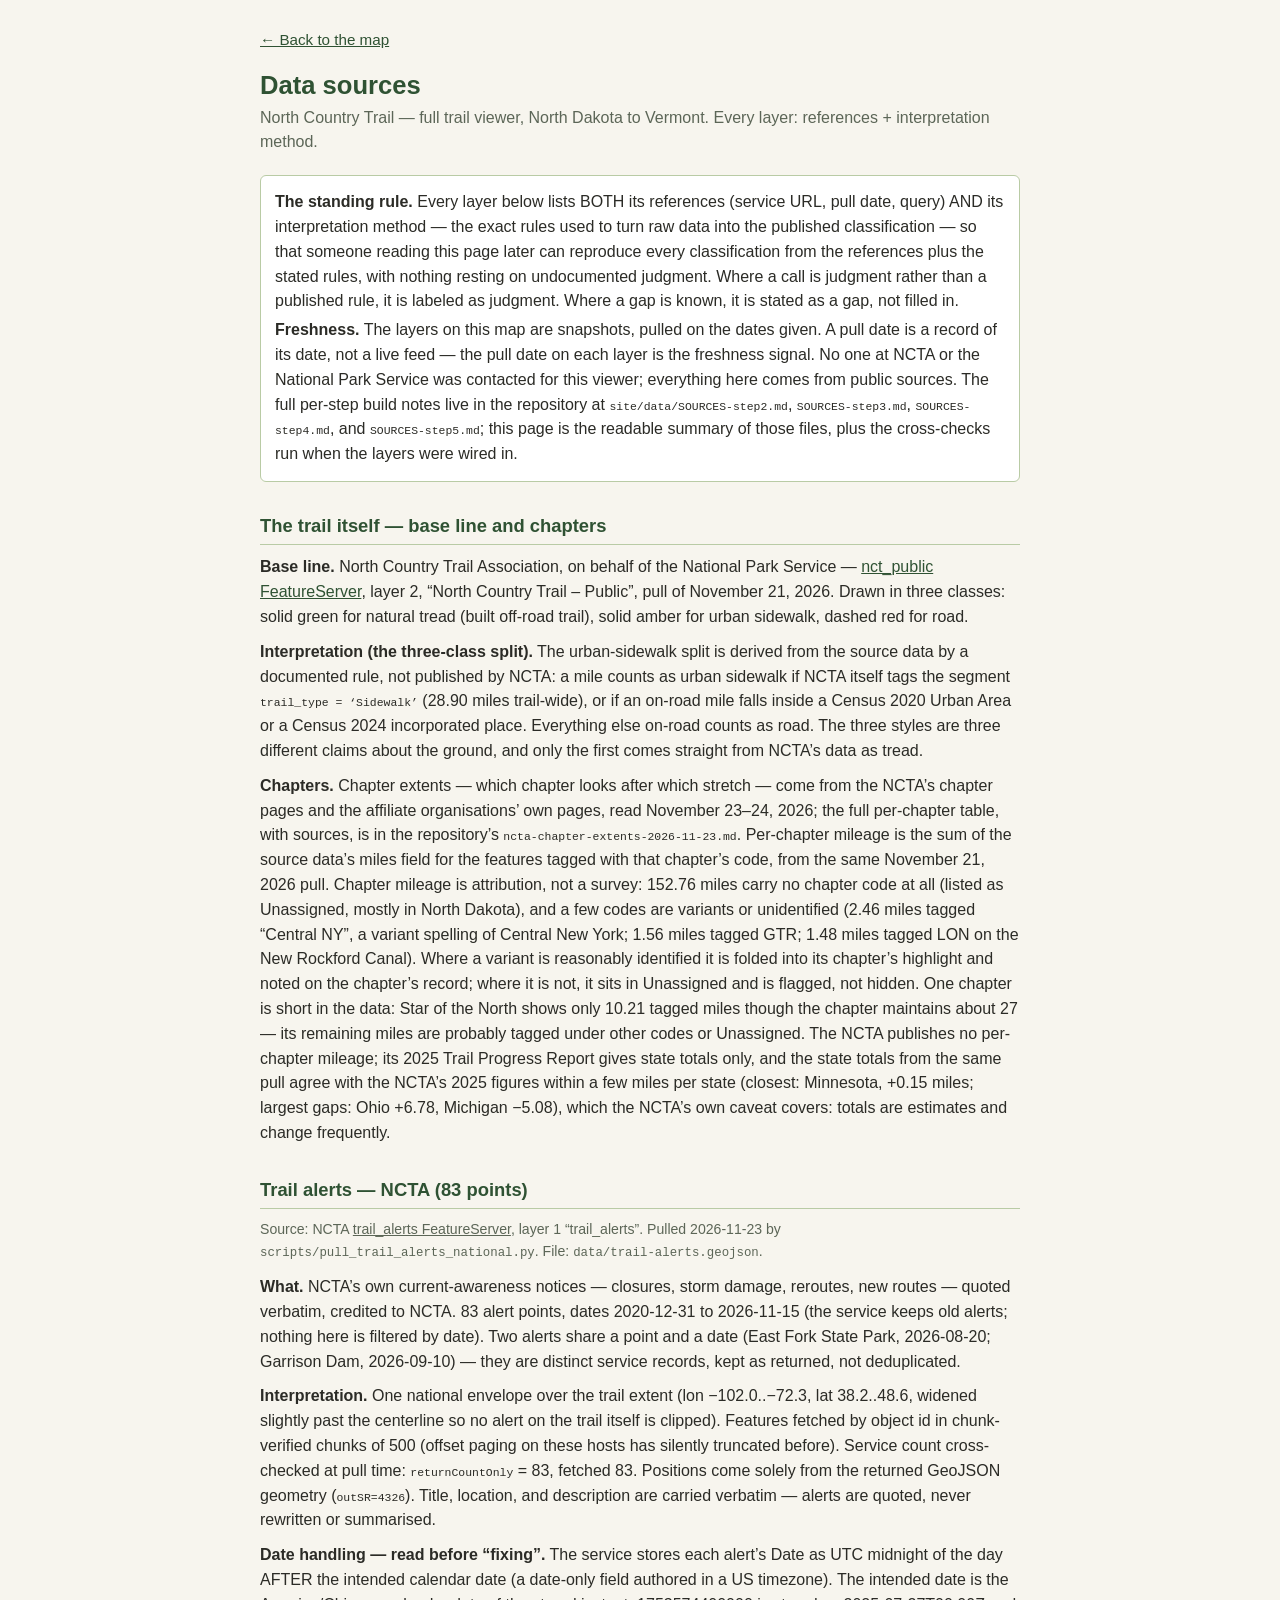
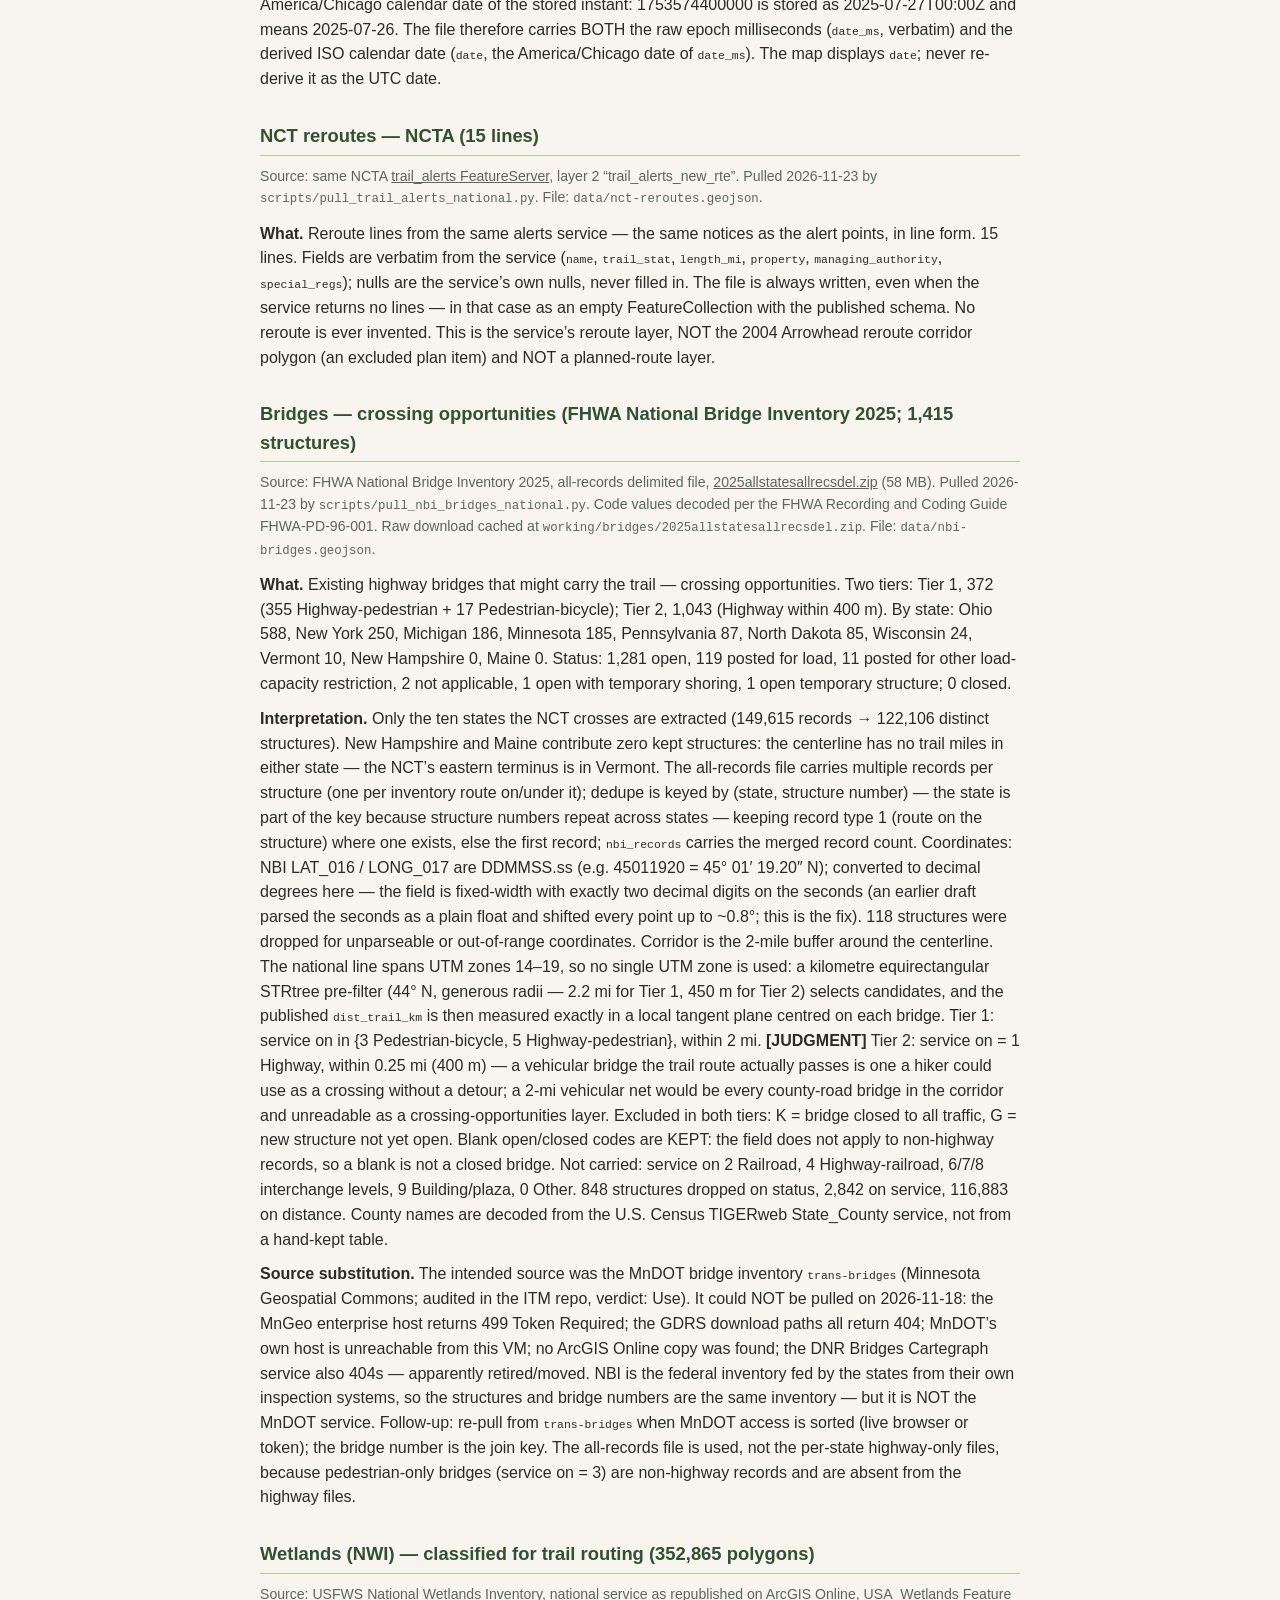
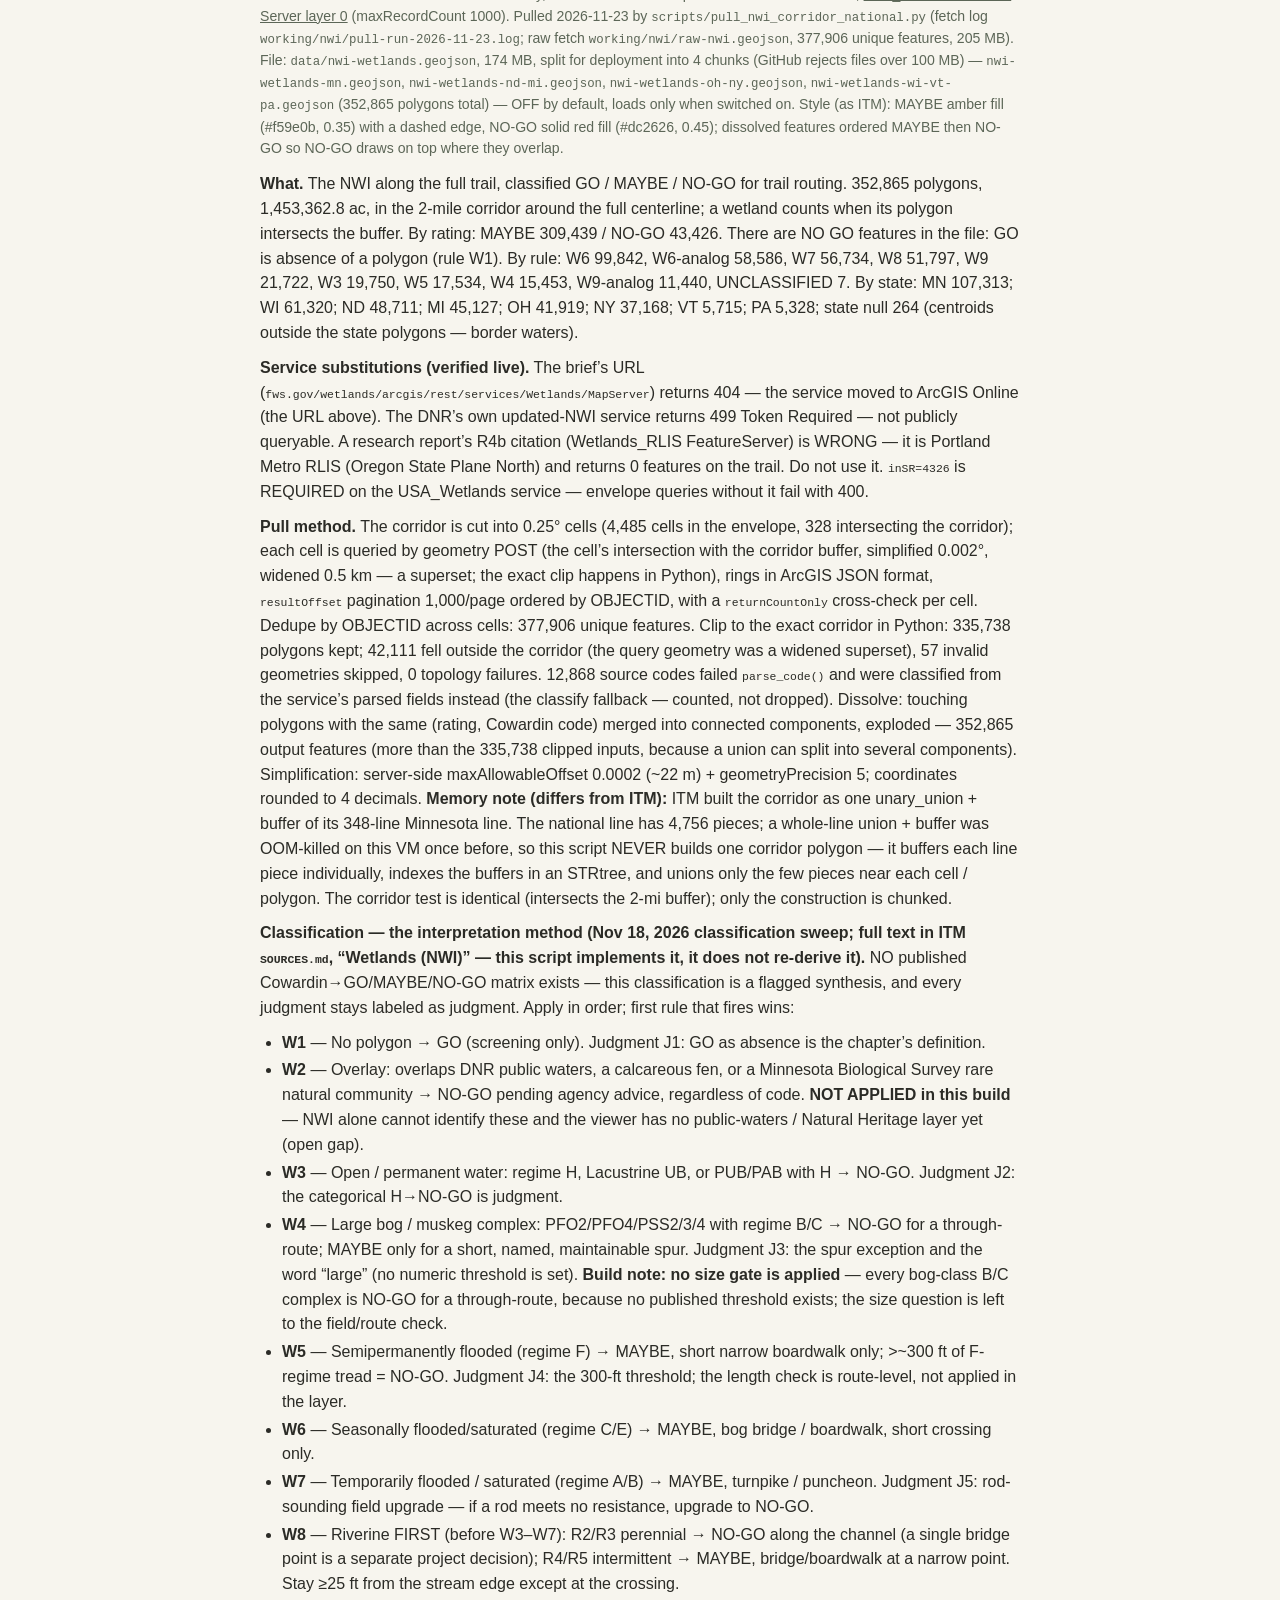
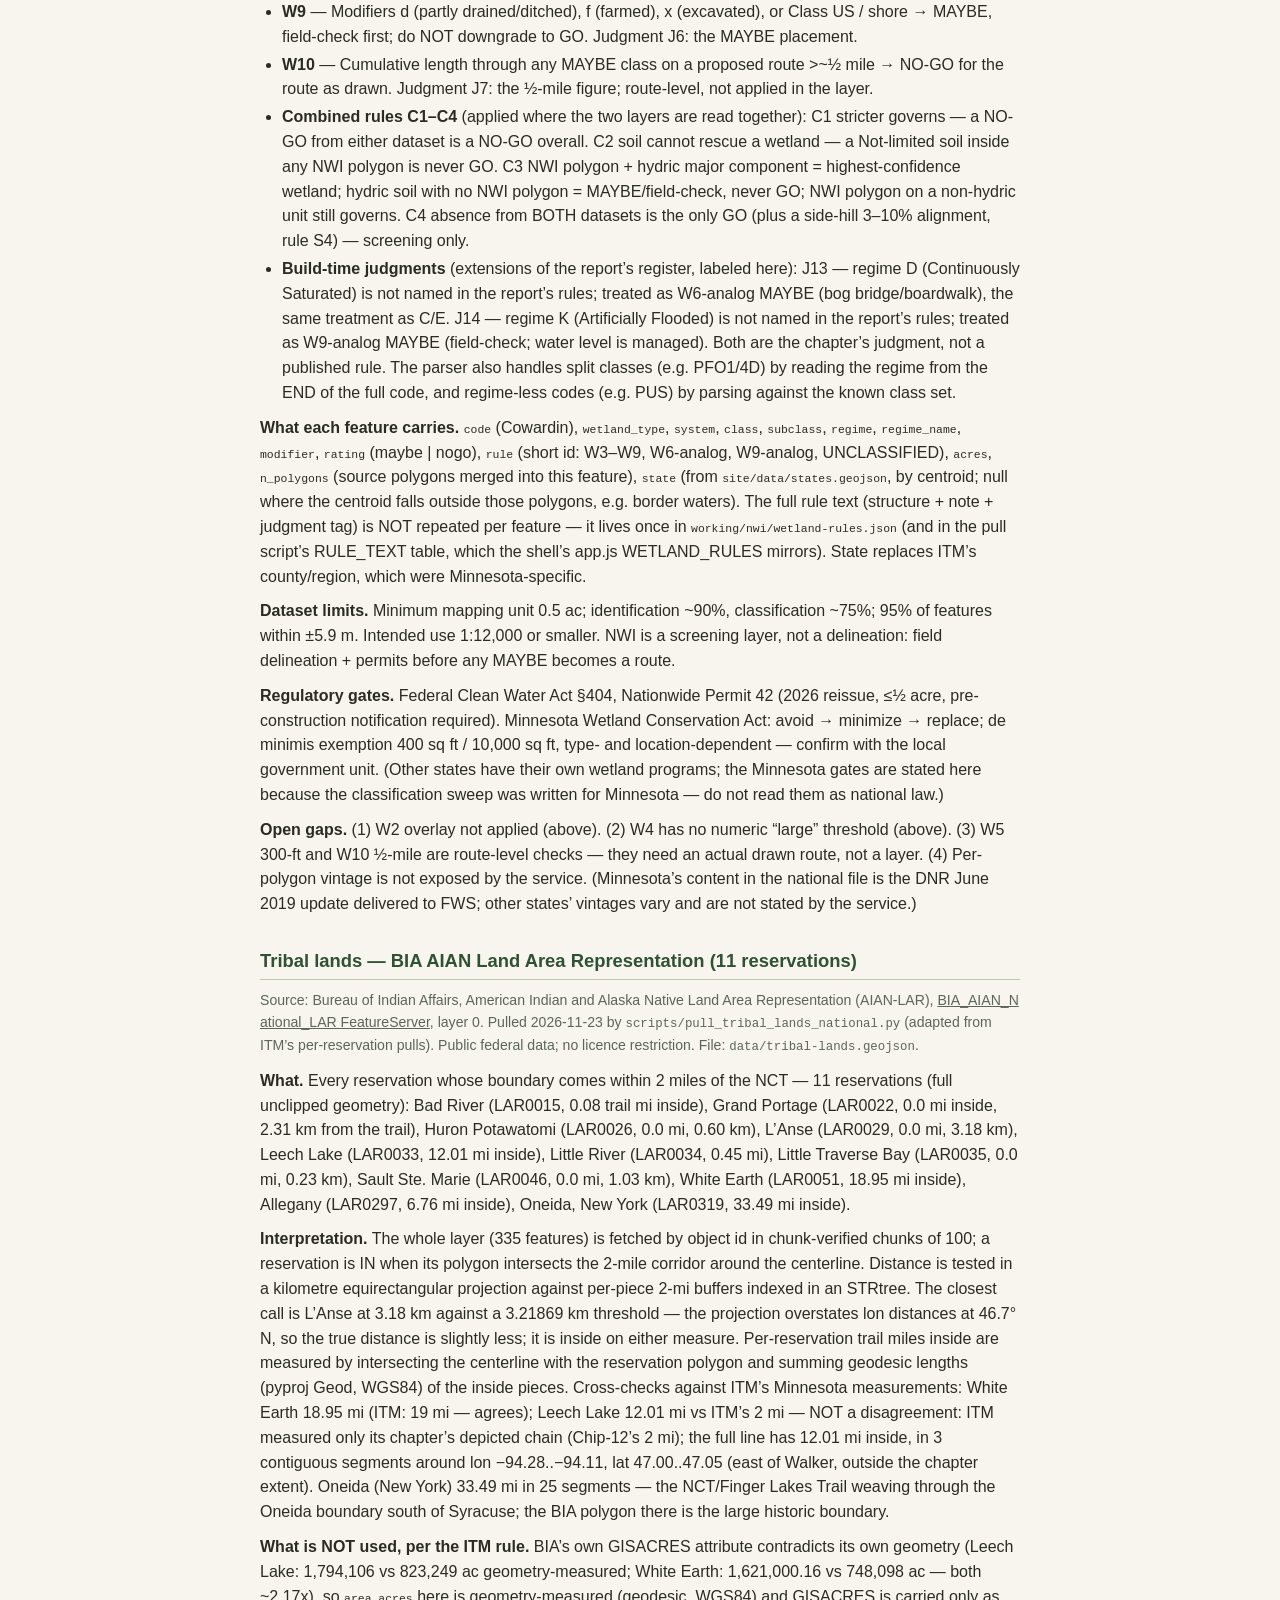
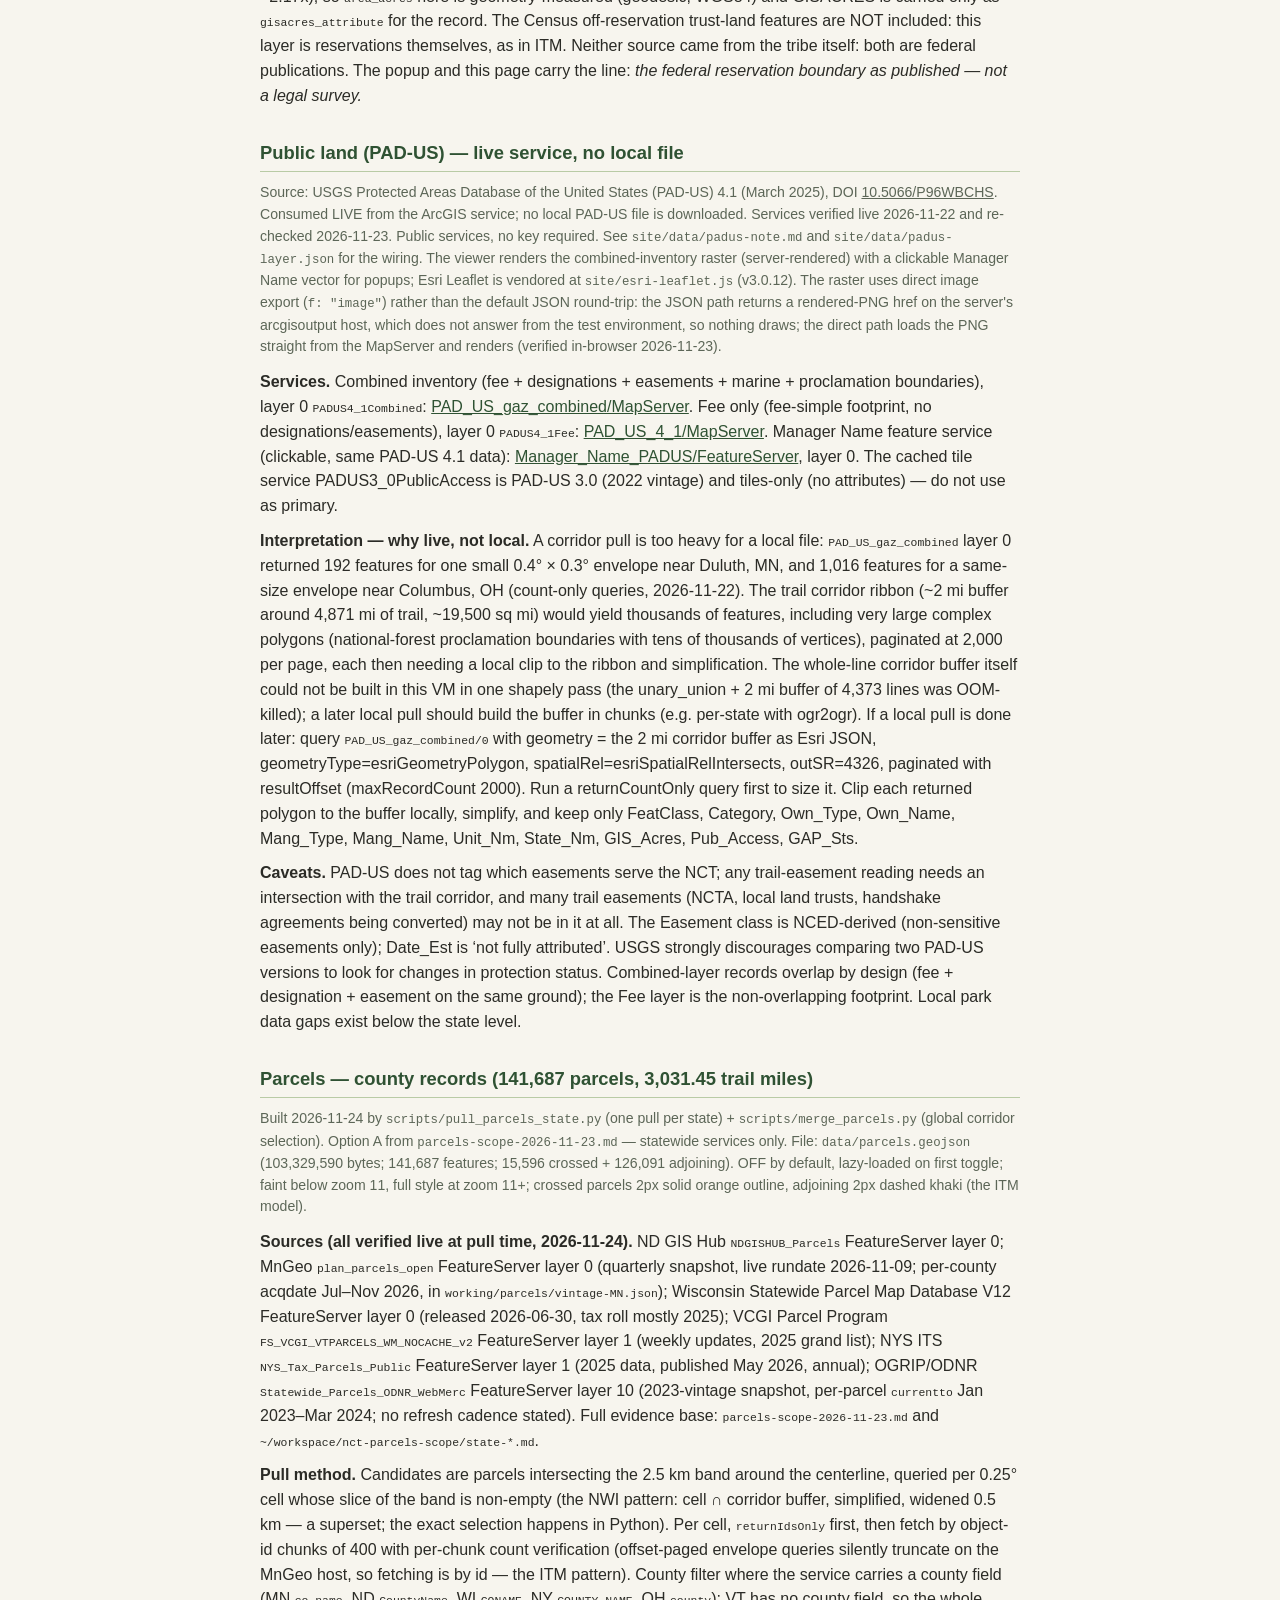
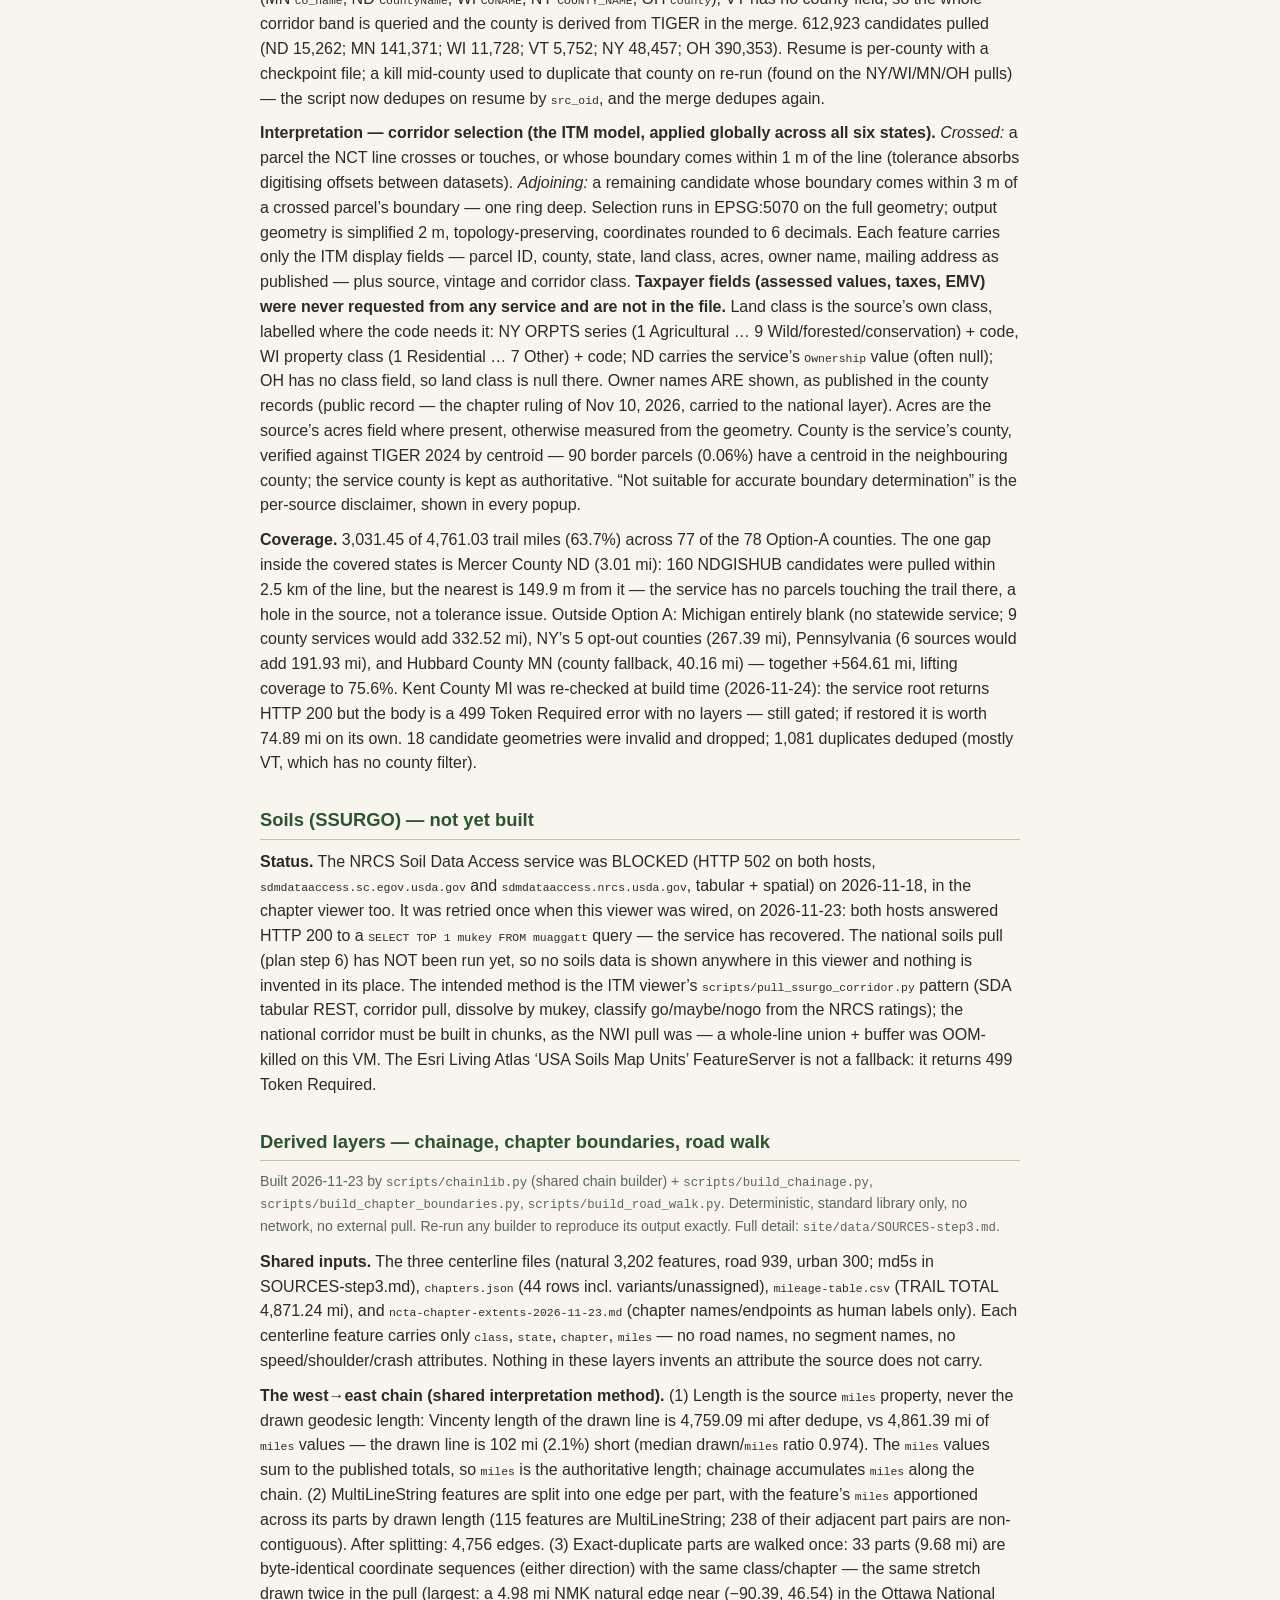
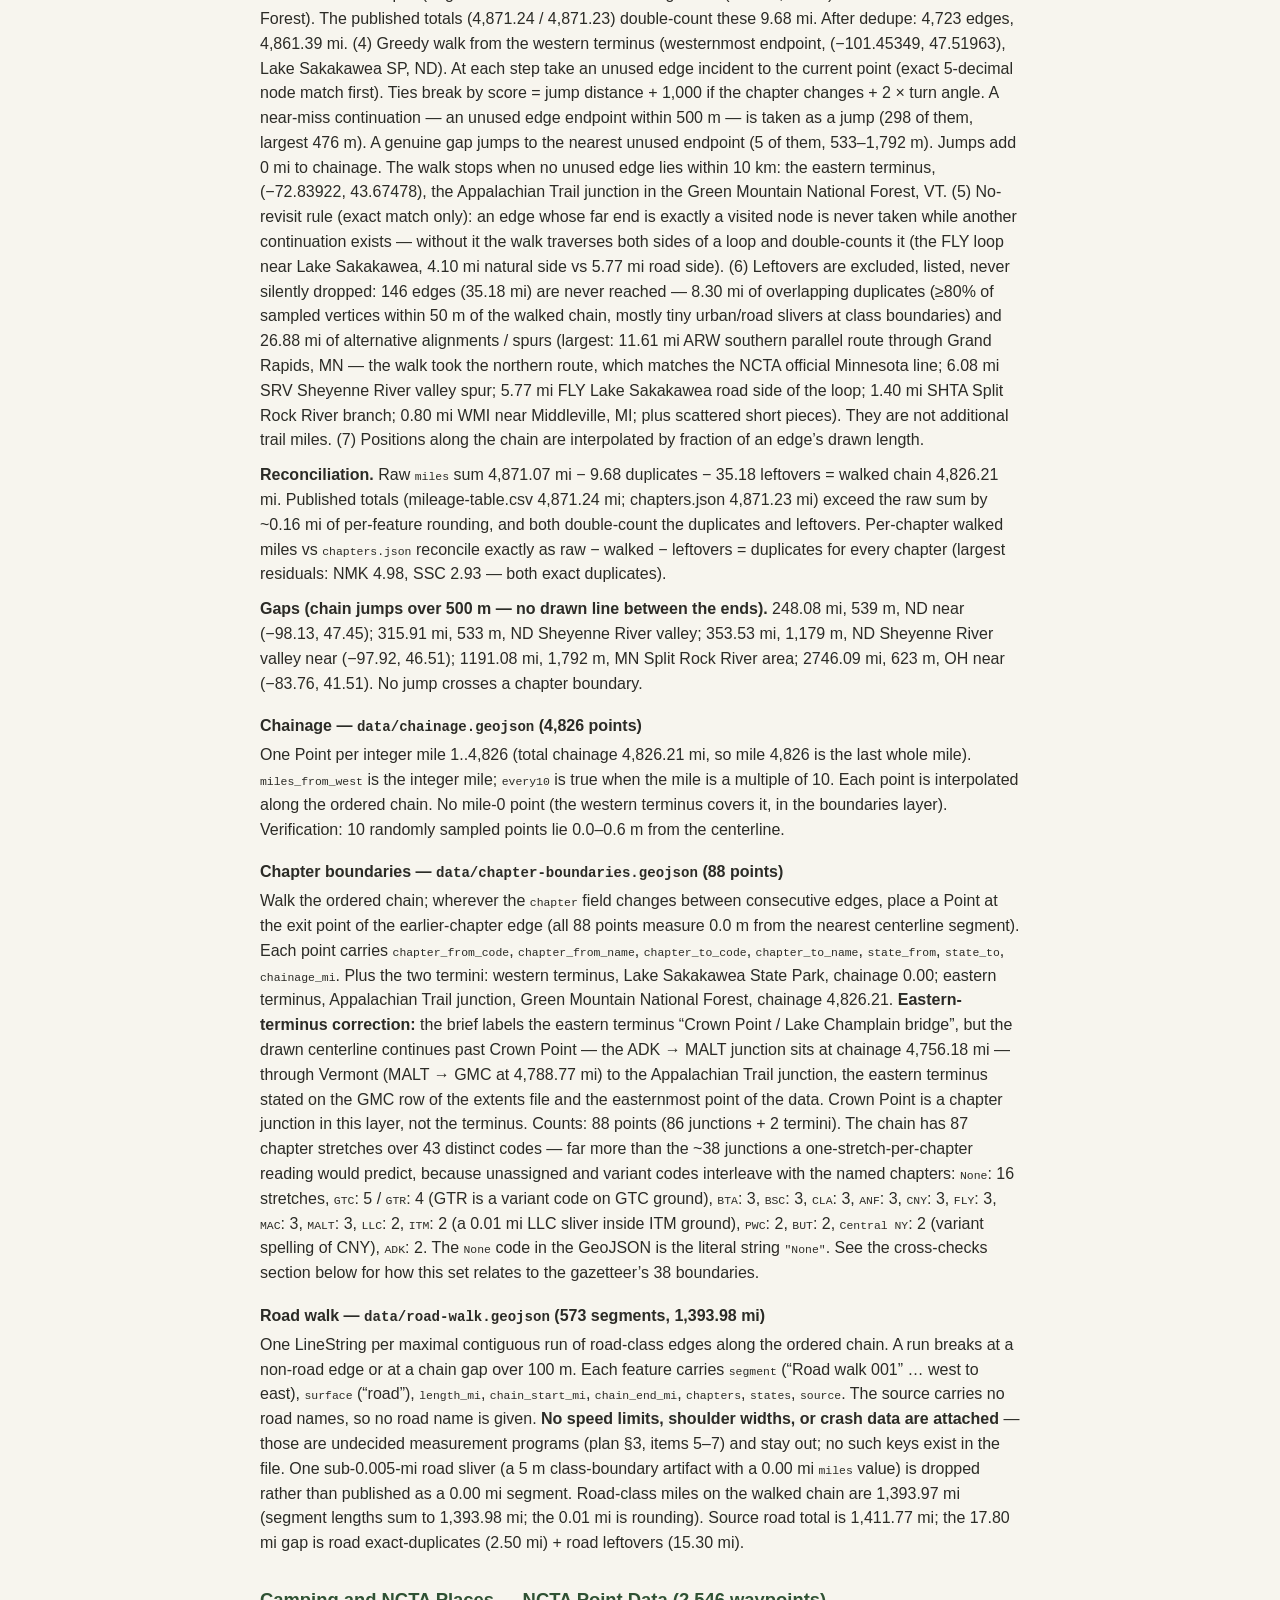
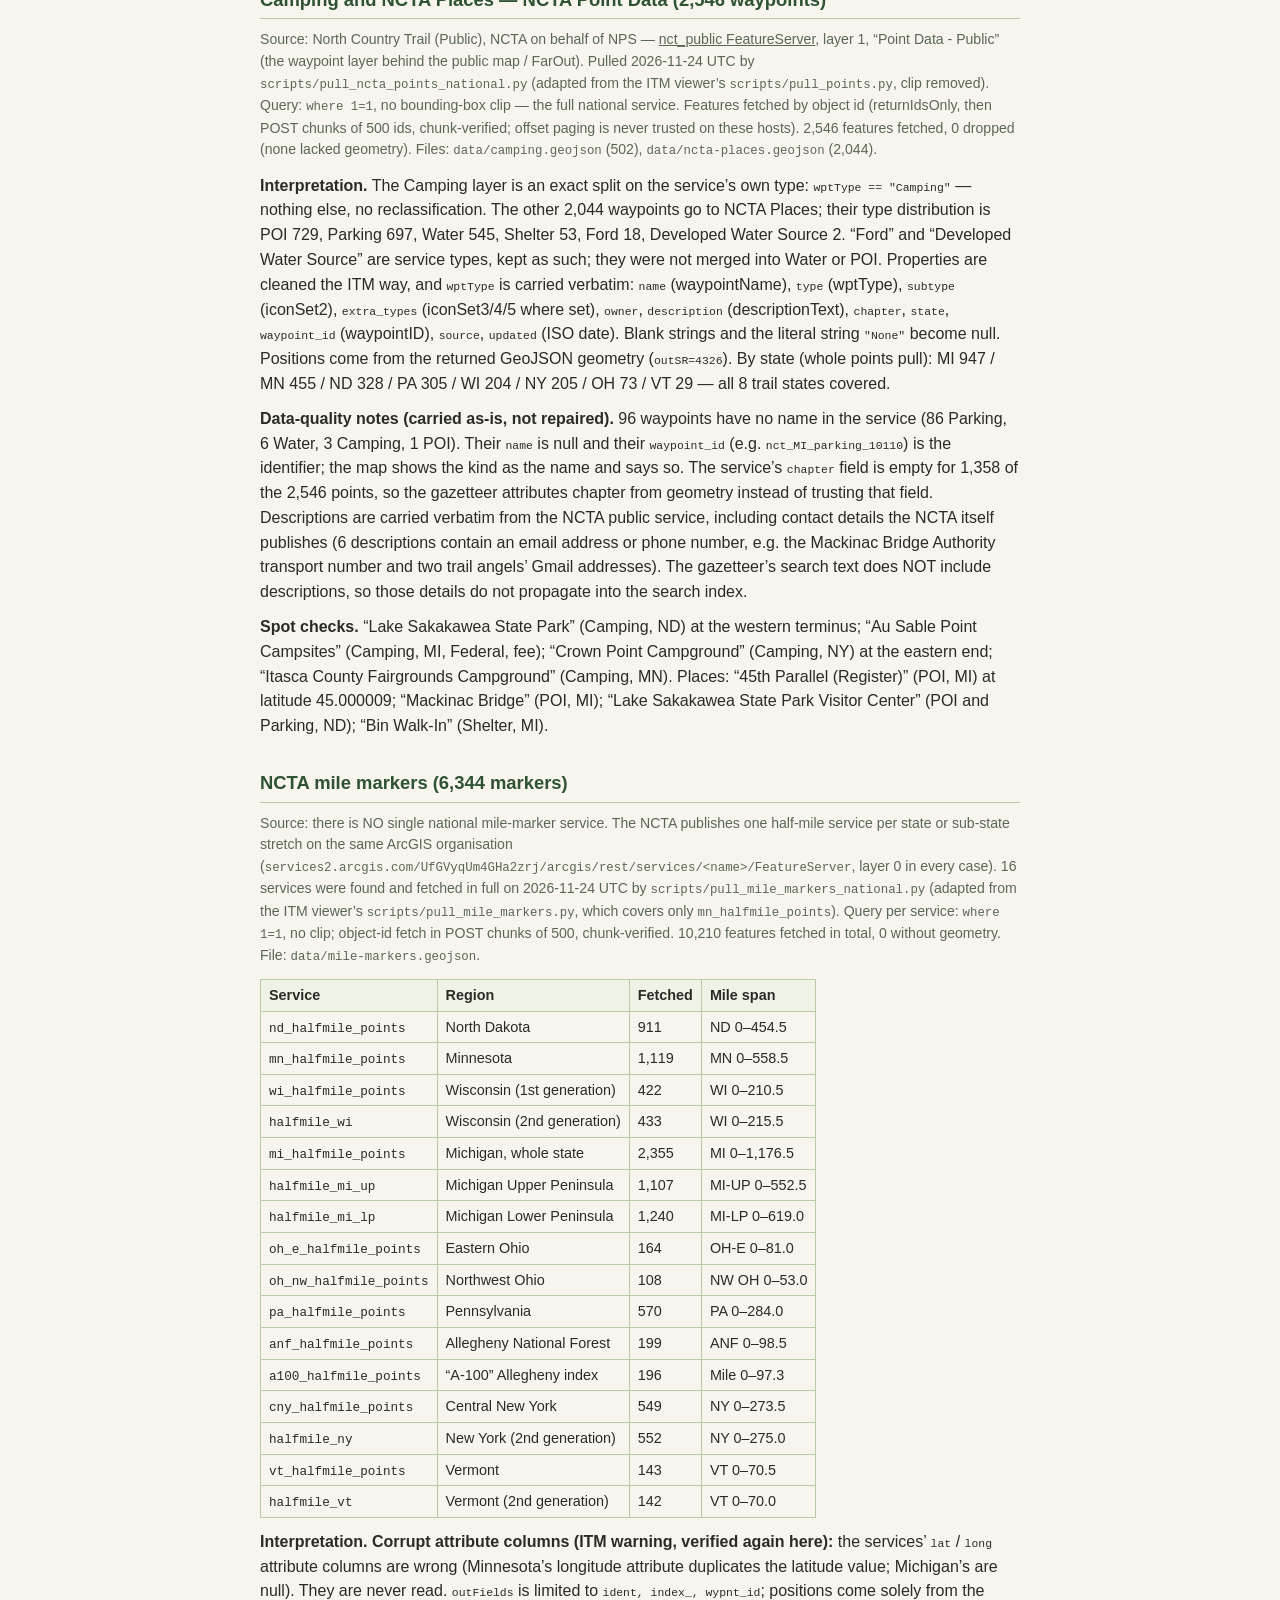
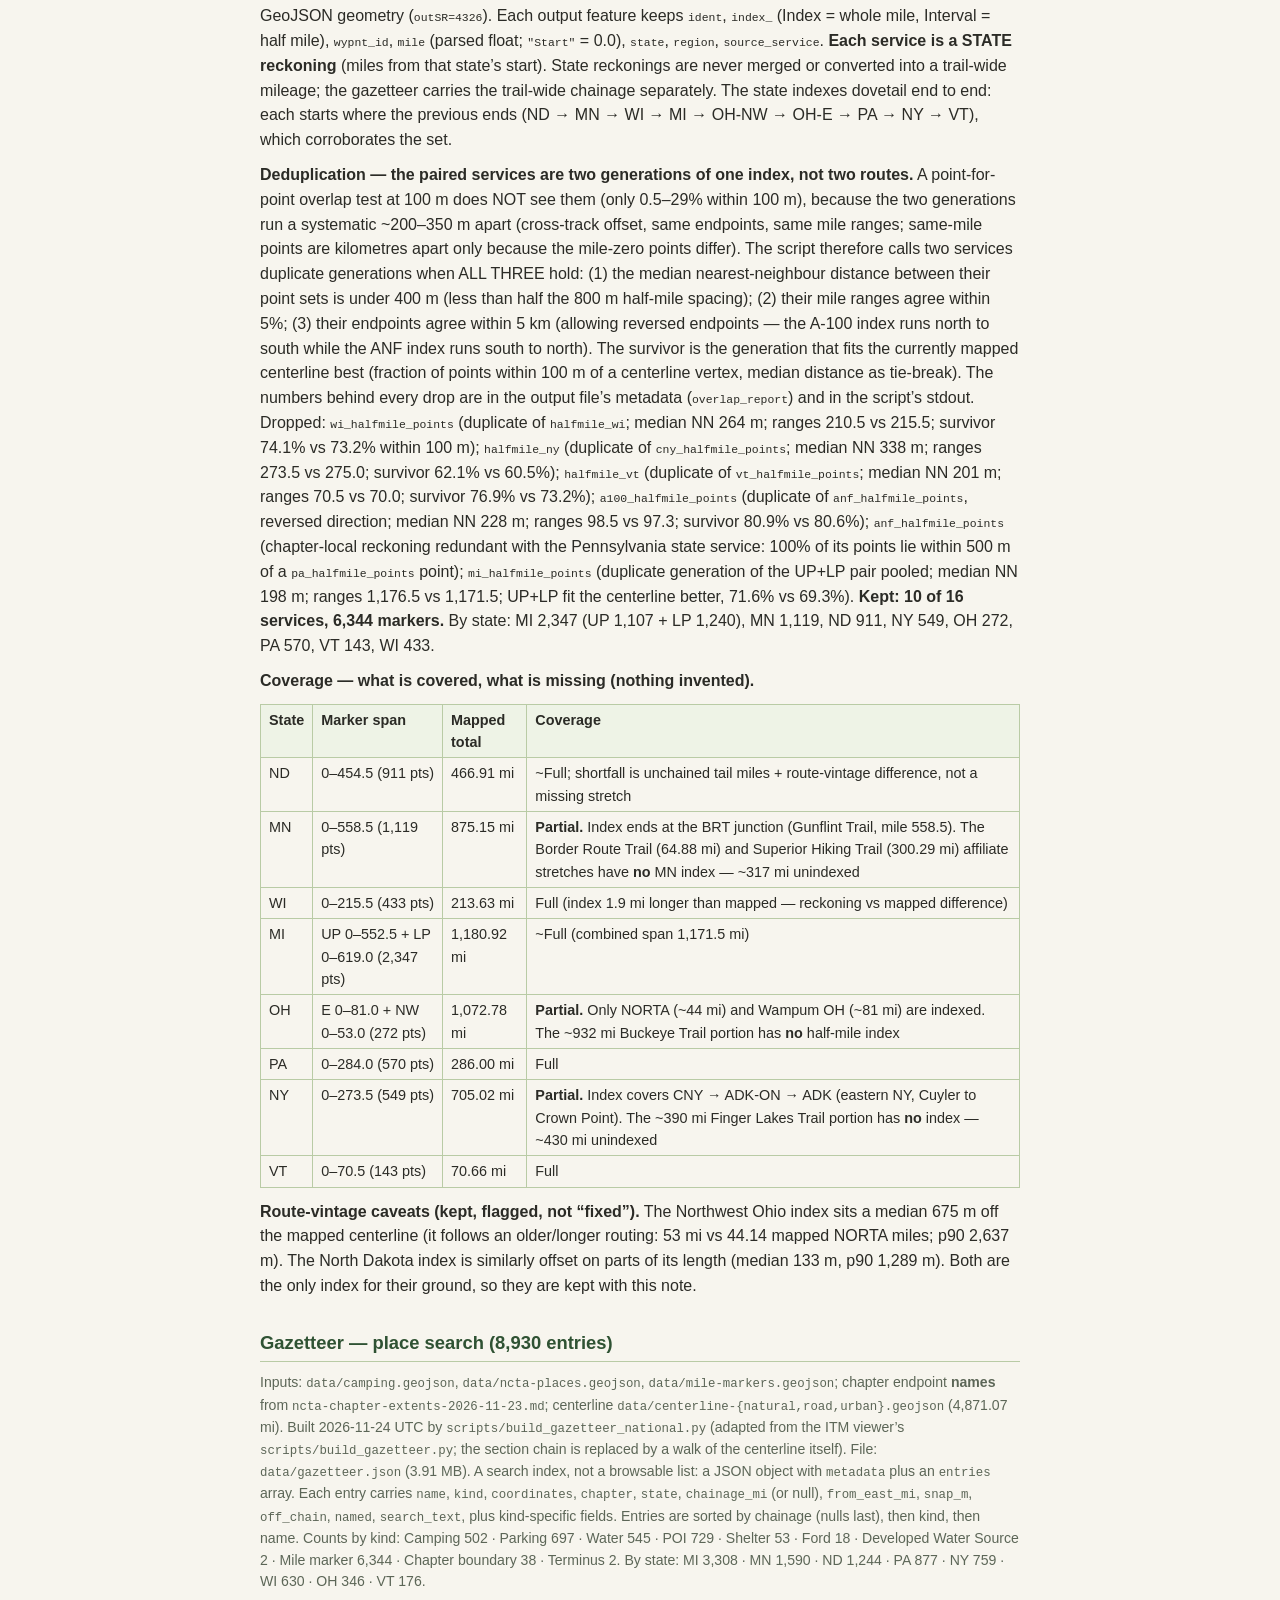
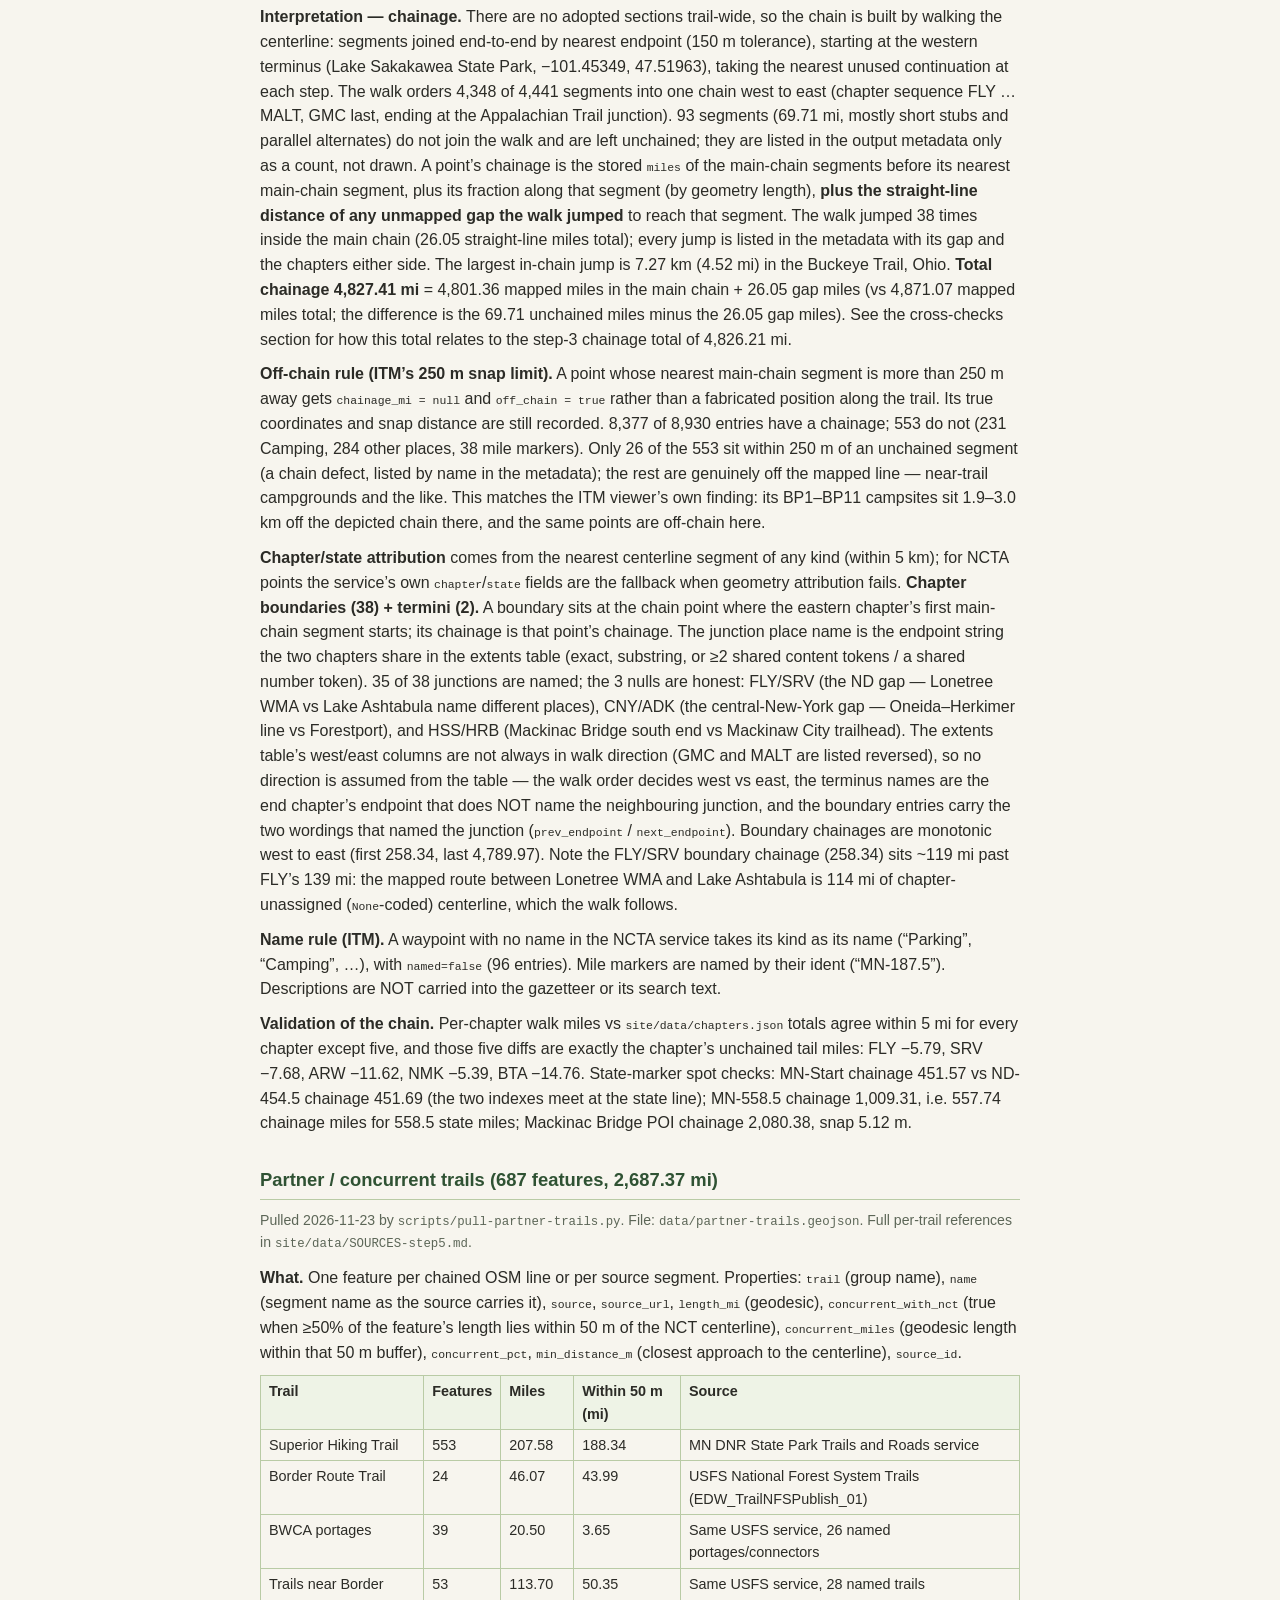
==== commit 72dbc4fd: "Split NWI wetlands + OSM roads into sub-100MB chunks (fix 404s) GitHub rejects files over 100 MB, so" ====
--- a/site/data-sources.html
+++ b/site/data-sources.html
@@ -74,7 +74,7 @@
 <p><strong>Source substitution.</strong> The intended source was the MnDOT bridge inventory <code>trans-bridges</code> (Minnesota Geospatial Commons; audited in the ITM repo, verdict: Use). It could NOT be pulled on 2026-11-18: the MnGeo enterprise host returns 499 Token Required; the GDRS download paths all return 404; MnDOT&rsquo;s own host is unreachable from this VM; no ArcGIS Online copy was found; the DNR Bridges Cartegraph service also 404s — apparently retired/moved. NBI is the federal inventory fed by the states from their own inspection systems, so the structures and bridge numbers are the same inventory — but it is NOT the MnDOT service. Follow-up: re-pull from <code>trans-bridges</code> when MnDOT access is sorted (live browser or token); the bridge number is the join key. The all-records file is used, not the per-state highway-only files, because pedestrian-only bridges (service on = 3) are non-highway records and are absent from the highway files.</p>
 
 <h2>Wetlands (NWI) — classified for trail routing (352,865 polygons)</h2>
-<p class="src">Source: USFWS National Wetlands Inventory, national service as republished on ArcGIS Online, <a href="https://services.arcgis.com/P3ePLMYs2RVChkJx/ArcGIS/rest/services/USA_Wetlands/FeatureServer/0">USA_Wetlands FeatureServer layer 0</a> (maxRecordCount 1000). Pulled 2026-11-23 by <code>scripts/pull_nwi_corridor_national.py</code> (fetch log <code>working/nwi/pull-run-2026-11-23.log</code>; raw fetch <code>working/nwi/raw-nwi.geojson</code>, 377,906 unique features, 205 MB). File: <code>data/nwi-wetlands.geojson</code>, 174 MB — OFF by default, loads only when switched on. Style (as ITM): MAYBE amber fill (#f59e0b, 0.35) with a dashed edge, NO-GO solid red fill (#dc2626, 0.45); dissolved features ordered MAYBE then NO-GO so NO-GO draws on top where they overlap.</p>
+<p class="src">Source: USFWS National Wetlands Inventory, national service as republished on ArcGIS Online, <a href="https://services.arcgis.com/P3ePLMYs2RVChkJx/ArcGIS/rest/services/USA_Wetlands/FeatureServer/0">USA_Wetlands FeatureServer layer 0</a> (maxRecordCount 1000). Pulled 2026-11-23 by <code>scripts/pull_nwi_corridor_national.py</code> (fetch log <code>working/nwi/pull-run-2026-11-23.log</code>; raw fetch <code>working/nwi/raw-nwi.geojson</code>, 377,906 unique features, 205 MB). File: <code>data/nwi-wetlands.geojson</code>, 174 MB, split for deployment into 4 chunks (GitHub rejects files over 100 MB) — <code>nwi-wetlands-mn.geojson</code>, <code>nwi-wetlands-nd-mi.geojson</code>, <code>nwi-wetlands-oh-ny.geojson</code>, <code>nwi-wetlands-wi-vt-pa.geojson</code> (352,865 polygons total) — OFF by default, loads only when switched on. Style (as ITM): MAYBE amber fill (#f59e0b, 0.35) with a dashed edge, NO-GO solid red fill (#dc2626, 0.45); dissolved features ordered MAYBE then NO-GO so NO-GO draws on top where they overlap.</p>
 <p><strong>What.</strong> The NWI along the full trail, classified GO / MAYBE / NO-GO for trail routing. 352,865 polygons, 1,453,362.8 ac, in the 2-mile corridor around the full centerline; a wetland counts when its polygon intersects the buffer. By rating: MAYBE 309,439 / NO-GO 43,426. There are NO GO features in the file: GO is absence of a polygon (rule W1). By rule: W6 99,842, W6-analog 58,586, W7 56,734, W8 51,797, W9 21,722, W3 19,750, W5 17,534, W4 15,453, W9-analog 11,440, UNCLASSIFIED 7. By state: MN 107,313; WI 61,320; ND 48,711; MI 45,127; OH 41,919; NY 37,168; VT 5,715; PA 5,328; state null 264 (centroids outside the state polygons — border waters).</p>
 <p><strong>Service substitutions (verified live).</strong> The brief&rsquo;s URL (<code>fws.gov/wetlands/arcgis/rest/services/Wetlands/MapServer</code>) returns 404 — the service moved to ArcGIS Online (the URL above). The DNR&rsquo;s own updated-NWI service returns 499 Token Required — not publicly queryable. A research report&rsquo;s R4b citation (Wetlands_RLIS FeatureServer) is WRONG — it is Portland Metro RLIS (Oregon State Plane North) and returns 0 features on the trail. Do not use it. <code>inSR=4326</code> is REQUIRED on the USA_Wetlands service — envelope queries without it fail with 400.</p>
 <p><strong>Pull method.</strong> The corridor is cut into 0.25&deg; cells (4,485 cells in the envelope, 328 intersecting the corridor); each cell is queried by geometry POST (the cell&rsquo;s intersection with the corridor buffer, simplified 0.002&deg;, widened 0.5 km — a superset; the exact clip happens in Python), rings in ArcGIS JSON format, <code>resultOffset</code> pagination 1,000/page ordered by OBJECTID, with a <code>returnCountOnly</code> cross-check per cell. Dedupe by OBJECTID across cells: 377,906 unique features. Clip to the exact corridor in Python: 335,738 polygons kept; 42,111 fell outside the corridor (the query geometry was a widened superset), 57 invalid geometries skipped, 0 topology failures. 12,868 source codes failed <code>parse_code()</code> and were classified from the service&rsquo;s parsed fields instead (the classify fallback — counted, not dropped). Dissolve: touching polygons with the same (rating, Cowardin code) merged into connected components, exploded — 352,865 output features (more than the 335,738 clipped inputs, because a union can split into several components). Simplification: server-side maxAllowableOffset 0.0002 (~22 m) + geometryPrecision 5; coordinates rounded to 4 decimals. <strong>Memory note (differs from ITM):</strong> ITM built the corridor as one unary_union + buffer of its 348-line Minnesota line. The national line has 4,756 pieces; a whole-line union + buffer was OOM-killed on this VM once before, so this script NEVER builds one corridor polygon — it buffers each line piece individually, indexes the buffers in an STRtree, and unions only the few pieces near each cell / polygon. The corridor test is identical (intersects the 2-mi buffer); only the construction is chunked.</p>
@@ -204,7 +204,7 @@
 <p><strong>Verification.</strong> Per-trail mileages cross-checked against the sources&rsquo; own published figures (SHT 207.58 vs ITM 207.56 from the same service; BRT 46.07 vs ITM 46.07; Driftless 6.35 vs ITM 6.340; Buckeye 1,473.77 vs longhikes 1,473.8 from the same relation; FLT 569.90 vs longhikes 572.3, &minus;0.4% chaining gaps; Long Trail 249.50 vs longhikes 249.1). Overlap re-measured independently by buffer intersection: total within-50 m 1,563.43 mi; Long Trail 23.66 mi, Buckeye 895.06 mi, FLT 358.39 mi, SHT 188.34 mi, BRT 43.99 mi.</p>
 
 <h2>OSM roads (242,491 features, 48,375.13 mi)</h2>
-<p class="src">Source: OpenStreetMap via Geofabrik state extracts, GDAL OSM driver <code>lines</code> layer, clipped to the 2 mi corridor, by <code>scripts/pull-osm-corridor.py</code>. ODbL. Pulled 2026-11-24. File: <code>data/osm-roads.geojson</code>, 109 MB — OFF by default, loads only when switched on.</p>
+<p class="src">Source: OpenStreetMap via Geofabrik state extracts, GDAL OSM driver <code>lines</code> layer, clipped to the 2 mi corridor, by <code>scripts/pull-osm-corridor.py</code>. ODbL. Pulled 2026-11-24. File: <code>data/osm-roads.geojson</code>, 109 MB, split for deployment into 2 chunks (GitHub rejects files over 100 MB) — <code>osm-roads-west.geojson</code> and <code>osm-roads-east.geojson</code> (242,491 features total) — OFF by default, loads only when switched on.</p>
 <p><strong>Interpretation — corridor.</strong> The NCT centerline buffered 2 mi (same corridor as the other corridor layers). <strong>What counts as a road:</strong> <code>highway</code> in the kept family (motorway, trunk, primary, secondary, tertiary, unclassified, residential, service, living_street, pedestrian, track, road, busway, plus _link variants). By highway value: service 153,840 (63% of features — <code>service</code> is in the kept family per the plan, so driveways, parking aisles and access roads are included; that is the spec, not a leak), residential 44,601, track 16,803, tertiary 7,906, unclassified 6,375, secondary 4,285, primary 3,219, trunk 1,976, motorway 1,557, motorway_link 1,184, trunk_link 270, primary_link 142, tertiary_link 119, secondary_link 108, living_street 69, pedestrian 33, road 4, busway 0. 68,175 features carry a name. 34 features round to 0.000 mi after clipping (slivers at the corridor edge); none has a null geometry. <strong>State boundaries:</strong> ways crossing a state line are split at the Geofabrik state boundary, so one physical road can appear as two features (one per state). Nothing is de-duplicated across states. Counts by state (features = per-state pull counts; miles = final clipped features assigned by midpoint to <code>site/data/states.geojson</code> — the two counts differ by a handful where a feature&rsquo;s midpoint falls across the line, and 165 features / 25.40 mi fall in the gaps between the state polygons and are listed as border/unknown): ND 8,294 / 3,815.15 mi; MN 29,574 / 6,491.75; WI 2,544 / 1,287.86; MI 56,640 / 12,020.74; OH 109,603 / 15,774.29; PA 10,970 / 3,066.91; NY 21,497 / 5,373.64; VT 3,369 / 519.40; border/unknown — / 25.40; total 242,491 / 48,375.13.</p>
 <p><strong>Verification.</strong> A 500-feature sample re-measured geodesically agrees with the stored <code>length_mi</code> props to 0.9999. Every road <code>highway</code> value is in the kept family (no excluded value present). A 2,000-road random sample is covered by the corridor polygon to within 2 m (the strict <code>covers</code> test flags boundary-touching features whose clipped difference measures 0.0000 mi — float round-trip on the boundary, not overhang).</p>
 
